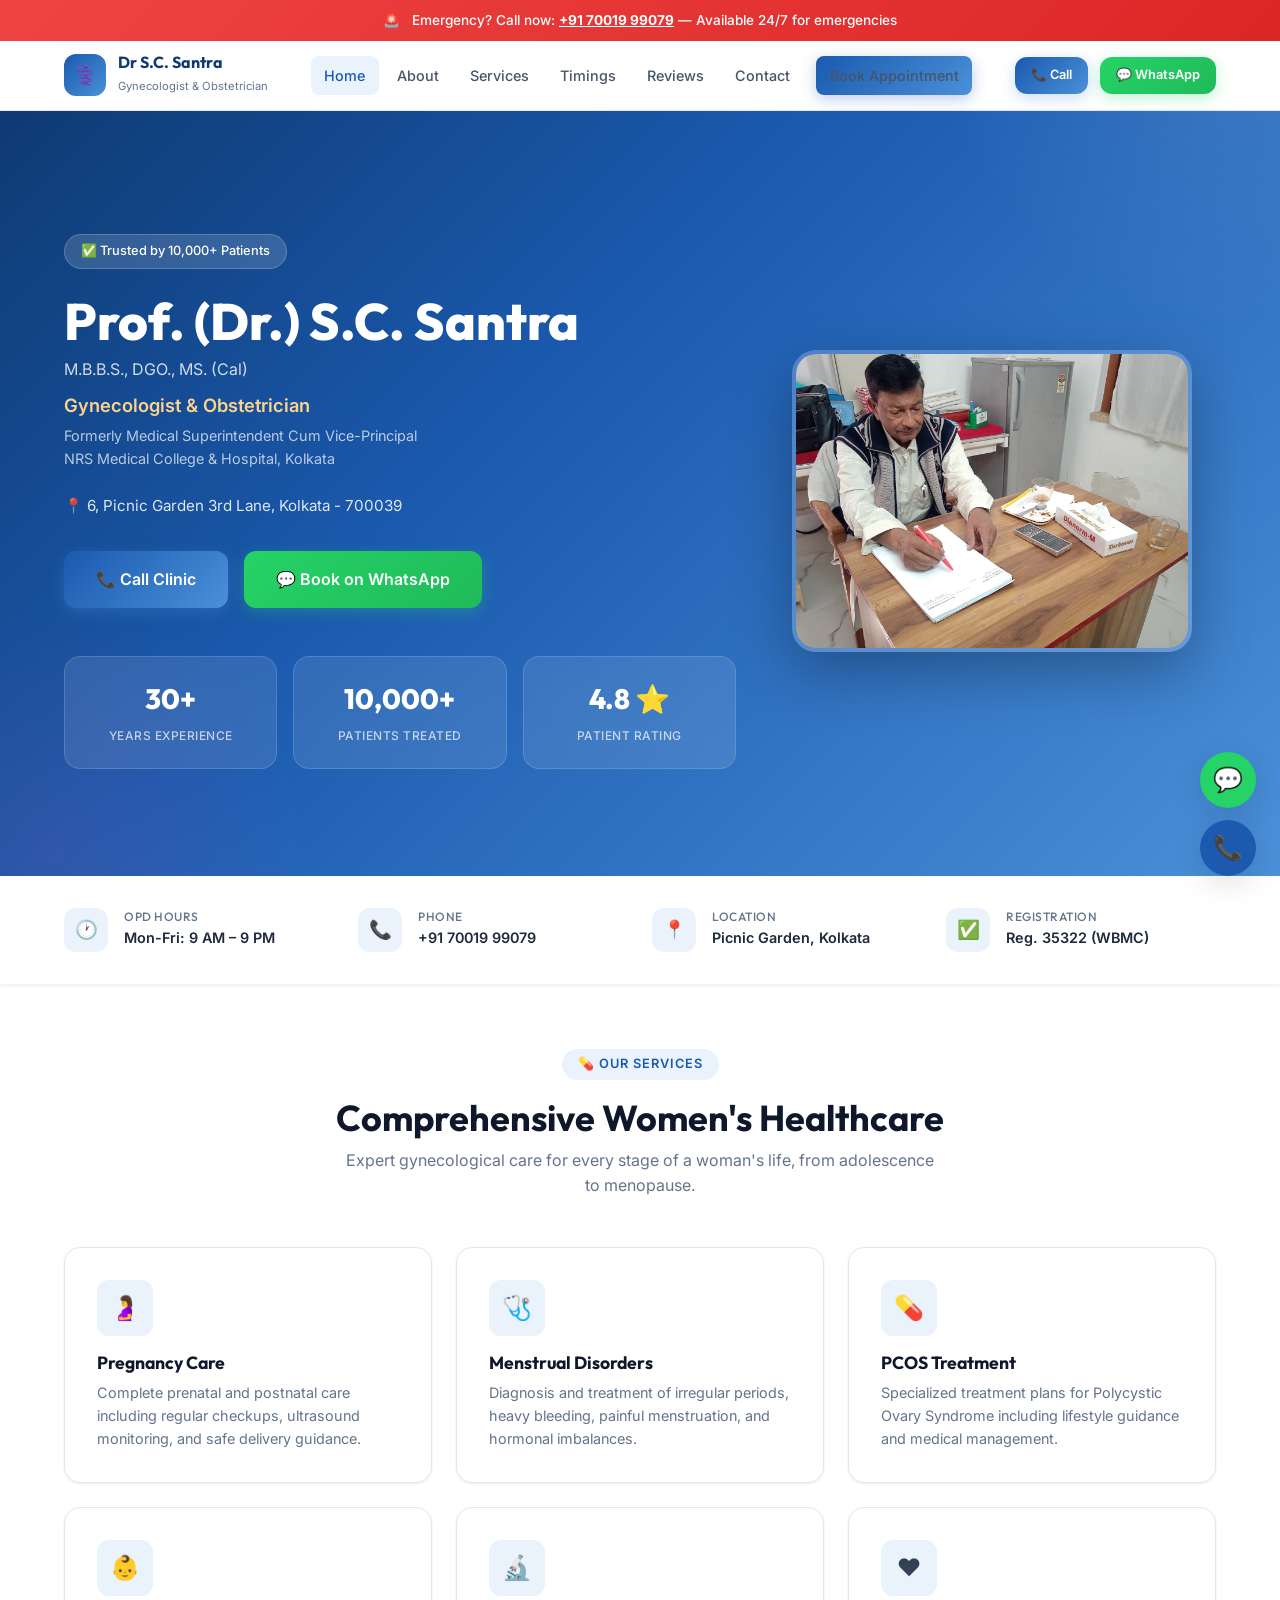
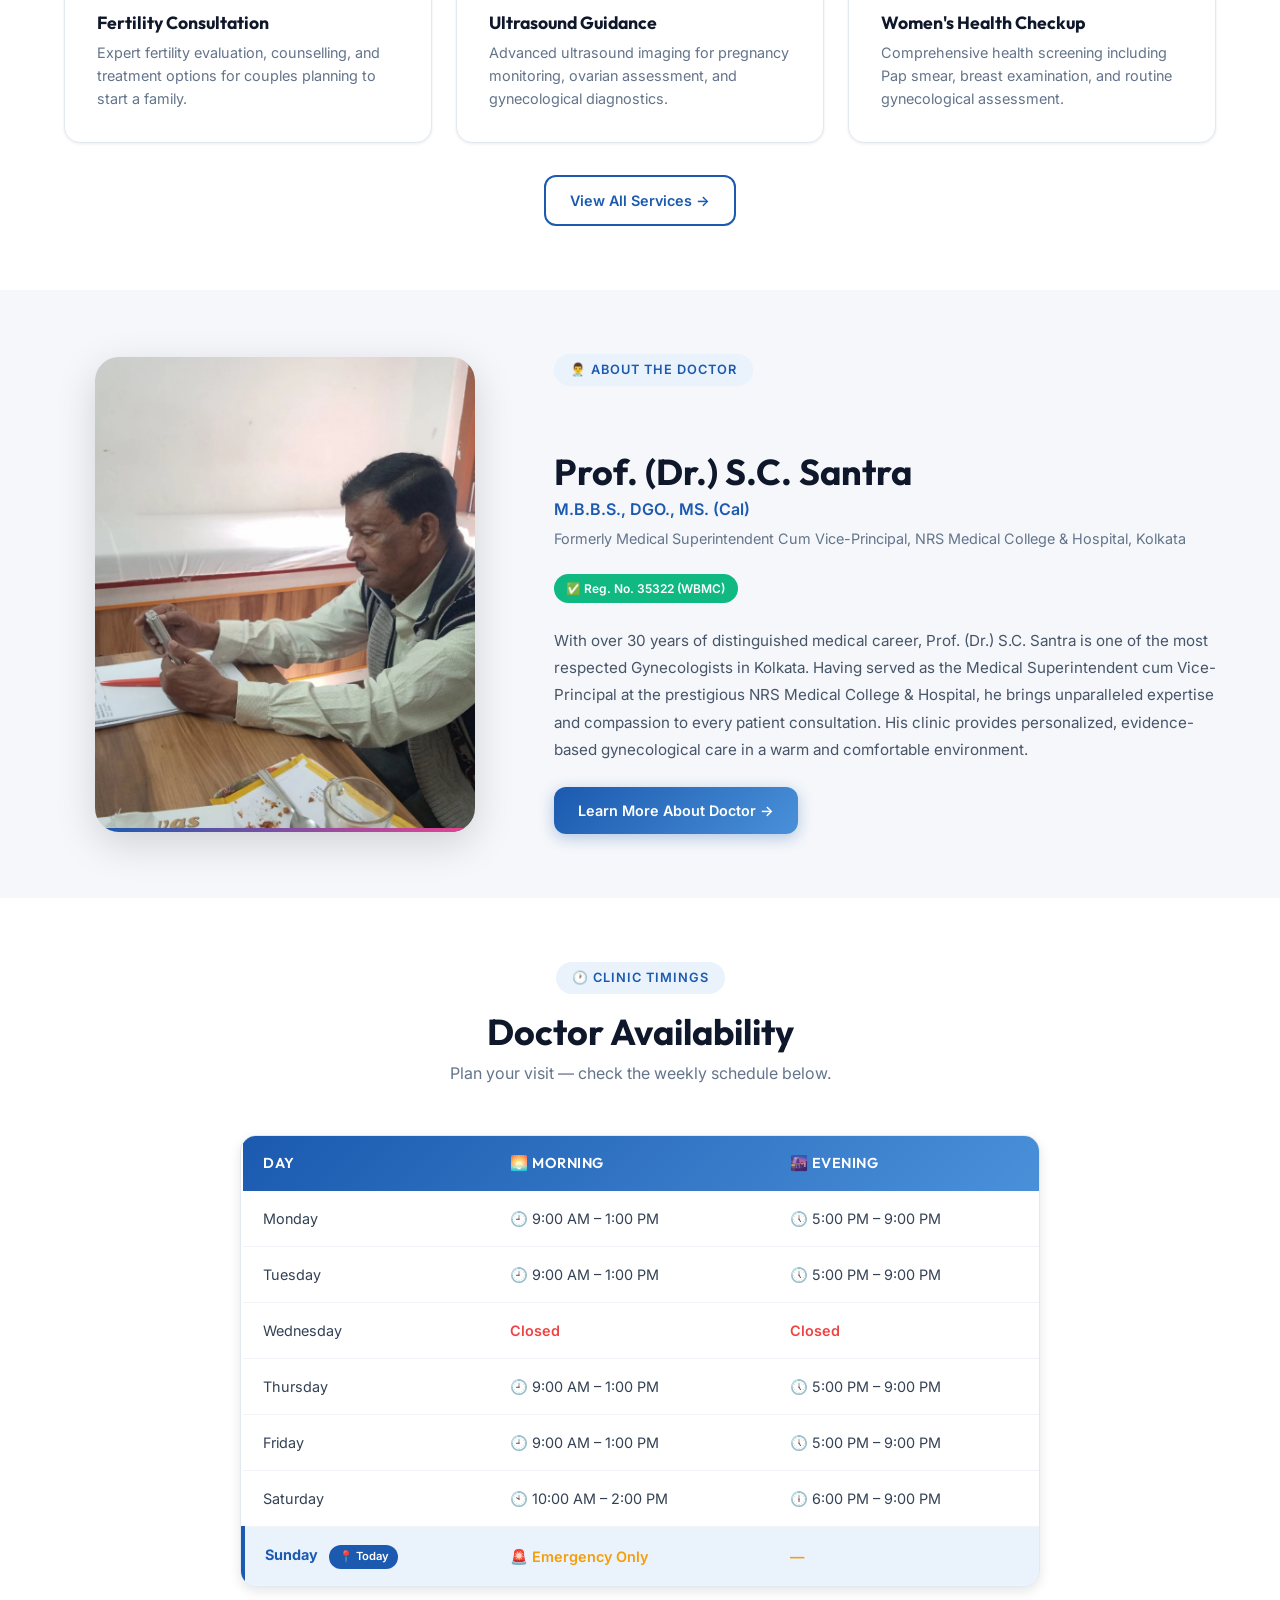
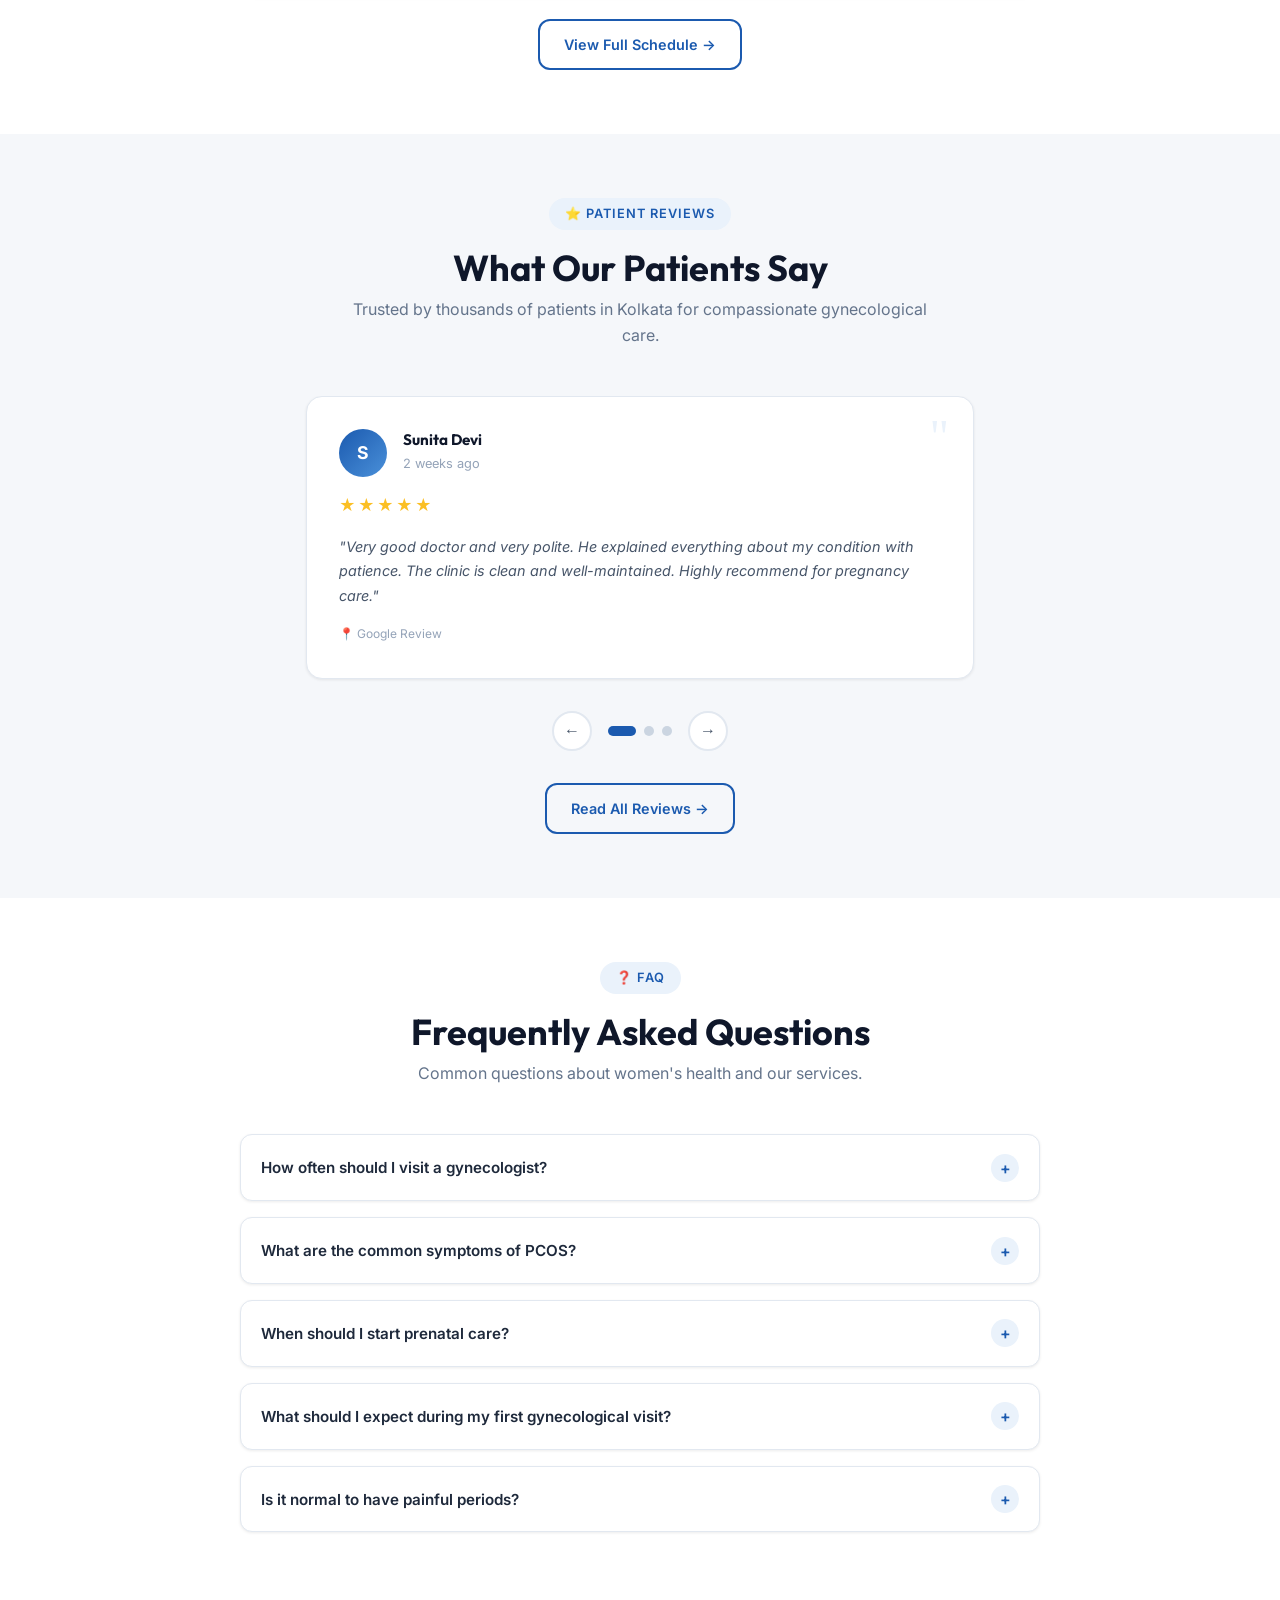
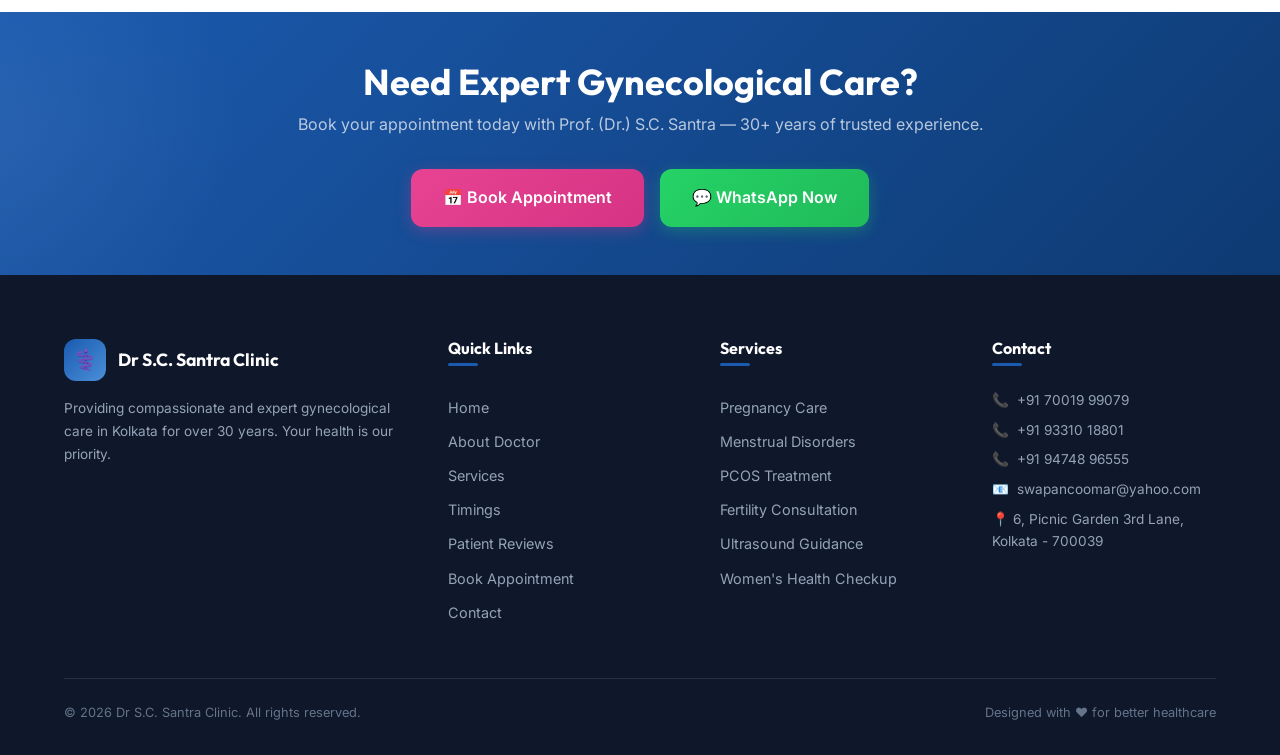
==== index.html @ 9cd1155f "first upload" ====
<!DOCTYPE html>
<html lang="en">
<head>
  <meta charset="UTF-8">
  <meta name="viewport" content="width=device-width, initial-scale=1.0">
  <title>Prof. (Dr.) S.C. Santra — Gynecologist in Kolkata | Best Lady Doctor Picnic Garden</title>
  <meta name="description" content="Prof. (Dr.) S.C. Santra — MBBS, DGO, MS (Cal). Experienced Gynecologist & Obstetrician in Picnic Garden, Kolkata. Formerly Medical Superintendent, NRS Medical College. Book appointment today.">
  <meta name="keywords" content="Gynecologist in Kolkata, Best lady doctor in Picnic Garden, Pregnancy doctor Kolkata, PCOS treatment Kolkata, Women health doctor Tiljala, Dr SC Santra, NRS Medical College doctor, Obstetrician Kolkata">
  <meta name="author" content="Dr S C Santra Clinic">
  <meta name="robots" content="index, follow">

  <!-- Open Graph -->
  <meta property="og:title" content="Prof. (Dr.) S.C. Santra — Gynecologist & Obstetrician in Kolkata">
  <meta property="og:description" content="Experienced Gynecologist in Picnic Garden, Kolkata. Formerly Medical Superintendent, NRS Medical College. Book your appointment today.">
  <meta property="og:type" content="website">
  <meta property="og:url" content="https://www.drscsantra.com">
  <meta property="og:image" content="images/doctor-1.jpg">
  <meta property="og:locale" content="en_IN">

  <!-- Favicon -->
  <link rel="icon" type="image/svg+xml" href="data:image/svg+xml,<svg xmlns='http://www.w3.org/2000/svg' viewBox='0 0 100 100'><text y='.9em' font-size='90'>⚕️</text></svg>">

  <!-- Stylesheets -->
  <link rel="stylesheet" href="css/style.css">

  <!-- Schema Markup: Local Business -->
  <script type="application/ld+json">
  {
    "@context": "https://schema.org",
    "@type": "Physician",
    "name": "Prof. (Dr.) S.C. Santra",
    "description": "Experienced Gynecologist & Obstetrician in Kolkata, formerly Medical Superintendent cum Vice Principal at NRS Medical College & Hospital.",
    "medicalSpecialty": "Gynecology",
    "telephone": ["+917001999079", "+919331018801", "+919474896555"],
    "email": "swapancoomar@yahoo.com",
    "address": {
      "@type": "PostalAddress",
      "streetAddress": "6, Picnic Garden 3rd Lane",
      "addressLocality": "Kolkata",
      "addressRegion": "West Bengal",
      "postalCode": "700039",
      "addressCountry": "IN"
    },
    "geo": {
      "@type": "GeoCoordinates",
      "latitude": "22.5354",
      "longitude": "88.3838"
    },
    "openingHoursSpecification": [
      {
        "@type": "OpeningHoursSpecification",
        "dayOfWeek": ["Monday","Tuesday","Thursday","Friday"],
        "opens": "09:00",
        "closes": "13:00"
      },
      {
        "@type": "OpeningHoursSpecification",
        "dayOfWeek": ["Monday","Tuesday","Thursday","Friday"],
        "opens": "17:00",
        "closes": "21:00"
      },
      {
        "@type": "OpeningHoursSpecification",
        "dayOfWeek": "Saturday",
        "opens": "10:00",
        "closes": "14:00"
      },
      {
        "@type": "OpeningHoursSpecification",
        "dayOfWeek": "Saturday",
        "opens": "18:00",
        "closes": "21:00"
      }
    ],
    "aggregateRating": {
      "@type": "AggregateRating",
      "ratingValue": "4.8",
      "reviewCount": "320"
    }
  }
  </script>
</head>
<body>

  <!-- Emergency Banner -->
  <div class="emergency-banner">
    <span>🚨</span> Emergency? Call now: <a href="tel:+917001999079">+91 70019 99079</a> — Available 24/7 for emergencies
  </div>

  <!-- Header -->
  <header class="header" id="header">
    <div class="container">
      <nav class="nav">
        <a href="index.html" class="nav-logo">
          <div class="nav-logo-icon">⚕️</div>
          <div class="nav-logo-text">
            <h4>Dr S.C. Santra</h4>
            <span>Gynecologist & Obstetrician</span>
          </div>
        </a>

        <div class="nav-links" id="navLinks">
          <a href="index.html" class="active">Home</a>
          <a href="about.html">About</a>
          <a href="services.html">Services</a>
          <a href="timings.html">Timings</a>
          <a href="reviews.html">Reviews</a>
          <a href="contact.html">Contact</a>
          <a href="book.html" class="btn btn-primary btn-sm" style="margin-left:0.5rem;">Book Appointment</a>
        </div>

        <div class="nav-cta">
          <a href="tel:+917001999079" class="btn btn-call btn-sm">📞 Call</a>
          <a href="https://wa.me/917001999079?text=Hello%20Doctor%2C%20I%20would%20like%20to%20book%20an%20appointment." class="btn btn-whatsapp btn-sm" target="_blank">💬 WhatsApp</a>
        </div>

        <button class="hamburger" id="hamburger" aria-label="Toggle menu">
          <span></span>
          <span></span>
          <span></span>
        </button>
      </nav>
    </div>
  </header>

  <!-- Hero Section -->
  <section class="hero" id="hero">
    <div class="container">
      <div class="hero-content">
        <div class="hero-text">
          <div class="hero-badge">✅ Trusted by 10,000+ Patients</div>
          <h1>Prof. (Dr.) S.C. Santra</h1>
          <p class="qualification">M.B.B.S., DGO., MS. (Cal)</p>
          <p class="specialization">Gynecologist & Obstetrician</p>
          <p class="designation">Formerly Medical Superintendent Cum Vice-Principal<br>NRS Medical College & Hospital, Kolkata</p>
          <p class="location">
            📍 6, Picnic Garden 3rd Lane, Kolkata - 700039
          </p>

          <div class="hero-buttons">
            <a href="tel:+917001999079" class="btn btn-call btn-lg">📞 Call Clinic</a>
            <a href="https://wa.me/917001999079?text=Hello%20Doctor%2C%20I%20would%20like%20to%20book%20an%20appointment." class="btn btn-whatsapp btn-lg" target="_blank">💬 Book on WhatsApp</a>
          </div>

          <div class="hero-stats">
            <div class="stat-card">
              <span class="stat-number">30+</span>
              <span class="stat-label">Years Experience</span>
            </div>
            <div class="stat-card">
              <span class="stat-number">10,000+</span>
              <span class="stat-label">Patients Treated</span>
            </div>
            <div class="stat-card">
              <span class="stat-number">4.8 ⭐</span>
              <span class="stat-label">Patient Rating</span>
            </div>
          </div>
        </div>

        <div class="hero-image">
          <img src="images/doctor-1.jpg" alt="Prof. (Dr.) S.C. Santra — Gynecologist in Kolkata" loading="eager">
        </div>
      </div>
    </div>
  </section>

  <!-- Quick Info Strip -->
  <section class="info-strip">
    <div class="container">
      <div class="info-strip-grid">
        <div class="info-strip-item">
          <div class="info-icon">🕐</div>
          <div>
            <h4>OPD Hours</h4>
            <p>Mon-Fri: 9 AM – 9 PM</p>
          </div>
        </div>
        <div class="info-strip-item">
          <div class="info-icon">📞</div>
          <div>
            <h4>Phone</h4>
            <p><a href="tel:+917001999079">+91 70019 99079</a></p>
          </div>
        </div>
        <div class="info-strip-item">
          <div class="info-icon">📍</div>
          <div>
            <h4>Location</h4>
            <p>Picnic Garden, Kolkata</p>
          </div>
        </div>
        <div class="info-strip-item">
          <div class="info-icon">✅</div>
          <div>
            <h4>Registration</h4>
            <p>Reg. 35322 (WBMC)</p>
          </div>
        </div>
      </div>
    </div>
  </section>

  <!-- Services Overview -->
  <section class="section" id="services">
    <div class="container">
      <div class="section-header fade-in">
        <div class="badge">💊 Our Services</div>
        <h2>Comprehensive Women's Healthcare</h2>
        <p>Expert gynecological care for every stage of a woman's life, from adolescence to menopause.</p>
      </div>

      <div class="services-grid">
        <div class="service-card fade-in">
          <div class="service-icon"><span>🤰</span></div>
          <h3>Pregnancy Care</h3>
          <p>Complete prenatal and postnatal care including regular checkups, ultrasound monitoring, and safe delivery guidance.</p>
        </div>
        <div class="service-card fade-in">
          <div class="service-icon"><span>🩺</span></div>
          <h3>Menstrual Disorders</h3>
          <p>Diagnosis and treatment of irregular periods, heavy bleeding, painful menstruation, and hormonal imbalances.</p>
        </div>
        <div class="service-card fade-in">
          <div class="service-icon"><span>💊</span></div>
          <h3>PCOS Treatment</h3>
          <p>Specialized treatment plans for Polycystic Ovary Syndrome including lifestyle guidance and medical management.</p>
        </div>
        <div class="service-card fade-in">
          <div class="service-icon"><span>👶</span></div>
          <h3>Fertility Consultation</h3>
          <p>Expert fertility evaluation, counselling, and treatment options for couples planning to start a family.</p>
        </div>
        <div class="service-card fade-in">
          <div class="service-icon"><span>🔬</span></div>
          <h3>Ultrasound Guidance</h3>
          <p>Advanced ultrasound imaging for pregnancy monitoring, ovarian assessment, and gynecological diagnostics.</p>
        </div>
        <div class="service-card fade-in">
          <div class="service-icon"><span>❤️</span></div>
          <h3>Women's Health Checkup</h3>
          <p>Comprehensive health screening including Pap smear, breast examination, and routine gynecological assessment.</p>
        </div>
      </div>

      <div class="text-center mt-2">
        <a href="services.html" class="btn btn-outline">View All Services →</a>
      </div>
    </div>
  </section>

  <!-- Doctor Profile Teaser -->
  <section class="section section-alt" id="about">
    <div class="container">
      <div class="doctor-profile">
        <div class="doctor-photo-wrapper fade-in">
          <div class="doctor-photo">
            <img src="images/doctor-2.jpg" alt="Prof. (Dr.) S.C. Santra at clinic" loading="lazy">
          </div>
        </div>
        <div class="doctor-info fade-in">
          <div class="section-header" style="text-align:left;">
            <div class="badge">👨‍⚕️ About the Doctor</div>
          </div>
          <h2>Prof. (Dr.) S.C. Santra</h2>
          <p class="doc-qualification">M.B.B.S., DGO., MS. (Cal)</p>
          <p class="doc-designation">Formerly Medical Superintendent Cum Vice-Principal, NRS Medical College & Hospital, Kolkata</p>
          <span class="doc-reg">✅ Reg. No. 35322 (WBMC)</span>
          <p class="bio">
            With over 30 years of distinguished medical career, Prof. (Dr.) S.C. Santra is one of the most respected Gynecologists in Kolkata.
            Having served as the Medical Superintendent cum Vice-Principal at the prestigious NRS Medical College & Hospital,
            he brings unparalleled expertise and compassion to every patient consultation. His clinic provides personalized,
            evidence-based gynecological care in a warm and comfortable environment.
          </p>
          <a href="about.html" class="btn btn-primary">Learn More About Doctor →</a>
        </div>
      </div>
    </div>
  </section>

  <!-- Timings Preview -->
  <section class="section" id="timings">
    <div class="container">
      <div class="section-header fade-in">
        <div class="badge">🕐 Clinic Timings</div>
        <h2>Doctor Availability</h2>
        <p>Plan your visit — check the weekly schedule below.</p>
      </div>

      <div class="timings-wrapper fade-in" style="max-width:800px;margin:0 auto;">
        <table class="timings-table" id="timingsTable">
          <thead>
            <tr>
              <th>Day</th>
              <th>🌅 Morning</th>
              <th>🌆 Evening</th>
            </tr>
          </thead>
          <tbody>
            <tr data-day="1">
              <td>Monday</td>
              <td><span class="time-slot">🕘 9:00 AM – 1:00 PM</span></td>
              <td><span class="time-slot">🕔 5:00 PM – 9:00 PM</span></td>
            </tr>
            <tr data-day="2">
              <td>Tuesday</td>
              <td><span class="time-slot">🕘 9:00 AM – 1:00 PM</span></td>
              <td><span class="time-slot">🕔 5:00 PM – 9:00 PM</span></td>
            </tr>
            <tr data-day="3">
              <td>Wednesday</td>
              <td><span class="closed">Closed</span></td>
              <td><span class="closed">Closed</span></td>
            </tr>
            <tr data-day="4">
              <td>Thursday</td>
              <td><span class="time-slot">🕘 9:00 AM – 1:00 PM</span></td>
              <td><span class="time-slot">🕔 5:00 PM – 9:00 PM</span></td>
            </tr>
            <tr data-day="5">
              <td>Friday</td>
              <td><span class="time-slot">🕘 9:00 AM – 1:00 PM</span></td>
              <td><span class="time-slot">🕔 5:00 PM – 9:00 PM</span></td>
            </tr>
            <tr data-day="6">
              <td>Saturday</td>
              <td><span class="time-slot">🕙 10:00 AM – 2:00 PM</span></td>
              <td><span class="time-slot">🕕 6:00 PM – 9:00 PM</span></td>
            </tr>
            <tr data-day="0">
              <td>Sunday</td>
              <td><span class="emergency">🚨 Emergency Only</span></td>
              <td><span class="emergency">—</span></td>
            </tr>
          </tbody>
        </table>
      </div>

      <div class="text-center mt-2">
        <a href="timings.html" class="btn btn-outline">View Full Schedule →</a>
      </div>
    </div>
  </section>

  <!-- Testimonials Slider -->
  <section class="section section-alt" id="reviews">
    <div class="container">
      <div class="section-header fade-in">
        <div class="badge">⭐ Patient Reviews</div>
        <h2>What Our Patients Say</h2>
        <p>Trusted by thousands of patients in Kolkata for compassionate gynecological care.</p>
      </div>

      <div class="testimonial-slider fade-in" style="max-width:700px;margin:0 auto;">
        <div class="testimonial-track" id="testimonialTrack">
          <div class="testimonial-slide">
            <div class="review-card">
              <div class="quote-icon">"</div>
              <div class="review-header">
                <div class="review-avatar">S</div>
                <div class="review-meta">
                  <h4>Sunita Devi</h4>
                  <span class="review-date">2 weeks ago</span>
                </div>
              </div>
              <div class="review-stars">★★★★★</div>
              <p class="review-text">"Very good doctor and very polite. He explained everything about my condition with patience. The clinic is clean and well-maintained. Highly recommend for pregnancy care."</p>
              <div class="google-badge">📍 Google Review</div>
            </div>
          </div>
          <div class="testimonial-slide">
            <div class="review-card">
              <div class="quote-icon">"</div>
              <div class="review-header">
                <div class="review-avatar">A</div>
                <div class="review-meta">
                  <h4>Ananya Roy</h4>
                  <span class="review-date">1 month ago</span>
                </div>
              </div>
              <div class="review-stars">★★★★★</div>
              <p class="review-text">"Dr. Santra is excellent! He treated my PCOS with great care and follow-up. The staff is courteous and the fees are very reasonable. Best gynecologist in the area."</p>
              <div class="google-badge">📍 Google Review</div>
            </div>
          </div>
          <div class="testimonial-slide">
            <div class="review-card">
              <div class="quote-icon">"</div>
              <div class="review-header">
                <div class="review-avatar">R</div>
                <div class="review-meta">
                  <h4>Rina Mondal</h4>
                  <span class="review-date">3 weeks ago</span>
                </div>
              </div>
              <div class="review-stars">★★★★★</div>
              <p class="review-text">"One of the best gynaecologists in Kolkata. He handled my entire pregnancy with utmost care. Very experienced and knowledgeable doctor. Truly grateful."</p>
              <div class="google-badge">📍 Google Review</div>
            </div>
          </div>
        </div>

        <div class="slider-controls">
          <button class="slider-btn" id="sliderPrev" aria-label="Previous review">←</button>
          <div class="slider-dots" id="sliderDots">
            <button class="slider-dot active" data-index="0" aria-label="Review 1"></button>
            <button class="slider-dot" data-index="1" aria-label="Review 2"></button>
            <button class="slider-dot" data-index="2" aria-label="Review 3"></button>
          </div>
          <button class="slider-btn" id="sliderNext" aria-label="Next review">→</button>
        </div>
      </div>

      <div class="text-center mt-2">
        <a href="reviews.html" class="btn btn-outline">Read All Reviews →</a>
      </div>
    </div>
  </section>

  <!-- FAQ Section -->
  <section class="section" id="faq">
    <div class="container">
      <div class="section-header fade-in">
        <div class="badge">❓ FAQ</div>
        <h2>Frequently Asked Questions</h2>
        <p>Common questions about women's health and our services.</p>
      </div>

      <div class="faq-list fade-in">
        <div class="faq-item">
          <button class="faq-question">
            <span>How often should I visit a gynecologist?</span>
            <span class="faq-icon">+</span>
          </button>
          <div class="faq-answer">
            <div class="faq-answer-inner">
              It is recommended to visit a gynecologist at least once a year for a routine checkup. If you are pregnant, experiencing irregular periods, or have any concerns about your reproductive health, you should schedule visits more frequently as advised by the doctor.
            </div>
          </div>
        </div>

        <div class="faq-item">
          <button class="faq-question">
            <span>What are the common symptoms of PCOS?</span>
            <span class="faq-icon">+</span>
          </button>
          <div class="faq-answer">
            <div class="faq-answer-inner">
              Common symptoms of PCOS include irregular or missed periods, excessive hair growth (hirsutism), acne, weight gain, thinning hair on the scalp, and difficulty getting pregnant. If you notice any of these symptoms, consult a gynecologist for proper diagnosis and treatment.
            </div>
          </div>
        </div>

        <div class="faq-item">
          <button class="faq-question">
            <span>When should I start prenatal care?</span>
            <span class="faq-icon">+</span>
          </button>
          <div class="faq-answer">
            <div class="faq-answer-inner">
              You should ideally start prenatal care as soon as you find out you're pregnant or when you're planning to conceive. Early prenatal care helps monitor the health of both mother and baby and can help identify and address any complications early on.
            </div>
          </div>
        </div>

        <div class="faq-item">
          <button class="faq-question">
            <span>What should I expect during my first gynecological visit?</span>
            <span class="faq-icon">+</span>
          </button>
          <div class="faq-answer">
            <div class="faq-answer-inner">
              During your first visit, the doctor will discuss your medical history, menstrual cycle, and any health concerns. A physical examination may be conducted based on your symptoms. The visit is confidential and comfortable — our goal is to ensure you feel at ease throughout the consultation.
            </div>
          </div>
        </div>

        <div class="faq-item">
          <button class="faq-question">
            <span>Is it normal to have painful periods?</span>
            <span class="faq-icon">+</span>
          </button>
          <div class="faq-answer">
            <div class="faq-answer-inner">
              Mild cramps during periods are common, but severe pain that interferes with daily activities is not normal. Conditions like endometriosis, fibroids, or PCOS can cause intense menstrual pain. If your periods are very painful, consult a gynecologist for evaluation and treatment options.
            </div>
          </div>
        </div>
      </div>
    </div>
  </section>

  <!-- CTA Banner -->
  <section class="cta-banner">
    <div class="container">
      <h2>Need Expert Gynecological Care?</h2>
      <p>Book your appointment today with Prof. (Dr.) S.C. Santra — 30+ years of trusted experience.</p>
      <div style="display:flex;gap:1rem;justify-content:center;flex-wrap:wrap;">
        <a href="book.html" class="btn btn-accent btn-lg">📅 Book Appointment</a>
        <a href="https://wa.me/917001999079?text=Hello%20Doctor%2C%20I%20would%20like%20to%20book%20an%20appointment." class="btn btn-whatsapp btn-lg" target="_blank">💬 WhatsApp Now</a>
      </div>
    </div>
  </section>

  <!-- Footer -->
  <footer class="footer">
    <div class="container">
      <div class="footer-grid">
        <div class="footer-brand">
          <div class="footer-logo">
            <div class="footer-logo-icon">⚕️</div>
            <h4>Dr S.C. Santra Clinic</h4>
          </div>
          <p>Providing compassionate and expert gynecological care in Kolkata for over 30 years. Your health is our priority.</p>
        </div>

        <div class="footer-section">
          <h4>Quick Links</h4>
          <div class="footer-links">
            <a href="index.html">Home</a>
            <a href="about.html">About Doctor</a>
            <a href="services.html">Services</a>
            <a href="timings.html">Timings</a>
            <a href="reviews.html">Patient Reviews</a>
            <a href="book.html">Book Appointment</a>
            <a href="contact.html">Contact</a>
          </div>
        </div>

        <div class="footer-section">
          <h4>Services</h4>
          <div class="footer-links">
            <a href="services.html">Pregnancy Care</a>
            <a href="services.html">Menstrual Disorders</a>
            <a href="services.html">PCOS Treatment</a>
            <a href="services.html">Fertility Consultation</a>
            <a href="services.html">Ultrasound Guidance</a>
            <a href="services.html">Women's Health Checkup</a>
          </div>
        </div>

        <div class="footer-section">
          <h4>Contact</h4>
          <div class="footer-contact">
            <p>📞 <a href="tel:+917001999079">+91 70019 99079</a></p>
            <p>📞 <a href="tel:+919331018801">+91 93310 18801</a></p>
            <p>📞 <a href="tel:+919474896555">+91 94748 96555</a></p>
            <p>📧 <a href="mailto:swapancoomar@yahoo.com">swapancoomar@yahoo.com</a></p>
            <p>📍 6, Picnic Garden 3rd Lane, Kolkata - 700039</p>
          </div>
        </div>
      </div>

      <div class="footer-bottom">
        <p>© 2026 Dr S.C. Santra Clinic. All rights reserved.</p>
        <p>Designed with ❤️ for better healthcare</p>
      </div>
    </div>
  </footer>

  <!-- Floating Buttons -->
  <div class="floating-buttons">
    <a href="https://wa.me/917001999079?text=Hello%20Doctor%2C%20I%20would%20like%20to%20book%20an%20appointment." class="float-btn whatsapp" target="_blank" aria-label="Book on WhatsApp">
      💬
      <span class="tooltip">Book on WhatsApp</span>
    </a>
    <a href="tel:+917001999079" class="float-btn call" aria-label="Call Clinic">
      📞
      <span class="tooltip">Call Now</span>
    </a>
  </div>

  <script src="js/main.js"></script>
</body>
</html>
---- css/style.css ----
/* ============================================
   DR S C SANTRA CLINIC — Design System
   ============================================ */

/* ---------- Google Fonts ---------- */
@import url('https://fonts.googleapis.com/css2?family=Outfit:wght@300;400;500;600;700;800&family=Inter:wght@300;400;500;600;700&display=swap');

/* ---------- CSS Variables ---------- */
:root {
  /* Colors */
  --primary:        #1B5AAF;
  --primary-light:  #4A90D9;
  --primary-dark:   #0E3A72;
  --primary-bg:     #EAF2FB;
  --accent:         #E84393;
  --accent-light:   #FDE8F3;
  --white:          #FFFFFF;
  --off-white:      #F5F7FA;
  --gray-50:        #F8FAFC;
  --gray-100:       #F1F5F9;
  --gray-200:       #E2E8F0;
  --gray-300:       #CBD5E1;
  --gray-400:       #94A3B8;
  --gray-500:       #64748B;
  --gray-600:       #475569;
  --gray-700:       #334155;
  --gray-800:       #1E293B;
  --gray-900:       #0F172A;
  --success:        #10B981;
  --warning:        #F59E0B;
  --danger:         #EF4444;
  --whatsapp:       #25D366;
  --call:           #4A90D9;

  /* Typography */
  --font-heading: 'Outfit', sans-serif;
  --font-body:    'Inter', sans-serif;

  /* Spacing */
  --space-xs:  0.25rem;
  --space-sm:  0.5rem;
  --space-md:  1rem;
  --space-lg:  1.5rem;
  --space-xl:  2rem;
  --space-2xl: 3rem;
  --space-3xl: 4rem;

  /* Border Radius */
  --radius-sm:   0.5rem;
  --radius-md:   0.75rem;
  --radius-lg:   1rem;
  --radius-xl:   1.5rem;
  --radius-full: 50%;

  /* Shadows */
  --shadow-sm:  0 1px 3px rgba(0,0,0,0.08);
  --shadow-md:  0 4px 12px rgba(0,0,0,0.1);
  --shadow-lg:  0 8px 30px rgba(0,0,0,0.12);
  --shadow-xl:  0 12px 40px rgba(0,0,0,0.15);

  /* Transitions */
  --transition: all 0.3s cubic-bezier(0.25, 0.46, 0.45, 0.94);
}

/* ---------- Reset & Base ---------- */
*, *::before, *::after {
  margin: 0;
  padding: 0;
  box-sizing: border-box;
}

html {
  scroll-behavior: smooth;
  scroll-padding-top: 80px;
}

body {
  font-family: var(--font-body);
  font-size: 16px;
  line-height: 1.6;
  color: var(--gray-700);
  background: var(--white);
  overflow-x: hidden;
}

a {
  text-decoration: none;
  color: inherit;
  transition: var(--transition);
}

ul, ol { list-style: none; }

img {
  max-width: 100%;
  height: auto;
  display: block;
}

h1, h2, h3, h4, h5, h6 {
  font-family: var(--font-heading);
  font-weight: 700;
  line-height: 1.2;
  color: var(--gray-900);
}

h1 { font-size: clamp(1.8rem, 5vw, 3rem); }
h2 { font-size: clamp(1.5rem, 4vw, 2.25rem); }
h3 { font-size: clamp(1.2rem, 3vw, 1.5rem); }
h4 { font-size: 1.125rem; }

p { margin-bottom: var(--space-md); }

.container {
  width: 100%;
  max-width: 1200px;
  margin: 0 auto;
  padding: 0 var(--space-lg);
}

/* ---------- Emergency Banner ---------- */
.emergency-banner {
  background: linear-gradient(135deg, var(--danger), #DC2626);
  color: var(--white);
  text-align: center;
  padding: 0.6rem var(--space-md);
  font-size: 0.85rem;
  font-weight: 500;
  position: relative;
  z-index: 1001;
  animation: pulse-bg 3s ease-in-out infinite;
}

.emergency-banner a {
  color: var(--white);
  font-weight: 700;
  text-decoration: underline;
}

.emergency-banner span {
  margin-right: 0.5rem;
}

@keyframes pulse-bg {
  0%, 100% { opacity: 1; }
  50% { opacity: 0.9; }
}

/* ---------- Header / Navbar ---------- */
.header {
  position: sticky;
  top: 0;
  z-index: 1000;
  background: rgba(255,255,255,0.95);
  backdrop-filter: blur(20px);
  -webkit-backdrop-filter: blur(20px);
  border-bottom: 1px solid var(--gray-200);
  transition: var(--transition);
}

.header.scrolled {
  box-shadow: var(--shadow-md);
}

.nav {
  display: flex;
  align-items: center;
  justify-content: space-between;
  padding: 0.75rem 0;
}

.nav-logo {
  display: flex;
  align-items: center;
  gap: 0.75rem;
}

.nav-logo-icon {
  width: 42px;
  height: 42px;
  background: linear-gradient(135deg, var(--primary), var(--primary-light));
  border-radius: var(--radius-md);
  display: flex;
  align-items: center;
  justify-content: center;
  color: var(--white);
  font-size: 1.25rem;
}

.nav-logo-text h4 {
  font-size: 1rem;
  font-weight: 700;
  color: var(--primary-dark);
  line-height: 1.2;
}

.nav-logo-text span {
  font-size: 0.7rem;
  color: var(--gray-500);
  font-weight: 400;
}

.nav-links {
  display: flex;
  align-items: center;
  gap: 0.25rem;
}

.nav-links a {
  padding: 0.5rem 0.85rem;
  font-size: 0.9rem;
  font-weight: 500;
  color: var(--gray-600);
  border-radius: var(--radius-sm);
  position: relative;
}

.nav-links a:hover,
.nav-links a.active {
  color: var(--primary);
  background: var(--primary-bg);
}

.nav-cta {
  display: flex;
  align-items: center;
  gap: 0.75rem;
}

.hamburger {
  display: none;
  flex-direction: column;
  gap: 5px;
  cursor: pointer;
  padding: 0.5rem;
  background: none;
  border: none;
  z-index: 1001;
}

.hamburger span {
  width: 24px;
  height: 2.5px;
  background: var(--gray-700);
  border-radius: 2px;
  transition: var(--transition);
}

.hamburger.active span:nth-child(1) {
  transform: rotate(45deg) translate(5px, 5px);
}
.hamburger.active span:nth-child(2) {
  opacity: 0;
}
.hamburger.active span:nth-child(3) {
  transform: rotate(-45deg) translate(5px, -5px);
}

/* ---------- Buttons ---------- */
.btn {
  display: inline-flex;
  align-items: center;
  gap: 0.5rem;
  padding: 0.75rem 1.5rem;
  font-family: var(--font-body);
  font-size: 0.9rem;
  font-weight: 600;
  border: none;
  border-radius: var(--radius-md);
  cursor: pointer;
  transition: var(--transition);
  white-space: nowrap;
}

.btn-primary {
  background: linear-gradient(135deg, var(--primary), var(--primary-light));
  color: var(--white);
  box-shadow: 0 4px 15px rgba(27,90,175,0.3);
}

.btn-primary:hover {
  transform: translateY(-2px);
  box-shadow: 0 6px 20px rgba(27,90,175,0.4);
}

.btn-whatsapp {
  background: linear-gradient(135deg, var(--whatsapp), #20BA5A);
  color: var(--white);
  box-shadow: 0 4px 15px rgba(37,211,102,0.3);
}

.btn-whatsapp:hover {
  transform: translateY(-2px);
  box-shadow: 0 6px 20px rgba(37,211,102,0.4);
}

.btn-call {
  background: linear-gradient(135deg, var(--primary), var(--primary-light));
  color: var(--white);
  box-shadow: 0 4px 15px rgba(74,144,217,0.3);
}

.btn-call:hover {
  transform: translateY(-2px);
  box-shadow: 0 6px 20px rgba(74,144,217,0.4);
}

.btn-outline {
  background: transparent;
  color: var(--primary);
  border: 2px solid var(--primary);
}

.btn-outline:hover {
  background: var(--primary);
  color: var(--white);
  transform: translateY(-2px);
}

.btn-accent {
  background: linear-gradient(135deg, var(--accent), #D63384);
  color: var(--white);
  box-shadow: 0 4px 15px rgba(232,67,147,0.3);
}

.btn-accent:hover {
  transform: translateY(-2px);
  box-shadow: 0 6px 20px rgba(232,67,147,0.4);
}

.btn-sm {
  padding: 0.5rem 1rem;
  font-size: 0.8rem;
}

.btn-lg {
  padding: 1rem 2rem;
  font-size: 1rem;
}

/* ---------- Hero Section ---------- */
.hero {
  position: relative;
  background: linear-gradient(135deg, #0E3A72 0%, #1B5AAF 40%, #4A90D9 100%);
  padding: 4rem 0 3rem;
  overflow: hidden;
  min-height: 85vh;
  display: flex;
  align-items: center;
}

.hero::before {
  content: '';
  position: absolute;
  top: -50%;
  right: -20%;
  width: 600px;
  height: 600px;
  background: radial-gradient(circle, rgba(255,255,255,0.08) 0%, transparent 70%);
  border-radius: 50%;
}

.hero::after {
  content: '';
  position: absolute;
  bottom: -30%;
  left: -15%;
  width: 500px;
  height: 500px;
  background: radial-gradient(circle, rgba(232,67,147,0.1) 0%, transparent 70%);
  border-radius: 50%;
}

.hero-content {
  position: relative;
  z-index: 2;
  display: grid;
  grid-template-columns: 1fr;
  gap: 2rem;
  align-items: center;
}

.hero-text {
  color: var(--white);
}

.hero-badge {
  display: inline-flex;
  align-items: center;
  gap: 0.5rem;
  background: rgba(255,255,255,0.15);
  backdrop-filter: blur(10px);
  border: 1px solid rgba(255,255,255,0.2);
  padding: 0.4rem 1rem;
  border-radius: var(--radius-xl);
  font-size: 0.8rem;
  font-weight: 500;
  color: var(--white);
  margin-bottom: var(--space-lg);
}

.hero-text h1 {
  color: var(--white);
  font-size: clamp(2rem, 5vw, 3.2rem);
  font-weight: 800;
  margin-bottom: 0.5rem;
  line-height: 1.1;
}

.hero-text .qualification {
  font-size: 1rem;
  color: rgba(255,255,255,0.8);
  font-weight: 400;
  margin-bottom: 0.5rem;
}

.hero-text .specialization {
  font-size: 1.15rem;
  color: #FBD38D;
  font-weight: 600;
  margin-bottom: 0.25rem;
}

.hero-text .designation {
  font-size: 0.9rem;
  color: rgba(255,255,255,0.7);
  margin-bottom: var(--space-lg);
}

.hero-text .location {
  display: flex;
  align-items: center;
  gap: 0.5rem;
  font-size: 0.95rem;
  color: rgba(255,255,255,0.85);
  margin-bottom: var(--space-xl);
}

.hero-buttons {
  display: flex;
  flex-wrap: wrap;
  gap: var(--space-md);
  margin-bottom: var(--space-2xl);
}

.hero-stats {
  display: grid;
  grid-template-columns: repeat(3, 1fr);
  gap: var(--space-md);
}

.stat-card {
  background: rgba(255,255,255,0.1);
  backdrop-filter: blur(10px);
  border: 1px solid rgba(255,255,255,0.15);
  padding: 1.25rem 1rem;
  border-radius: var(--radius-lg);
  text-align: center;
}

.stat-card .stat-number {
  font-family: var(--font-heading);
  font-size: 1.75rem;
  font-weight: 800;
  color: var(--white);
  display: block;
}

.stat-card .stat-label {
  font-size: 0.75rem;
  color: rgba(255,255,255,0.7);
  font-weight: 500;
  text-transform: uppercase;
  letter-spacing: 0.5px;
}

.hero-image {
  position: relative;
  display: flex;
  justify-content: center;
}

.hero-image img {
  width: 100%;
  max-width: 400px;
  border-radius: var(--radius-xl);
  box-shadow: 0 20px 60px rgba(0,0,0,0.3);
  border: 4px solid rgba(255,255,255,0.2);
}

/* ---------- Section Styles ---------- */
.section {
  padding: var(--space-3xl) 0;
}

.section-alt {
  background: var(--off-white);
}

.section-blue {
  background: var(--primary-bg);
}

.section-header {
  text-align: center;
  margin-bottom: var(--space-2xl);
}

.section-header .badge {
  display: inline-flex;
  align-items: center;
  gap: 0.4rem;
  background: var(--primary-bg);
  color: var(--primary);
  padding: 0.35rem 1rem;
  border-radius: var(--radius-xl);
  font-size: 0.8rem;
  font-weight: 600;
  text-transform: uppercase;
  letter-spacing: 1px;
  margin-bottom: var(--space-md);
}

.section-header h2 {
  margin-bottom: var(--space-sm);
}

.section-header p {
  color: var(--gray-500);
  max-width: 600px;
  margin: 0 auto;
  font-size: 1rem;
}

/* ---------- Services Grid ---------- */
.services-grid {
  display: grid;
  grid-template-columns: repeat(auto-fill, minmax(300px, 1fr));
  gap: var(--space-lg);
}

.service-card {
  background: var(--white);
  border-radius: var(--radius-lg);
  padding: var(--space-xl);
  box-shadow: var(--shadow-sm);
  border: 1px solid var(--gray-200);
  transition: var(--transition);
  position: relative;
  overflow: hidden;
}

.service-card::before {
  content: '';
  position: absolute;
  top: 0;
  left: 0;
  right: 0;
  height: 4px;
  background: linear-gradient(90deg, var(--primary), var(--primary-light));
  transform: scaleX(0);
  transition: var(--transition);
}

.service-card:hover {
  transform: translateY(-4px);
  box-shadow: var(--shadow-lg);
  border-color: var(--primary-light);
}

.service-card:hover::before {
  transform: scaleX(1);
}

.service-icon {
  width: 56px;
  height: 56px;
  background: var(--primary-bg);
  border-radius: var(--radius-md);
  display: flex;
  align-items: center;
  justify-content: center;
  font-size: 1.5rem;
  margin-bottom: var(--space-md);
  transition: var(--transition);
}

.service-card:hover .service-icon {
  background: linear-gradient(135deg, var(--primary), var(--primary-light));
  transform: scale(1.1);
}

.service-card:hover .service-icon span {
  filter: brightness(0) invert(1);
}

.service-card h3 {
  font-size: 1.1rem;
  margin-bottom: var(--space-sm);
}

.service-card p {
  font-size: 0.9rem;
  color: var(--gray-500);
  margin-bottom: 0;
  line-height: 1.6;
}

/* ---------- Doctor Profile Card ---------- */
.doctor-profile {
  display: grid;
  grid-template-columns: 1fr;
  gap: var(--space-2xl);
  align-items: center;
}

.doctor-photo-wrapper {
  position: relative;
  display: flex;
  justify-content: center;
}

.doctor-photo {
  width: 100%;
  max-width: 380px;
  border-radius: var(--radius-xl);
  overflow: hidden;
  box-shadow: var(--shadow-xl);
  position: relative;
}

.doctor-photo::after {
  content: '';
  position: absolute;
  bottom: 0;
  left: 0;
  right: 0;
  height: 4px;
  background: linear-gradient(90deg, var(--primary), var(--accent));
}

.doctor-photo img {
  width: 100%;
  height: auto;
  object-fit: cover;
  aspect-ratio: 4/5;
}

.doctor-info h2 {
  margin-bottom: 0.25rem;
}

.doctor-info .doc-qualification {
  color: var(--primary);
  font-weight: 600;
  font-size: 1rem;
  margin-bottom: var(--space-xs);
}

.doctor-info .doc-designation {
  color: var(--gray-500);
  font-size: 0.9rem;
  margin-bottom: var(--space-lg);
}

.doctor-info .doc-reg {
  display: inline-flex;
  align-items: center;
  gap: 0.4rem;
  background: var(--success);
  color: var(--white);
  padding: 0.3rem 0.8rem;
  border-radius: var(--radius-xl);
  font-size: 0.75rem;
  font-weight: 600;
  margin-bottom: var(--space-lg);
}

.doctor-info .bio {
  font-size: 0.95rem;
  color: var(--gray-600);
  line-height: 1.8;
  margin-bottom: var(--space-lg);
}

.doctor-details-list {
  display: flex;
  flex-direction: column;
  gap: var(--space-md);
  margin-bottom: var(--space-xl);
}

.detail-item {
  display: flex;
  align-items: flex-start;
  gap: var(--space-md);
}

.detail-item .detail-icon {
  width: 40px;
  height: 40px;
  background: var(--primary-bg);
  border-radius: var(--radius-sm);
  display: flex;
  align-items: center;
  justify-content: center;
  font-size: 1rem;
  flex-shrink: 0;
}

.detail-item .detail-text {
  font-size: 0.9rem;
}

.detail-item .detail-text strong {
  display: block;
  color: var(--gray-800);
  font-size: 0.8rem;
  text-transform: uppercase;
  letter-spacing: 0.5px;
  margin-bottom: 0.15rem;
}

/* ---------- Timings Table ---------- */
.timings-wrapper {
  background: var(--white);
  border-radius: var(--radius-lg);
  overflow: hidden;
  box-shadow: var(--shadow-md);
  border: 1px solid var(--gray-200);
}

.timings-table {
  width: 100%;
  border-collapse: collapse;
}

.timings-table thead {
  background: linear-gradient(135deg, var(--primary), var(--primary-light));
  color: var(--white);
}

.timings-table th {
  padding: 1rem 1.25rem;
  font-family: var(--font-heading);
  font-weight: 600;
  font-size: 0.9rem;
  text-align: left;
  text-transform: uppercase;
  letter-spacing: 0.5px;
}

.timings-table td {
  padding: 1rem 1.25rem;
  font-size: 0.9rem;
  border-bottom: 1px solid var(--gray-100);
}

.timings-table tbody tr {
  transition: var(--transition);
}

.timings-table tbody tr:hover {
  background: var(--gray-50);
}

.timings-table tbody tr.today {
  background: var(--primary-bg);
  border-left: 4px solid var(--primary);
}

.timings-table tbody tr.today td:first-child {
  font-weight: 700;
  color: var(--primary);
}

.timings-table .closed {
  color: var(--danger);
  font-weight: 600;
}

.timings-table .emergency {
  color: var(--warning);
  font-weight: 600;
}

.timings-table .time-slot {
  display: inline-flex;
  align-items: center;
  gap: 0.4rem;
}

.today-indicator {
  display: inline-flex;
  align-items: center;
  gap: 0.3rem;
  background: var(--primary);
  color: var(--white);
  padding: 0.2rem 0.6rem;
  border-radius: var(--radius-xl);
  font-size: 0.7rem;
  font-weight: 600;
  margin-left: 0.5rem;
}

/* ---------- Reviews ---------- */
.reviews-grid {
  display: grid;
  grid-template-columns: repeat(auto-fill, minmax(320px, 1fr));
  gap: var(--space-lg);
}

.review-card {
  background: var(--white);
  border-radius: var(--radius-lg);
  padding: var(--space-xl);
  box-shadow: var(--shadow-sm);
  border: 1px solid var(--gray-200);
  transition: var(--transition);
  position: relative;
}

.review-card:hover {
  transform: translateY(-3px);
  box-shadow: var(--shadow-lg);
}

.review-card .quote-icon {
  color: var(--primary-bg);
  font-size: 3rem;
  line-height: 1;
  position: absolute;
  top: 1rem;
  right: 1.5rem;
  font-family: Georgia, serif;
}

.review-header {
  display: flex;
  align-items: center;
  gap: var(--space-md);
  margin-bottom: var(--space-md);
}

.review-avatar {
  width: 48px;
  height: 48px;
  background: linear-gradient(135deg, var(--primary), var(--primary-light));
  border-radius: var(--radius-full);
  display: flex;
  align-items: center;
  justify-content: center;
  color: var(--white);
  font-weight: 700;
  font-size: 1.1rem;
  flex-shrink: 0;
}

.review-meta h4 {
  font-size: 0.95rem;
  margin-bottom: 0.1rem;
}

.review-meta .review-date {
  font-size: 0.8rem;
  color: var(--gray-400);
}

.review-stars {
  color: #FBBF24;
  font-size: 1rem;
  margin-bottom: var(--space-md);
  letter-spacing: 2px;
}

.review-text {
  font-size: 0.9rem;
  color: var(--gray-600);
  line-height: 1.7;
  font-style: italic;
  margin-bottom: 0;
}

.google-badge {
  display: inline-flex;
  align-items: center;
  gap: 0.4rem;
  margin-top: var(--space-md);
  font-size: 0.75rem;
  color: var(--gray-400);
}

/* ---------- Booking Form ---------- */
.booking-form-wrapper {
  max-width: 700px;
  margin: 0 auto;
}

.booking-form {
  background: var(--white);
  border-radius: var(--radius-lg);
  padding: var(--space-2xl);
  box-shadow: var(--shadow-lg);
  border: 1px solid var(--gray-200);
}

.form-group {
  margin-bottom: var(--space-lg);
}

.form-group label {
  display: block;
  font-size: 0.85rem;
  font-weight: 600;
  color: var(--gray-700);
  margin-bottom: var(--space-sm);
}

.form-group label .required {
  color: var(--danger);
}

.form-group input,
.form-group select,
.form-group textarea {
  width: 100%;
  padding: 0.85rem 1rem;
  font-family: var(--font-body);
  font-size: 0.9rem;
  border: 2px solid var(--gray-200);
  border-radius: var(--radius-md);
  transition: var(--transition);
  background: var(--white);
  color: var(--gray-800);
}

.form-group input:focus,
.form-group select:focus,
.form-group textarea:focus {
  outline: none;
  border-color: var(--primary);
  box-shadow: 0 0 0 4px rgba(27,90,175,0.1);
}

.form-group textarea {
  resize: vertical;
  min-height: 120px;
}

.form-row {
  display: grid;
  grid-template-columns: 1fr 1fr;
  gap: var(--space-md);
}

/* ---------- FAQ Accordion ---------- */
.faq-list {
  max-width: 800px;
  margin: 0 auto;
}

.faq-item {
  background: var(--white);
  border-radius: var(--radius-md);
  margin-bottom: var(--space-md);
  box-shadow: var(--shadow-sm);
  border: 1px solid var(--gray-200);
  overflow: hidden;
  transition: var(--transition);
}

.faq-item:hover {
  border-color: var(--primary-light);
}

.faq-question {
  width: 100%;
  display: flex;
  align-items: center;
  justify-content: space-between;
  padding: 1.15rem 1.25rem;
  background: none;
  border: none;
  cursor: pointer;
  font-family: var(--font-body);
  font-size: 0.95rem;
  font-weight: 600;
  color: var(--gray-800);
  text-align: left;
  gap: var(--space-md);
}

.faq-question .faq-icon {
  width: 28px;
  height: 28px;
  background: var(--primary-bg);
  border-radius: var(--radius-full);
  display: flex;
  align-items: center;
  justify-content: center;
  font-size: 1rem;
  color: var(--primary);
  transition: var(--transition);
  flex-shrink: 0;
}

.faq-item.active .faq-question .faq-icon {
  background: var(--primary);
  color: var(--white);
  transform: rotate(45deg);
}

.faq-answer {
  max-height: 0;
  overflow: hidden;
  transition: max-height 0.4s ease;
}

.faq-answer-inner {
  padding: 0 1.25rem 1.25rem;
  font-size: 0.9rem;
  color: var(--gray-600);
  line-height: 1.7;
}

.faq-item.active .faq-answer {
  max-height: 500px;
}

/* ---------- Contact & Map ---------- */
.contact-grid {
  display: grid;
  grid-template-columns: 1fr;
  gap: var(--space-2xl);
}

.contact-info-list {
  display: flex;
  flex-direction: column;
  gap: var(--space-lg);
}

.contact-item {
  display: flex;
  align-items: flex-start;
  gap: var(--space-md);
  padding: var(--space-lg);
  background: var(--white);
  border-radius: var(--radius-md);
  box-shadow: var(--shadow-sm);
  border: 1px solid var(--gray-200);
  transition: var(--transition);
}

.contact-item:hover {
  box-shadow: var(--shadow-md);
  border-color: var(--primary-light);
}

.contact-icon {
  width: 48px;
  height: 48px;
  background: var(--primary-bg);
  border-radius: var(--radius-md);
  display: flex;
  align-items: center;
  justify-content: center;
  font-size: 1.25rem;
  flex-shrink: 0;
}

.contact-item h4 {
  font-size: 0.85rem;
  text-transform: uppercase;
  letter-spacing: 0.5px;
  color: var(--gray-500);
  margin-bottom: 0.25rem;
}

.contact-item p {
  font-size: 0.95rem;
  color: var(--gray-800);
  font-weight: 500;
  margin-bottom: 0;
}

.contact-item a {
  color: var(--primary);
  font-weight: 600;
}

.contact-item a:hover {
  text-decoration: underline;
}

.map-wrapper {
  border-radius: var(--radius-lg);
  overflow: hidden;
  box-shadow: var(--shadow-lg);
  border: 3px solid var(--gray-200);
  height: 400px;
}

.map-wrapper iframe {
  width: 100%;
  height: 100%;
  border: none;
}

/* ---------- Footer ---------- */
.footer {
  background: var(--gray-900);
  color: var(--gray-300);
  padding: var(--space-3xl) 0 var(--space-xl);
}

.footer-grid {
  display: grid;
  grid-template-columns: 1fr;
  gap: var(--space-2xl);
  margin-bottom: var(--space-2xl);
}

.footer-brand .footer-logo {
  display: flex;
  align-items: center;
  gap: 0.75rem;
  margin-bottom: var(--space-md);
}

.footer-brand .footer-logo-icon {
  width: 42px;
  height: 42px;
  background: linear-gradient(135deg, var(--primary), var(--primary-light));
  border-radius: var(--radius-md);
  display: flex;
  align-items: center;
  justify-content: center;
  color: var(--white);
  font-size: 1.25rem;
}

.footer-brand .footer-logo h4 {
  color: var(--white);
  font-size: 1.1rem;
}

.footer-brand p {
  font-size: 0.85rem;
  line-height: 1.7;
  color: var(--gray-400);
}

.footer-section h4 {
  color: var(--white);
  font-size: 1rem;
  margin-bottom: var(--space-lg);
  position: relative;
  padding-bottom: var(--space-sm);
}

.footer-section h4::after {
  content: '';
  position: absolute;
  bottom: 0;
  left: 0;
  width: 30px;
  height: 3px;
  background: var(--primary);
  border-radius: 2px;
}

.footer-links a {
  display: block;
  padding: 0.35rem 0;
  font-size: 0.9rem;
  color: var(--gray-400);
}

.footer-links a:hover {
  color: var(--primary-light);
  padding-left: 0.5rem;
}

.footer-contact p {
  display: flex;
  align-items: center;
  gap: 0.5rem;
  font-size: 0.85rem;
  color: var(--gray-400);
  margin-bottom: var(--space-sm);
}

.footer-bottom {
  border-top: 1px solid rgba(255,255,255,0.1);
  padding-top: var(--space-lg);
  display: flex;
  flex-direction: column;
  align-items: center;
  gap: var(--space-md);
  text-align: center;
}

.footer-bottom p {
  font-size: 0.8rem;
  color: var(--gray-500);
  margin-bottom: 0;
}

/* ---------- Floating Buttons ---------- */
.floating-buttons {
  position: fixed;
  bottom: 1.5rem;
  right: 1.5rem;
  display: flex;
  flex-direction: column;
  gap: 0.75rem;
  z-index: 999;
}

.float-btn {
  width: 56px;
  height: 56px;
  border-radius: var(--radius-full);
  display: flex;
  align-items: center;
  justify-content: center;
  font-size: 1.5rem;
  color: var(--white);
  box-shadow: var(--shadow-lg);
  transition: var(--transition);
  cursor: pointer;
  border: none;
  position: relative;
}

.float-btn:hover {
  transform: scale(1.1);
}

.float-btn.whatsapp {
  background: var(--whatsapp);
  animation: float-pulse 2s ease-in-out infinite;
}

.float-btn.call {
  background: var(--primary);
}

.float-btn .tooltip {
  position: absolute;
  right: calc(100% + 10px);
  white-space: nowrap;
  background: var(--gray-900);
  color: var(--white);
  padding: 0.4rem 0.8rem;
  border-radius: var(--radius-sm);
  font-size: 0.75rem;
  font-family: var(--font-body);
  opacity: 0;
  pointer-events: none;
  transition: var(--transition);
}

.float-btn:hover .tooltip {
  opacity: 1;
}

@keyframes float-pulse {
  0%, 100% { box-shadow: 0 4px 20px rgba(37,211,102,0.4); }
  50%      { box-shadow: 0 4px 30px rgba(37,211,102,0.6); }
}

/* ---------- Page Header Banner ---------- */
.page-header {
  background: linear-gradient(135deg, var(--primary-dark) 0%, var(--primary) 100%);
  padding: 3rem 0 2.5rem;
  text-align: center;
  position: relative;
  overflow: hidden;
}

.page-header::before {
  content: '';
  position: absolute;
  top: -50%;
  right: -30%;
  width: 400px;
  height: 400px;
  background: radial-gradient(circle, rgba(255,255,255,0.05) 0%, transparent 70%);
  border-radius: 50%;
}

.page-header h1 {
  color: var(--white);
  font-size: clamp(1.6rem, 4vw, 2.5rem);
  margin-bottom: 0.5rem;
}

.page-header p {
  color: rgba(255,255,255,0.7);
  font-size: 1rem;
  margin-bottom: 0;
}

.breadcrumb {
  display: flex;
  align-items: center;
  justify-content: center;
  gap: 0.5rem;
  margin-top: var(--space-md);
  font-size: 0.85rem;
}

.breadcrumb a {
  color: rgba(255,255,255,0.6);
}

.breadcrumb a:hover {
  color: var(--white);
}

.breadcrumb .separator {
  color: rgba(255,255,255,0.4);
}

.breadcrumb .current {
  color: var(--white);
  font-weight: 500;
}

/* ---------- Testimonial Slider (Home) ---------- */
.testimonial-slider {
  position: relative;
  overflow: hidden;
}

.testimonial-track {
  display: flex;
  transition: transform 0.5s ease;
}

.testimonial-slide {
  min-width: 100%;
  padding: 0 var(--space-md);
}

.slider-controls {
  display: flex;
  align-items: center;
  justify-content: center;
  gap: var(--space-md);
  margin-top: var(--space-xl);
}

.slider-btn {
  width: 40px;
  height: 40px;
  border-radius: var(--radius-full);
  background: var(--white);
  border: 2px solid var(--gray-200);
  display: flex;
  align-items: center;
  justify-content: center;
  cursor: pointer;
  transition: var(--transition);
  font-size: 1rem;
  color: var(--gray-600);
}

.slider-btn:hover {
  background: var(--primary);
  color: var(--white);
  border-color: var(--primary);
}

.slider-dots {
  display: flex;
  gap: 0.5rem;
}

.slider-dot {
  width: 10px;
  height: 10px;
  border-radius: var(--radius-full);
  background: var(--gray-300);
  border: none;
  cursor: pointer;
  transition: var(--transition);
}

.slider-dot.active {
  background: var(--primary);
  width: 28px;
  border-radius: 5px;
}

/* ---------- Quick Info Strip ---------- */
.info-strip {
  background: var(--white);
  padding: var(--space-xl) 0;
  box-shadow: var(--shadow-sm);
  border-bottom: 1px solid var(--gray-100);
}

.info-strip-grid {
  display: grid;
  grid-template-columns: repeat(auto-fit, minmax(200px, 1fr));
  gap: var(--space-lg);
}

.info-strip-item {
  display: flex;
  align-items: center;
  gap: var(--space-md);
}

.info-strip-item .info-icon {
  width: 44px;
  height: 44px;
  background: var(--primary-bg);
  border-radius: var(--radius-md);
  display: flex;
  align-items: center;
  justify-content: center;
  font-size: 1.15rem;
  flex-shrink: 0;
}

.info-strip-item h4 {
  font-size: 0.75rem;
  text-transform: uppercase;
  letter-spacing: 0.5px;
  color: var(--gray-500);
  font-weight: 500;
  margin-bottom: 0.1rem;
}

.info-strip-item p {
  font-size: 0.9rem;
  font-weight: 600;
  color: var(--gray-800);
  margin-bottom: 0;
}

/* ---------- CTA Banner ---------- */
.cta-banner {
  background: linear-gradient(135deg, var(--primary) 0%, var(--primary-dark) 100%);
  padding: var(--space-2xl) 0;
  text-align: center;
  position: relative;
  overflow: hidden;
}

.cta-banner::before {
  content: '';
  position: absolute;
  top: -50%;
  left: -20%;
  width: 500px;
  height: 500px;
  background: radial-gradient(circle, rgba(255,255,255,0.06) 0%, transparent 70%);
  border-radius: 50%;
}

.cta-banner h2 {
  color: var(--white);
  margin-bottom: var(--space-sm);
  position: relative;
}

.cta-banner p {
  color: rgba(255,255,255,0.7);
  margin-bottom: var(--space-xl);
  position: relative;
}

.cta-banner .btn {
  position: relative;
}

/* ---------- Clinic Photo ---------- */
.clinic-photo {
  border-radius: var(--radius-lg);
  overflow: hidden;
  box-shadow: var(--shadow-lg);
}

.clinic-photo img {
  width: 100%;
  height: 300px;
  object-fit: cover;
}

/* ---------- Responsive Breakpoints ---------- */
@media (min-width: 768px) {
  .hero-content {
    grid-template-columns: 1.2fr 0.8fr;
  }

  .doctor-profile {
    grid-template-columns: 0.8fr 1.2fr;
  }

  .contact-grid {
    grid-template-columns: 1fr 1fr;
  }

  .footer-grid {
    grid-template-columns: 1.5fr 1fr 1fr;
  }

  .footer-bottom {
    flex-direction: row;
    justify-content: space-between;
  }
}

@media (min-width: 1024px) {
  .footer-grid {
    grid-template-columns: 1.5fr 1fr 1fr 1fr;
  }
}

@media (max-width: 767px) {
  .nav-links {
    position: fixed;
    top: 0;
    left: 0;
    right: 0;
    bottom: 0;
    background: rgba(255,255,255,0.98);
    backdrop-filter: blur(20px);
    flex-direction: column;
    justify-content: center;
    align-items: center;
    gap: 0.5rem;
    transform: translateX(100%);
    transition: transform 0.4s cubic-bezier(0.25, 0.46, 0.45, 0.94);
    z-index: 999;
  }

  .nav-links.active {
    transform: translateX(0);
  }

  .nav-links a {
    font-size: 1.2rem;
    padding: 0.75rem 2rem;
  }

  .hamburger {
    display: flex;
  }

  .nav-cta {
    display: none;
  }

  .hero {
    padding: 3rem 0 2rem;
    min-height: auto;
  }

  .hero-text h1 {
    font-size: 1.8rem;
  }

  .hero-stats {
    grid-template-columns: repeat(3, 1fr);
    gap: 0.5rem;
  }

  .stat-card {
    padding: 1rem 0.5rem;
  }

  .stat-card .stat-number {
    font-size: 1.3rem;
  }

  .hero-image {
    display: none;
  }

  .hero-buttons {
    flex-direction: column;
  }

  .hero-buttons .btn {
    justify-content: center;
  }

  .services-grid {
    grid-template-columns: 1fr;
  }

  .reviews-grid {
    grid-template-columns: 1fr;
  }

  .form-row {
    grid-template-columns: 1fr;
  }

  .section {
    padding: 2.5rem 0;
  }

  .timings-table th,
  .timings-table td {
    padding: 0.75rem 0.85rem;
    font-size: 0.8rem;
  }

  .floating-buttons {
    bottom: 1rem;
    right: 1rem;
  }

  .float-btn {
    width: 50px;
    height: 50px;
    font-size: 1.3rem;
  }
}

/* ---------- Animations ---------- */
.fade-in {
  opacity: 0;
  transform: translateY(20px);
  transition: opacity 0.6s ease, transform 0.6s ease;
}

.fade-in.visible {
  opacity: 1;
  transform: translateY(0);
}

/* ---------- Utility Classes ---------- */
.text-center { text-align: center; }
.text-primary { color: var(--primary); }
.mt-1 { margin-top: var(--space-md); }
.mt-2 { margin-top: var(--space-xl); }
.mb-1 { margin-top: var(--space-md); }
.mb-2 { margin-bottom: var(--space-xl); }
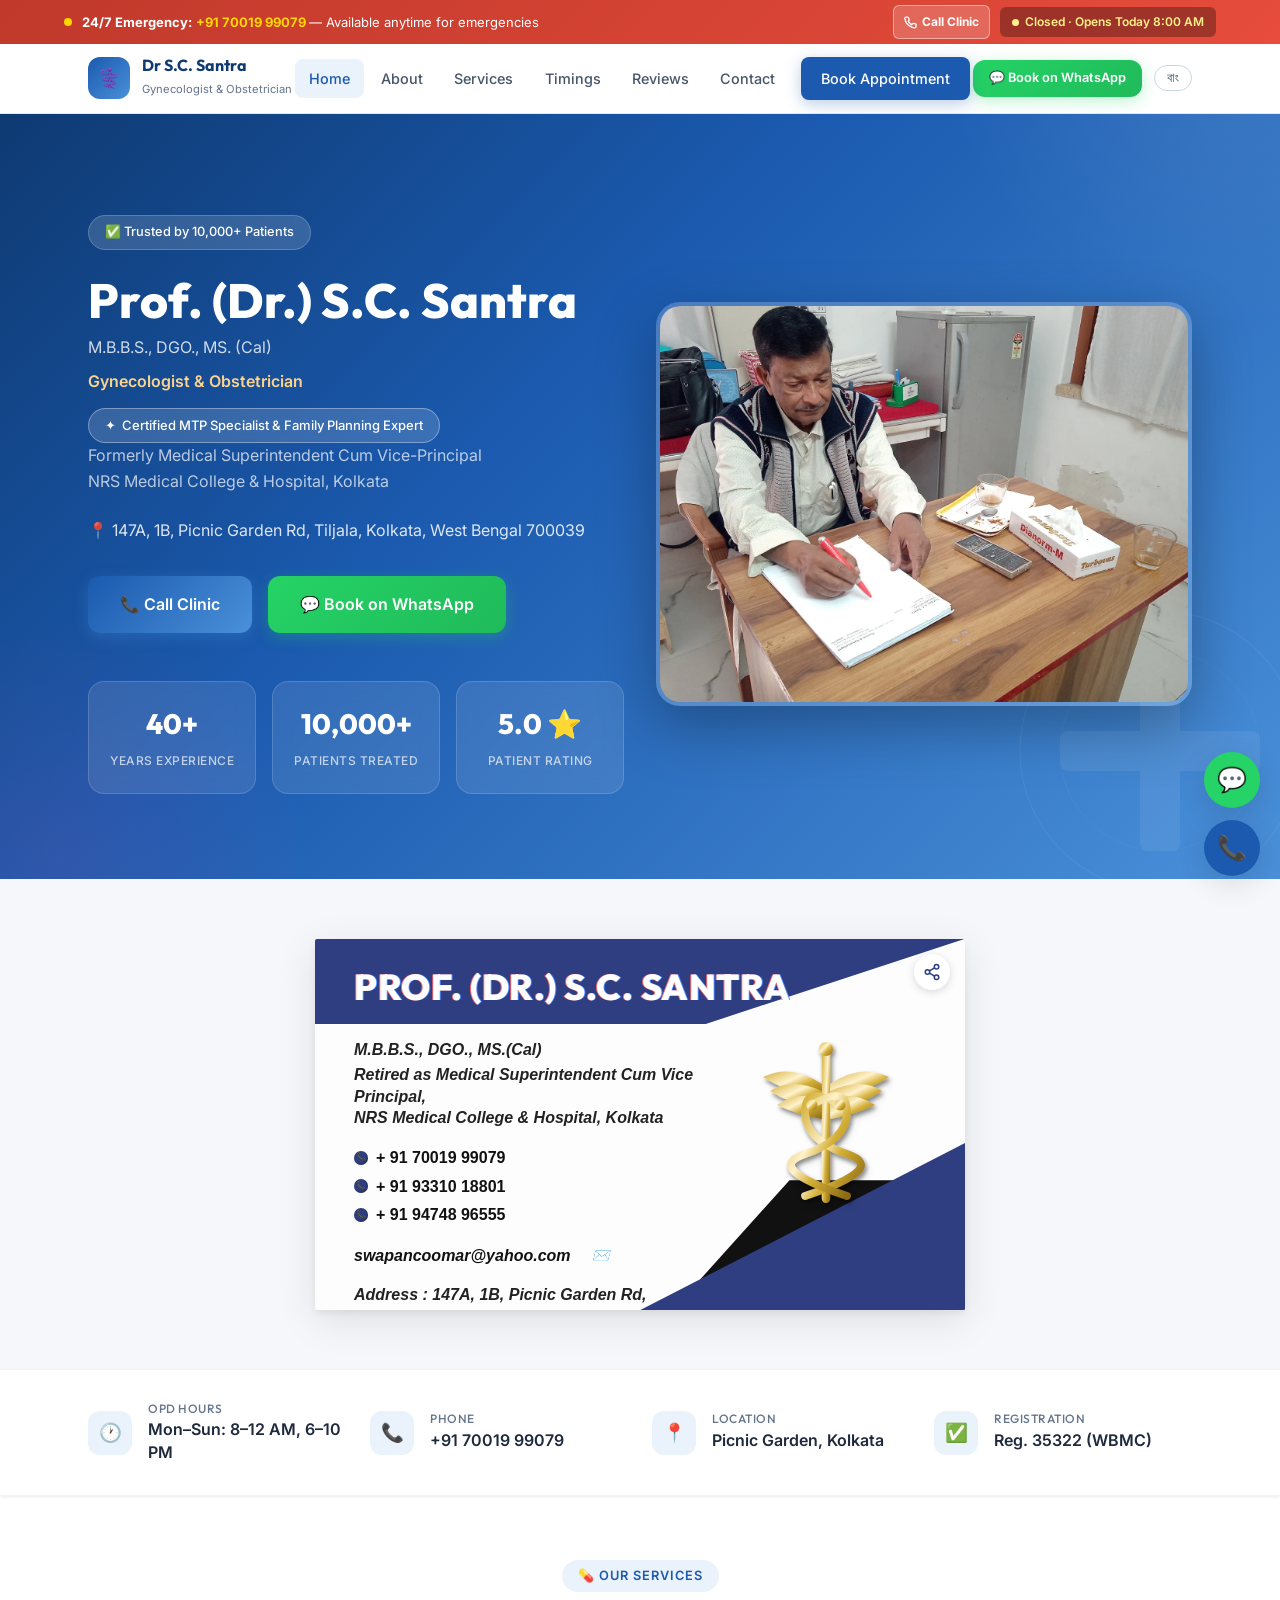
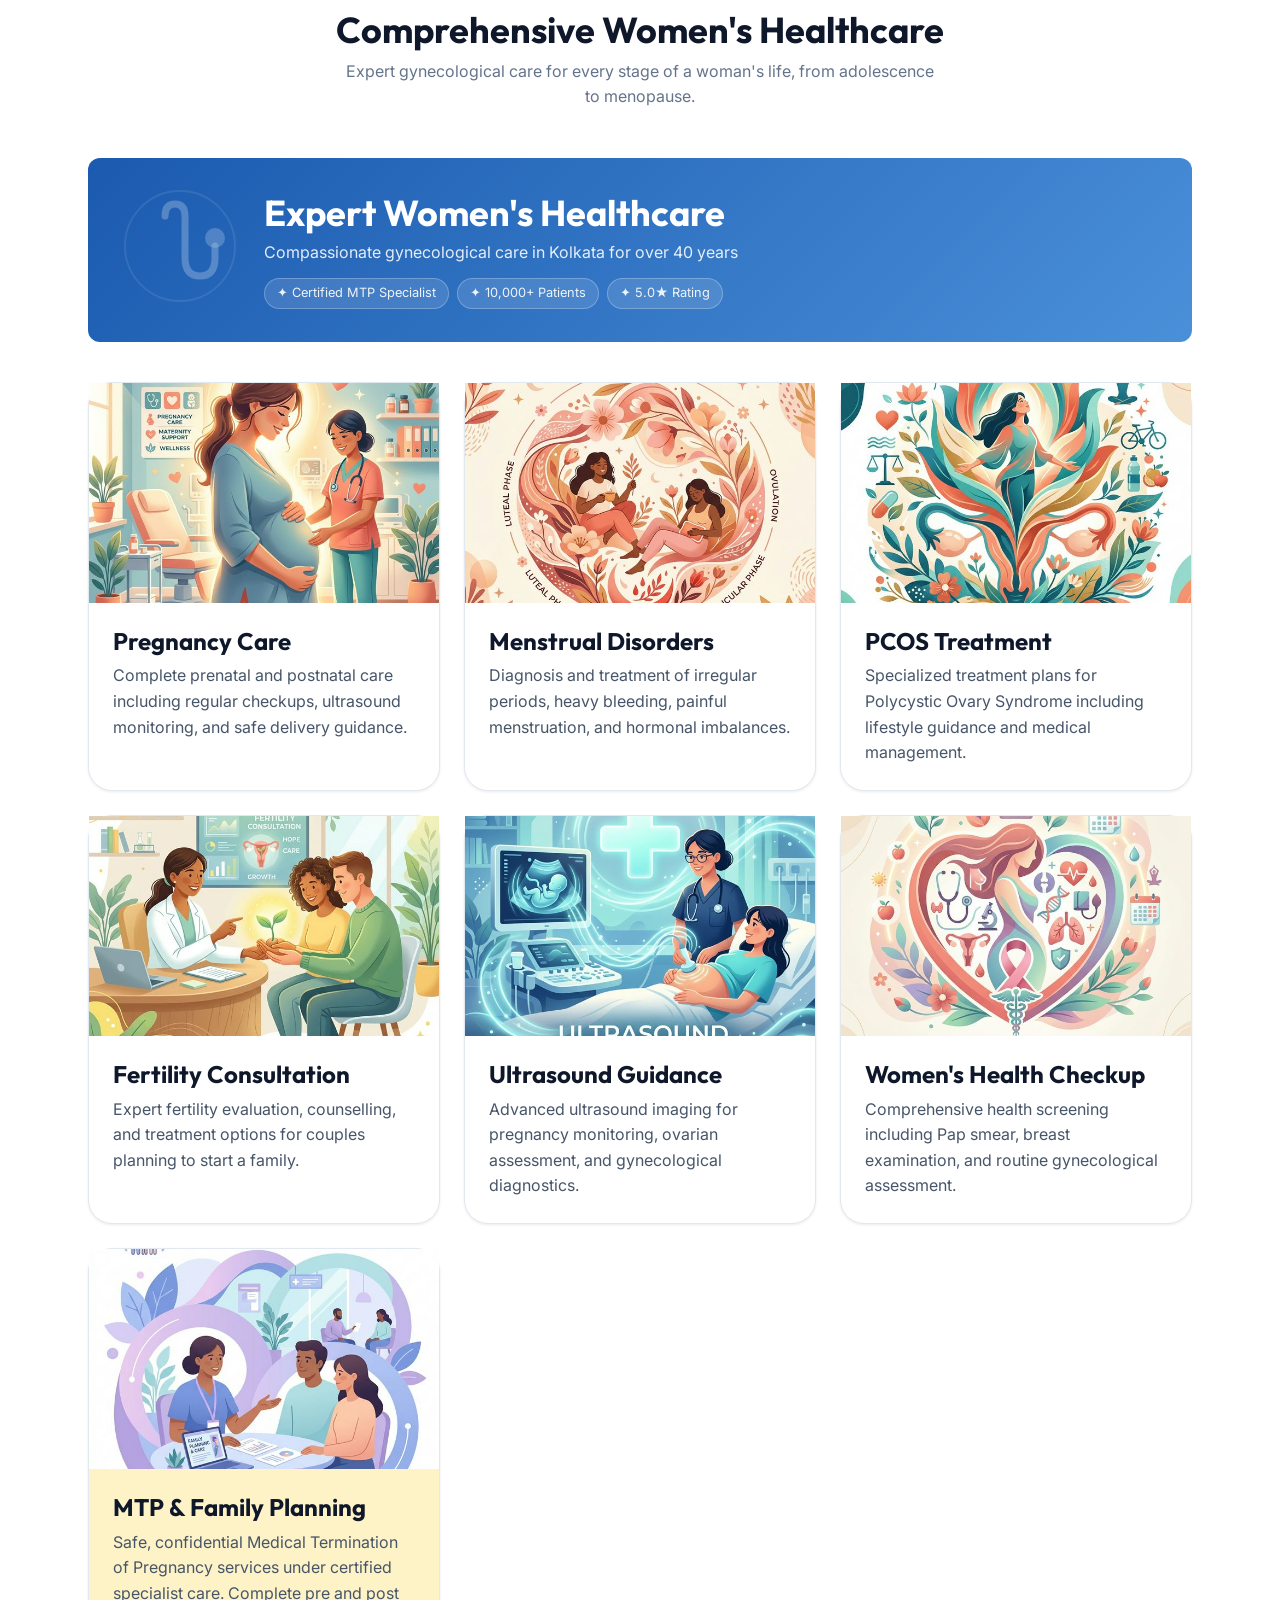
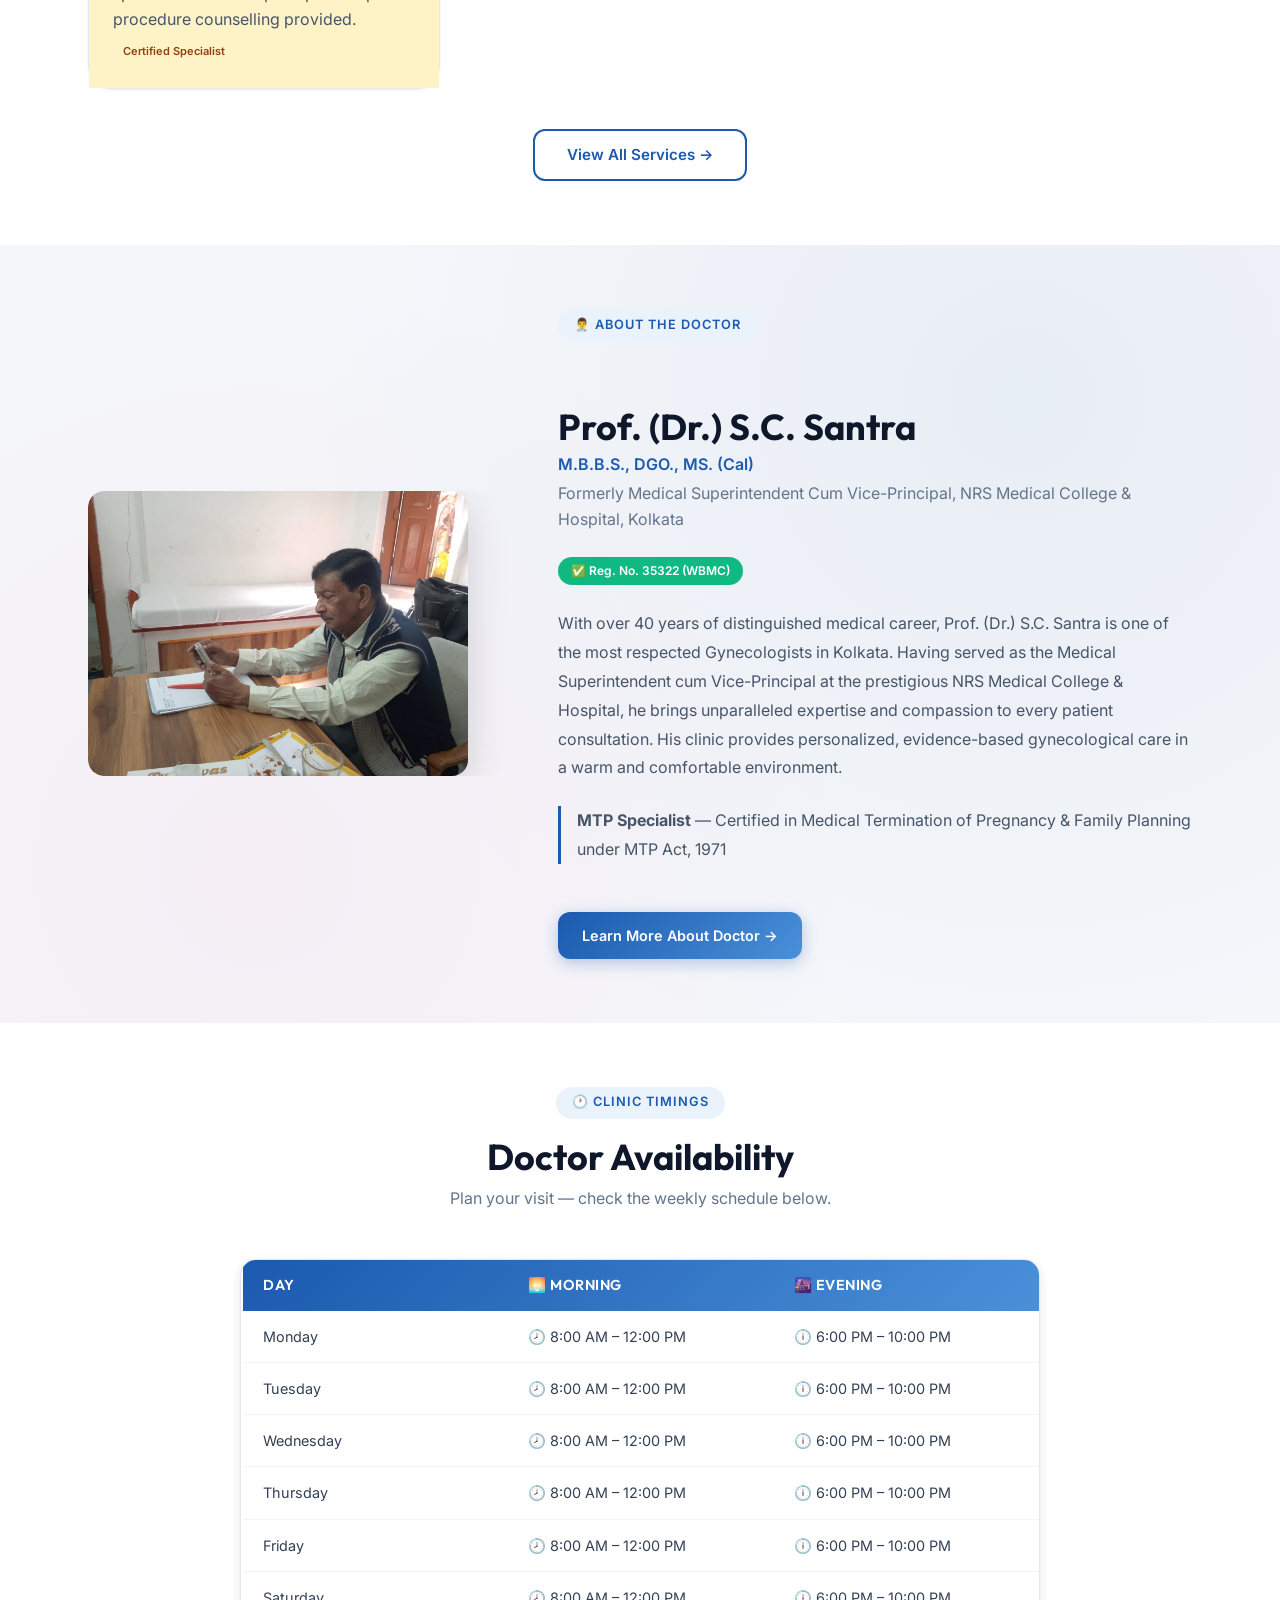
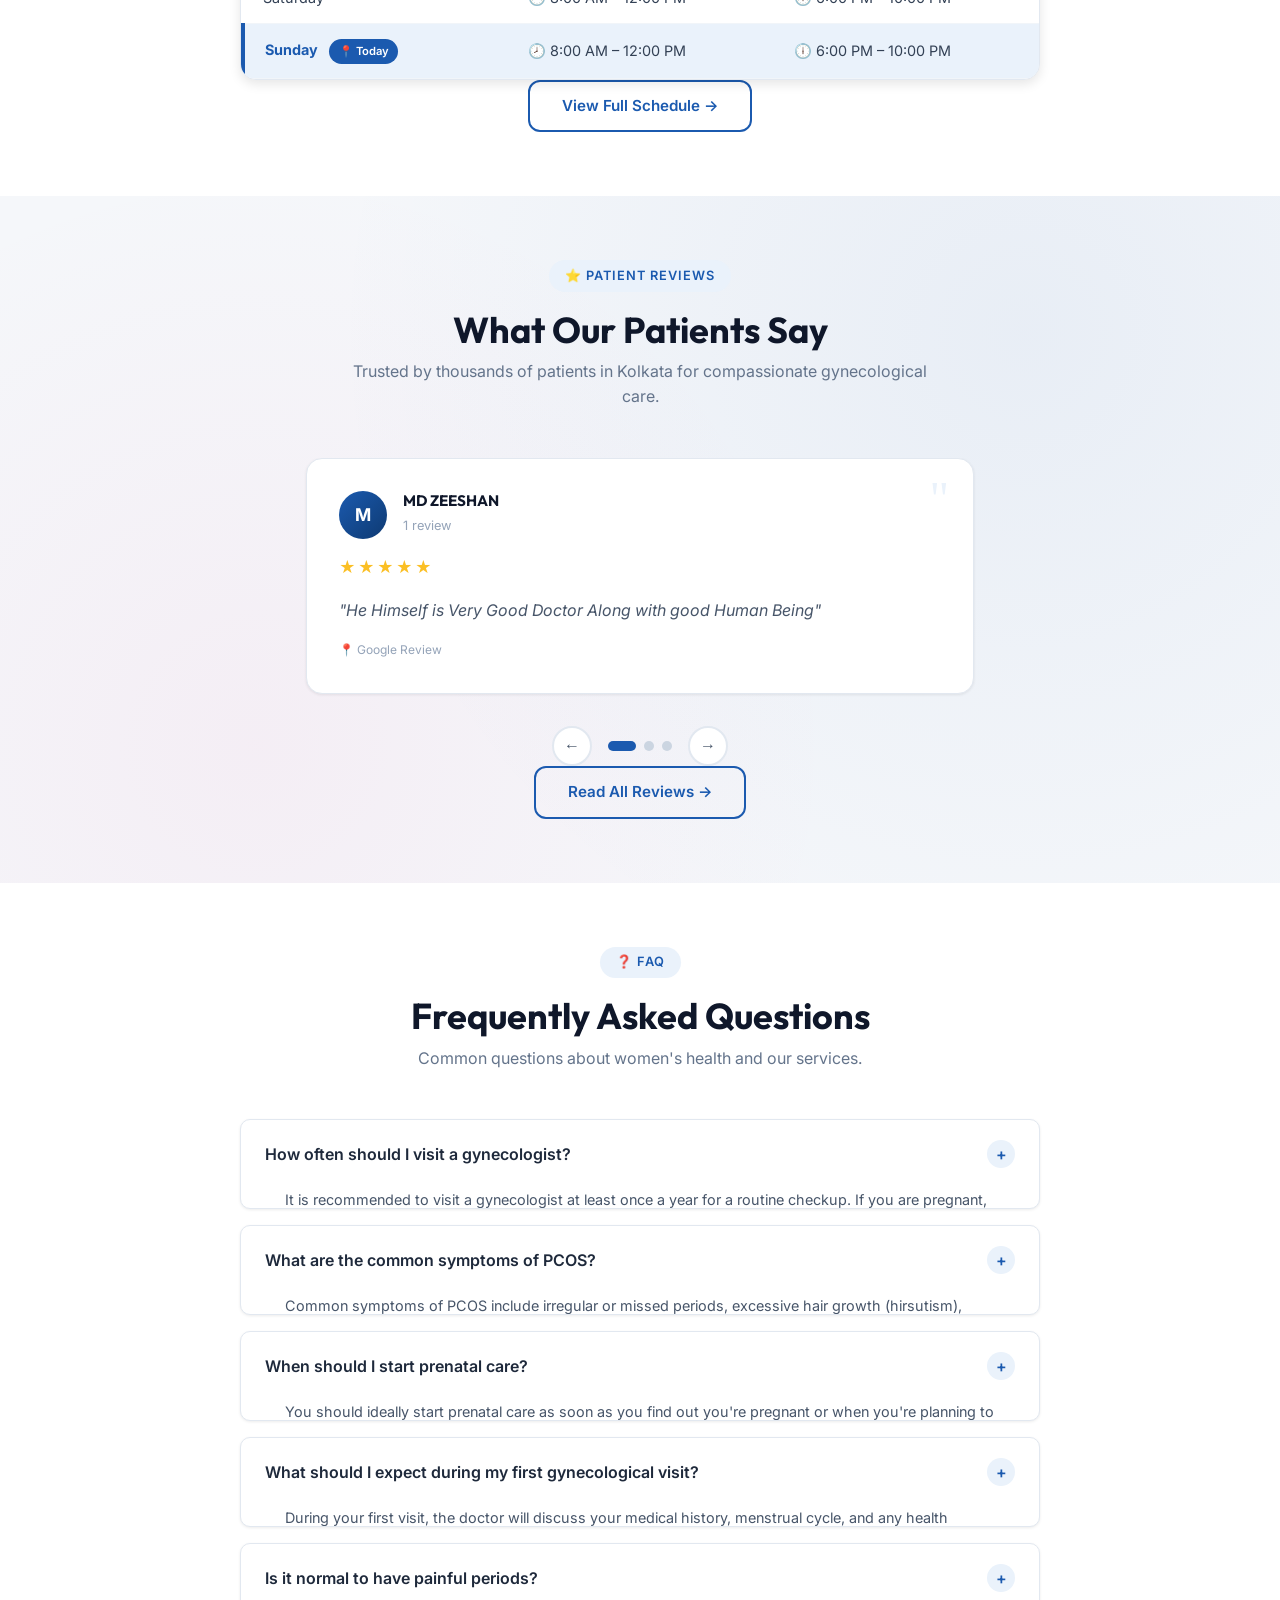
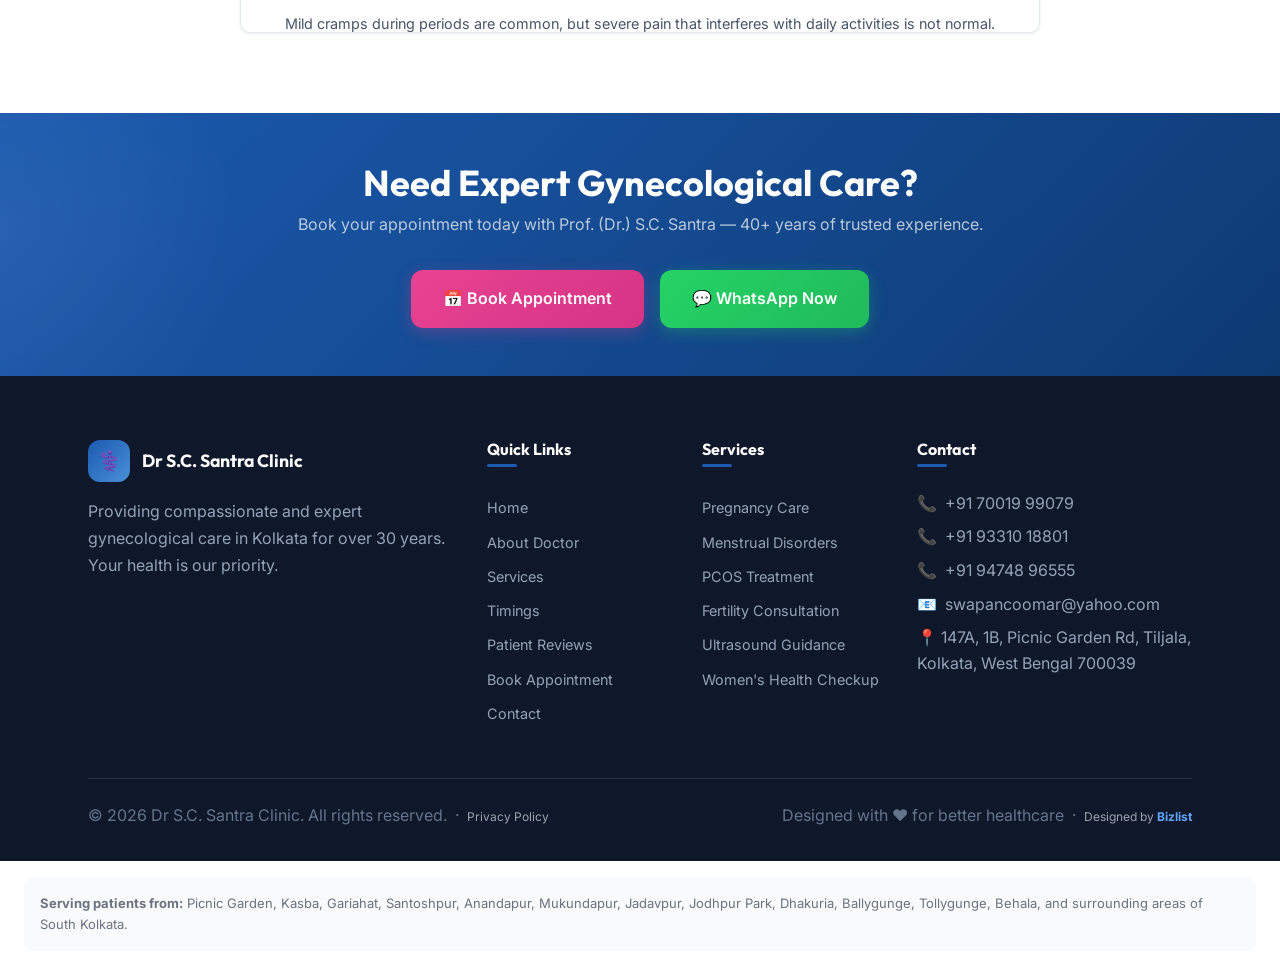
==== commit 75b3168f: "feat: clinic website updates — maps, schedule, agency credit, images" ====
--- a/index.html
+++ b/index.html
@@ -1,41 +1,54 @@
 <!DOCTYPE html>
 <html lang="en">
+
 <head>
   <meta charset="UTF-8">
   <meta name="viewport" content="width=device-width, initial-scale=1.0">
+  <meta name="view-transition" content="same-origin">
   <title>Prof. (Dr.) S.C. Santra — Gynecologist in Kolkata | Best Lady Doctor Picnic Garden</title>
-  <meta name="description" content="Prof. (Dr.) S.C. Santra — MBBS, DGO, MS (Cal). Experienced Gynecologist & Obstetrician in Picnic Garden, Kolkata. Formerly Medical Superintendent, NRS Medical College. Book appointment today.">
-  <meta name="keywords" content="Gynecologist in Kolkata, Best lady doctor in Picnic Garden, Pregnancy doctor Kolkata, PCOS treatment Kolkata, Women health doctor Tiljala, Dr SC Santra, NRS Medical College doctor, Obstetrician Kolkata">
+  <meta name="description"
+    content="Prof. (Dr.) S.C. Santra — MBBS, DGO, MS (Cal). Experienced Gynecologist & Obstetrician in Picnic Garden, Kolkata. Formerly Medical Superintendent, NRS Medical College. Book appointment today.">
+  <meta name="keywords"
+    content="Gynecologist in Kolkata, Best lady doctor in Picnic Garden, Pregnancy doctor Kolkata, PCOS treatment Kolkata, Women health doctor Tiljala, Dr SC Santra, NRS Medical College doctor, Obstetrician Kolkata">
   <meta name="author" content="Dr S C Santra Clinic">
   <meta name="robots" content="index, follow">
 
   <!-- Open Graph -->
   <meta property="og:title" content="Prof. (Dr.) S.C. Santra — Gynecologist & Obstetrician in Kolkata">
-  <meta property="og:description" content="Experienced Gynecologist in Picnic Garden, Kolkata. Formerly Medical Superintendent, NRS Medical College. Book your appointment today.">
+  <meta property="og:description"
+    content="Experienced Gynecologist in Picnic Garden, Kolkata. Formerly Medical Superintendent, NRS Medical College. Book your appointment today.">
   <meta property="og:type" content="website">
   <meta property="og:url" content="https://www.drscsantra.com">
   <meta property="og:image" content="images/doctor-1.jpg">
   <meta property="og:locale" content="en_IN">
 
   <!-- Favicon -->
-  <link rel="icon" type="image/svg+xml" href="data:image/svg+xml,<svg xmlns='http://www.w3.org/2000/svg' viewBox='0 0 100 100'><text y='.9em' font-size='90'>⚕️</text></svg>">
+  <link rel="icon" type="image/svg+xml"
+    href="data:image/svg+xml,<svg xmlns='http://www.w3.org/2000/svg' viewBox='0 0 100 100'><text y='.9em' font-size='90'>⚕️</text></svg>">
+
+  <!-- Preconnect for Google Fonts (Bug #6: reduce font load time) -->
+  <link rel="preconnect" href="https://fonts.googleapis.com">
+  <link rel="preconnect" href="https://fonts.gstatic.com" crossorigin>
 
   <!-- Stylesheets -->
   <link rel="stylesheet" href="css/style.css">
 
-  <!-- Schema Markup: Local Business -->
+  <!-- Schema Markup: MedicalClinic + LocalBusiness (Upgrade 7) -->
   <script type="application/ld+json">
   {
     "@context": "https://schema.org",
-    "@type": "Physician",
-    "name": "Prof. (Dr.) S.C. Santra",
-    "description": "Experienced Gynecologist & Obstetrician in Kolkata, formerly Medical Superintendent cum Vice Principal at NRS Medical College & Hospital.",
-    "medicalSpecialty": "Gynecology",
+    "@type": ["MedicalClinic", "LocalBusiness"],
+    "name": "Dr S.C. Santra Clinic",
+    "alternateName": "Prof. (Dr.) S.C. Santra Gynecologist",
+    "description": "Expert gynecological and obstetric care by Prof. (Dr.) S.C. Santra, former Medical Superintendent of NRS Medical College, Kolkata. 40+ years of womens healthcare experience.",
+    "url": "https://docdemo-chi.vercel.app",
     "telephone": ["+917001999079", "+919331018801", "+919474896555"],
     "email": "swapancoomar@yahoo.com",
+    "image": "https://docdemo-chi.vercel.app/images/doctor-1.jpg",
+    "logo": "https://docdemo-chi.vercel.app/images/doctor-1.jpg",
     "address": {
       "@type": "PostalAddress",
-      "streetAddress": "6, Picnic Garden 3rd Lane",
+      "streetAddress": "147A, 1B, Picnic Garden Rd, Tiljala",
       "addressLocality": "Kolkata",
       "addressRegion": "West Bengal",
       "postalCode": "700039",
@@ -43,59 +56,86 @@
     },
     "geo": {
       "@type": "GeoCoordinates",
-      "latitude": "22.5354",
-      "longitude": "88.3838"
+      "latitude": 22.5354,
+      "longitude": 88.3838
     },
     "openingHoursSpecification": [
-      {
-        "@type": "OpeningHoursSpecification",
-        "dayOfWeek": ["Monday","Tuesday","Thursday","Friday"],
-        "opens": "09:00",
-        "closes": "13:00"
-      },
-      {
-        "@type": "OpeningHoursSpecification",
-        "dayOfWeek": ["Monday","Tuesday","Thursday","Friday"],
-        "opens": "17:00",
-        "closes": "21:00"
-      },
-      {
-        "@type": "OpeningHoursSpecification",
-        "dayOfWeek": "Saturday",
-        "opens": "10:00",
-        "closes": "14:00"
-      },
-      {
-        "@type": "OpeningHoursSpecification",
-        "dayOfWeek": "Saturday",
-        "opens": "18:00",
-        "closes": "21:00"
-      }
+      { "@type": "OpeningHoursSpecification", "dayOfWeek": ["Monday","Tuesday","Thursday","Friday"], "opens": "09:00", "closes": "13:00" },
+      { "@type": "OpeningHoursSpecification", "dayOfWeek": ["Monday","Tuesday","Thursday","Friday"], "opens": "17:00", "closes": "21:00" },
+      { "@type": "OpeningHoursSpecification", "dayOfWeek": "Saturday", "opens": "10:00", "closes": "14:00" },
+      { "@type": "OpeningHoursSpecification", "dayOfWeek": "Saturday", "opens": "18:00", "closes": "21:00" }
     ],
-    "aggregateRating": {
-      "@type": "AggregateRating",
-      "ratingValue": "4.8",
-      "reviewCount": "320"
+    "aggregateRating": { "@type": "AggregateRating", "ratingValue": "5.0", "reviewCount": "3", "bestRating": "5" },
+    "medicalSpecialty": ["Obstetrics", "Gynecology"],
+    "availableService": [
+      { "@type": "MedicalTherapy", "name": "Pregnancy Care" },
+      { "@type": "MedicalTherapy", "name": "PCOS Treatment" },
+      { "@type": "MedicalTherapy", "name": "Fertility Consultation" },
+      { "@type": "MedicalTherapy", "name": "Menstrual Disorder Treatment" },
+      { "@type": "MedicalTherapy", "name": "Menopause Management" },
+      { "@type": "MedicalTherapy", "name": "Ultrasound Guidance" },
+      { "@type": "MedicalTherapy", "name": "Womens Health Checkup" },
+      { "@type": "MedicalTherapy", "name": "Family Planning" },
+      { "@type": "MedicalTherapy", "name": "Gynecological Surgery Consultation" }
+    ],
+    "hasMap": "https://www.google.com/maps/place/Cyber+Point/@22.5289484,88.3876756,21z/data=!4m6!3m5!1s0x3a0276b9f8d265f1:0x5fddfa31508e45bd!8m2!3d22.5290211!4d88.3877054",
+    "priceRange": "\u20b9\u20b9",
+    "currenciesAccepted": "INR",
+    "paymentAccepted": "Cash, UPI",
+    "areaServed": ["Kolkata","Picnic Garden","Kasba","Gariahat","Santoshpur","Anandapur"],
+    "founder": {
+      "@type": "Physician",
+      "name": "Prof. (Dr.) S.C. Santra",
+      "jobTitle": "Gynecologist & Obstetrician",
+      "medicalSpecialty": ["Obstetrics","Gynecology"],
+      "hasCredential": { "@type": "EducationalOccupationalCredential", "name": "M.B.B.S., DGO., MS. (Cal)" }
     }
   }
   </script>
 </head>
+
 <body>
 
-  <!-- Emergency Banner -->
+  <!-- Emergency Banner (Redesign) -->
   <div class="emergency-banner">
-    <span>🚨</span> Emergency? Call now: <a href="tel:+917001999079">+91 70019 99079</a> — Available 24/7 for emergencies
+    <div class="emergency-banner-inner">
+      <!-- LEFT: pulsing dot + emergency text -->
+      <div class="emergency-left">
+        <span class="pulse-dot"></span>
+        <span class="emergency-text">
+          <strong>24/7 Emergency:</strong>
+          <a href="tel:+917001999079" class="emergency-phone">
+            +91 70019 99079
+          </a>
+          — Available anytime for emergencies
+        </span>
+      </div>
+
+      <!-- RIGHT: Call button + Open/Closed status -->
+      <div class="emergency-right">
+        <a href="tel:+917001999079" class="banner-call-btn">
+          <svg width="13" height="13" viewBox="0 0 24 24" fill="none" stroke="currentColor" stroke-width="2.5"
+            stroke-linecap="round" stroke-linejoin="round">
+            <path
+              d="M22 16.92v3a2 2 0 0 1-2.18 2 19.79 19.79 0 0 1-8.63-3.07A19.5 19.5 0 0 1 4.69 13a19.79 19.79 0 0 1-3.07-8.67A2 2 0 0 1 3.6 2h3a2 2 0 0 1 2 1.72c.127.96.361 1.903.7 2.81a2 2 0 0 1-.45 2.11L7.91 9.91a16 16 0 0 0 6.18 6.18l1.97-1.97a2 2 0 0 1 2.11-.45c.907.339 1.85.573 2.81.7A2 2 0 0 1 22 16.92z" />
+          </svg>
+          Call Clinic
+        </a>
+        <!-- This div is populated by utils.js renderClinicStatus() -->
+        <div id="clinic-status"></div>
+      </div>
+    </div>
   </div>
 
   <!-- Header -->
   <header class="header" id="header">
     <div class="container">
       <nav class="nav">
-        <a href="index.html" class="nav-logo">
+        <a href="index.html" class="nav-logo" style="flex-shrink:0;min-width:200px;">
           <div class="nav-logo-icon">⚕️</div>
           <div class="nav-logo-text">
             <h4>Dr S.C. Santra</h4>
-            <span>Gynecologist & Obstetrician</span>
+            <span style="white-space:nowrap;font-size:0.7rem;">Gynecologist &amp; Obstetrician</span>
           </div>
         </a>
 
@@ -110,8 +150,10 @@
         </div>
 
         <div class="nav-cta">
-          <a href="tel:+917001999079" class="btn btn-call btn-sm">📞 Call</a>
-          <a href="https://wa.me/917001999079?text=Hello%20Doctor%2C%20I%20would%20like%20to%20book%20an%20appointment." class="btn btn-whatsapp btn-sm" target="_blank">💬 WhatsApp</a>
+          <a href="https://wa.me/917001999079?text=Hello%20Doctor%2C%20I%20would%20like%20to%20book%20an%20appointment."
+            class="btn btn-whatsapp btn-sm" target="_blank" data-i18n="bookWhatsApp">💬 WhatsApp</a>
+          <button id="lang-toggle" onclick="toggleLanguage()" title="Toggle Bengali/English"
+            style="padding:4px 12px;border:1px solid var(--gray-300);border-radius:999px;background:transparent;cursor:pointer;font-size:13px;font-weight:500;color:var(--gray-600);">বাং</button>
         </div>
 
         <button class="hamburger" id="hamburger" aria-label="Toggle menu">
@@ -125,6 +167,15 @@
 
   <!-- Hero Section -->
   <section class="hero" id="hero">
+    <div class="hero-decoration" aria-hidden="true">
+      <svg width="320" height="320" viewBox="0 0 320 320" style="opacity: 0.07;">
+        <!-- Medical cross pattern -->
+        <circle cx="160" cy="160" r="140" fill="none" stroke="white" stroke-width="1" />
+        <circle cx="160" cy="160" r="100" fill="none" stroke="white" stroke-width="0.5" />
+        <rect x="140" y="60" width="40" height="200" rx="8" fill="white" />
+        <rect x="60" y="140" width="200" height="40" rx="8" fill="white" />
+      </svg>
+    </div>
     <div class="container">
       <div class="hero-content">
         <div class="hero-text">
@@ -132,28 +183,34 @@
           <h1>Prof. (Dr.) S.C. Santra</h1>
           <p class="qualification">M.B.B.S., DGO., MS. (Cal)</p>
           <p class="specialization">Gynecologist & Obstetrician</p>
-          <p class="designation">Formerly Medical Superintendent Cum Vice-Principal<br>NRS Medical College & Hospital, Kolkata</p>
+          <div class="mtp-badge">
+            <span class="mtp-icon">✦</span>
+            Certified MTP Specialist &amp; Family Planning Expert
+          </div>
+          <p class="designation">Formerly Medical Superintendent Cum Vice-Principal<br>NRS Medical College & Hospital,
+            Kolkata</p>
           <p class="location">
-            📍 6, Picnic Garden 3rd Lane, Kolkata - 700039
+            📍 147A, 1B, Picnic Garden Rd, Tiljala, Kolkata, West Bengal 700039
           </p>
 
           <div class="hero-buttons">
             <a href="tel:+917001999079" class="btn btn-call btn-lg">📞 Call Clinic</a>
-            <a href="https://wa.me/917001999079?text=Hello%20Doctor%2C%20I%20would%20like%20to%20book%20an%20appointment." class="btn btn-whatsapp btn-lg" target="_blank">💬 Book on WhatsApp</a>
+            <a href="https://wa.me/917001999079?text=Hello%20Doctor%2C%20I%20would%20like%20to%20book%20an%20appointment."
+              class="btn btn-whatsapp btn-lg" target="_blank">💬 Book on WhatsApp</a>
           </div>
 
           <div class="hero-stats">
             <div class="stat-card">
-              <span class="stat-number">30+</span>
-              <span class="stat-label">Years Experience</span>
+              <span class="stat-number count-up" data-target="40" data-suffix="+">40+</span>
+              <span class="stat-label" data-i18n="yearsExp">Years Experience</span>
             </div>
             <div class="stat-card">
-              <span class="stat-number">10,000+</span>
-              <span class="stat-label">Patients Treated</span>
+              <span class="stat-number count-up" data-target="10000" data-suffix="+">10,000+</span>
+              <span class="stat-label" data-i18n="patientsTreated">Patients Treated</span>
             </div>
             <div class="stat-card">
-              <span class="stat-number">4.8 ⭐</span>
-              <span class="stat-label">Patient Rating</span>
+              <span class="stat-number count-up" data-target="5.0" data-suffix=" ⭐" data-decimals="1">5.0 ⭐</span>
+              <span class="stat-label" data-i18n="patientRating">Patient Rating</span>
             </div>
           </div>
         </div>
@@ -164,6 +221,89 @@
       </div>
     </div>
   </section>
+
+  <!-- ===== BUSINESS CARD SECTION ===== -->
+  <section class="visiting-card-wrapper">
+    <div class="visiting-card">
+      <button class="vc-share-btn" onclick="shareVisitingCard()" aria-label="Share Visiting Card"
+        title="Share Contact info">
+        <svg width="18" height="18" viewBox="0 0 24 24" fill="none" stroke="currentColor" stroke-width="2"
+          stroke-linecap="round" stroke-linejoin="round">
+          <circle cx="18" cy="5" r="3"></circle>
+          <circle cx="6" cy="12" r="3"></circle>
+          <circle cx="18" cy="19" r="3"></circle>
+          <line x1="8.59" y1="13.51" x2="15.42" y2="17.49"></line>
+          <line x1="15.41" y1="6.51" x2="8.59" y2="10.49"></line>
+        </svg>
+      </button>
+      <div class="vc-top-shape"></div>
+      <div class="vc-bottom-shape-black"></div>
+      <div class="vc-bottom-shape-blue"></div>
+
+      <div class="vc-content">
+        <div class="vc-header">
+          <h2 class="vc-name">PROF. (DR.) S.C. SANTRA</h2>
+        </div>
+
+        <div class="vc-body">
+          <div class="vc-left">
+            <div>
+              <p class="vc-qual">M.B.B.S., DGO., MS.(Cal)</p>
+              <p class="vc-title">Retired as Medical Superintendent Cum Vice Principal,<br>NRS Medical College &amp;
+                Hospital, Kolkata</p>
+            </div>
+
+            <div class="vc-contact">
+              <p><span class="vc-icon">📞</span> + 91 70019 99079</p>
+              <p><span class="vc-icon">📞</span> + 91 93310 18801</p>
+              <p><span class="vc-icon">📞</span> + 91 94748 96555</p>
+            </div>
+
+            <div class="vc-email">
+              <p>swapancoomar@yahoo.com &nbsp;&nbsp;<span style="font-size: 14px;">✉️</span></p>
+            </div>
+
+            <div class="vc-address">
+              <p><strong>Address :</strong> 147A, 1B, Picnic Garden Rd,<br>Tiljala, Kolkata 700039</p>
+            </div>
+          </div>
+
+          <div class="vc-right">
+            <svg class="vc-caduceus" viewBox="0 0 100 120" xmlns="http://www.w3.org/2000/svg">
+              <defs>
+                <linearGradient id="goldGrad" x1="0%" y1="0%" x2="100%" y2="100%">
+                  <stop offset="0%" stop-color="#D4AF37" />
+                  <stop offset="40%" stop-color="#FFF2CD" />
+                  <stop offset="60%" stop-color="#D4AF37" />
+                  <stop offset="100%" stop-color="#8B6914" />
+                </linearGradient>
+                <filter id="shadow">
+                  <feDropShadow dx="1" dy="2" stdDeviation="1.5" flood-color="#000" flood-opacity="0.3" />
+                </filter>
+              </defs>
+              <g filter="url(#shadow)">
+                <rect x="47" y="5" width="6" height="110" rx="3" fill="url(#goldGrad)" />
+                <circle cx="50" cy="5" r="5" fill="url(#goldGrad)" />
+                <path d="M47 30 Q25 15 5 25 Q20 35 47 40 Z" fill="url(#goldGrad)" />
+                <path d="M47 35 Q25 25 10 35 Q25 45 47 48 Z" fill="url(#goldGrad)" />
+                <path d="M47 40 Q30 35 15 45 Q30 52 47 55 Z" fill="url(#goldGrad)" />
+                <path d="M53 30 Q75 15 95 25 Q80 35 53 40 Z" fill="url(#goldGrad)" />
+                <path d="M53 35 Q75 25 90 35 Q75 45 53 48 Z" fill="url(#goldGrad)" />
+                <path d="M53 40 Q70 35 85 45 Q70 52 53 55 Z" fill="url(#goldGrad)" />
+                <path d="M60 45 Q35 30 35 50 T65 80 T35 110" fill="none" stroke="url(#goldGrad)" stroke-width="5.5"
+                  stroke-linecap="round" />
+                <path d="M40 45 Q65 30 65 50 T35 80 T65 110" fill="none" stroke="url(#goldGrad)" stroke-width="5.5"
+                  stroke-linecap="round" />
+                <circle cx="60" cy="45" r="4" fill="url(#goldGrad)" />
+                <circle cx="40" cy="45" r="4" fill="url(#goldGrad)" />
+              </g>
+            </svg>
+          </div>
+        </div>
+      </div>
+    </div>
+  </section>
+  <!-- ===== END BUSINESS CARD SECTION ===== -->
 
   <!-- Quick Info Strip -->
   <section class="info-strip">
@@ -173,7 +313,7 @@
           <div class="info-icon">🕐</div>
           <div>
             <h4>OPD Hours</h4>
-            <p>Mon-Fri: 9 AM – 9 PM</p>
+            <p style="font-size:14px; line-height:1.4;">Mon–Sun: 8–12 AM, 6–10 PM</p>
           </div>
         </div>
         <div class="info-strip-item">
@@ -210,41 +350,118 @@
         <p>Expert gynecological care for every stage of a woman's life, from adolescence to menopause.</p>
       </div>
 
+      <div class="services-hero-banner">
+        <div class="shb-stethoscope" aria-hidden="true">
+          <svg width="120" height="120" viewBox="0 0 120 120">
+            <circle cx="60" cy="60" r="55" fill="none" stroke="rgba(255,255,255,0.15)" stroke-width="2" />
+            <path d="M45 30 Q45 18 55 18 Q65 18 65 30 L65 72 
+                     Q65 90 80 90 Q95 90 95 72 L95 60" fill="none" stroke="rgba(255,255,255,0.4)" stroke-width="7"
+              stroke-linecap="round" />
+            <circle cx="95" cy="52" r="10" fill="rgba(255,255,255,0.35)" />
+          </svg>
+        </div>
+        <div class="shb-content">
+          <h2 class="shb-title">Expert Women's Healthcare</h2>
+          <p class="shb-subtitle">
+            Compassionate gynecological care in Kolkata for over 40 years
+          </p>
+          <div class="shb-pills">
+            <span class="shb-pill">✦ Certified MTP Specialist</span>
+            <span class="shb-pill">✦ 10,000+ Patients</span>
+            <span class="shb-pill">✦ 5.0★ Rating</span>
+          </div>
+        </div>
+      </div>
+
       <div class="services-grid">
+        <!-- Pregnancy Care -->
         <div class="service-card fade-in">
-          <div class="service-icon"><span>🤰</span></div>
-          <h3>Pregnancy Care</h3>
-          <p>Complete prenatal and postnatal care including regular checkups, ultrasound monitoring, and safe delivery guidance.</p>
-        </div>
+          <div class="service-image">
+            <img src="images/services/pregnancy_care.png" alt="Pregnancy Care">
+          </div>
+          <div class="service-content">
+            <h3>Pregnancy Care</h3>
+            <p>Complete prenatal and postnatal care including regular checkups, ultrasound monitoring, and safe delivery
+              guidance.</p>
+          </div>
+        </div>
+
+        <!-- Menstrual Disorders -->
         <div class="service-card fade-in">
-          <div class="service-icon"><span>🩺</span></div>
-          <h3>Menstrual Disorders</h3>
-          <p>Diagnosis and treatment of irregular periods, heavy bleeding, painful menstruation, and hormonal imbalances.</p>
-        </div>
+          <div class="service-image">
+            <img src="images/services/menstrual_disorders.png" alt="Menstrual Disorders">
+          </div>
+          <div class="service-content">
+            <h3>Menstrual Disorders</h3>
+            <p>Diagnosis and treatment of irregular periods, heavy bleeding, painful menstruation, and hormonal
+              imbalances.</p>
+          </div>
+        </div>
+        <!-- PCOS Treatment -->
         <div class="service-card fade-in">
-          <div class="service-icon"><span>💊</span></div>
-          <h3>PCOS Treatment</h3>
-          <p>Specialized treatment plans for Polycystic Ovary Syndrome including lifestyle guidance and medical management.</p>
-        </div>
+          <div class="service-image">
+            <img src="images/services/pcos_treatment.png" alt="PCOS Treatment">
+          </div>
+          <div class="service-content">
+            <h3>PCOS Treatment</h3>
+            <p>Specialized treatment plans for Polycystic Ovary Syndrome including lifestyle guidance and medical
+              management.</p>
+          </div>
+        </div>
+
+        <!-- Fertility Consultation -->
         <div class="service-card fade-in">
-          <div class="service-icon"><span>👶</span></div>
-          <h3>Fertility Consultation</h3>
-          <p>Expert fertility evaluation, counselling, and treatment options for couples planning to start a family.</p>
-        </div>
+          <div class="service-image">
+            <img src="images/services/fertility_consultation.png" alt="Fertility Consultation">
+          </div>
+          <div class="service-content">
+            <h3>Fertility Consultation</h3>
+            <p>Expert fertility evaluation, counselling, and treatment options for couples planning to start a family.
+            </p>
+          </div>
+        </div>
+        <!-- Ultrasound Guidance -->
         <div class="service-card fade-in">
-          <div class="service-icon"><span>🔬</span></div>
-          <h3>Ultrasound Guidance</h3>
-          <p>Advanced ultrasound imaging for pregnancy monitoring, ovarian assessment, and gynecological diagnostics.</p>
-        </div>
+          <div class="service-image">
+            <img src="images/services/ultrasound_guidance.png" alt="Ultrasound Guidance">
+          </div>
+          <div class="service-content">
+            <h3>Ultrasound Guidance</h3>
+            <p>Advanced ultrasound imaging for pregnancy monitoring, ovarian assessment, and gynecological diagnostics.
+            </p>
+          </div>
+        </div>
+
+        <!-- Women's Health Checkup -->
         <div class="service-card fade-in">
-          <div class="service-icon"><span>❤️</span></div>
-          <h3>Women's Health Checkup</h3>
-          <p>Comprehensive health screening including Pap smear, breast examination, and routine gynecological assessment.</p>
-        </div>
-      </div>
-
-      <div class="text-center mt-2">
-        <a href="services.html" class="btn btn-outline">View All Services →</a>
+          <div class="service-image">
+            <img src="images/services/womens_health.png" alt="Women's Health Checkup">
+          </div>
+          <div class="service-content">
+            <h3>Women's Health Checkup</h3>
+            <p>Comprehensive health screening including Pap smear, breast examination, and routine gynecological
+              assessment.</p>
+          </div>
+        </div>
+
+        <!-- MTP & Family Planning -->
+        <div class="service-card fade-in">
+          <div class="service-image">
+            <img src="images/services/mtp_family_planning.png" alt="MTP & Family Planning">
+          </div>
+          <div class="service-content" style="background-color: #fef3c7;">
+            <h3>MTP & Family Planning</h3>
+            <p>Safe, confidential Medical Termination of Pregnancy services under certified specialist care. Complete
+              pre and post procedure counselling provided.</p>
+            <span class="service-badge" style="margin-top:0.5rem; display:inline-block;">Certified Specialist</span>
+          </div>
+        </div>
+      </div>
+
+      <div style="text-align: center; margin-top: 40px;">
+        <a href="services.html" class="btn btn-outline">
+          View All Services →
+        </a>
       </div>
     </div>
   </section>
@@ -254,9 +471,17 @@
     <div class="container">
       <div class="doctor-profile">
         <div class="doctor-photo-wrapper fade-in">
-          <div class="doctor-photo">
-            <img src="images/doctor-2.jpg" alt="Prof. (Dr.) S.C. Santra at clinic" loading="lazy">
-          </div>
+          <img src="images/doctor-2.jpg" alt="Prof. (Dr.) S.C. Santra" class="doctor-photo" id="doctorPhoto">
+          <label class="photo-upload-overlay" for="photoUpload" title="Click to change photo">
+            <svg width="22" height="22" viewBox="0 0 24 24" fill="none" stroke="white" stroke-width="2"
+              stroke-linecap="round">
+              <path d="M21 15v4a2 2 0 0 1-2 2H5a2 2 0 0 1-2-2v-4" />
+              <polyline points="17 8 12 3 7 8" />
+              <line x1="12" y1="3" x2="12" y2="15" />
+            </svg>
+            <span>Change Photo</span>
+          </label>
+          <input type="file" id="photoUpload" accept="image/*" style="display:none" onchange="previewDoctorPhoto(this)">
         </div>
         <div class="doctor-info fade-in">
           <div class="section-header" style="text-align:left;">
@@ -264,15 +489,23 @@
           </div>
           <h2>Prof. (Dr.) S.C. Santra</h2>
           <p class="doc-qualification">M.B.B.S., DGO., MS. (Cal)</p>
-          <p class="doc-designation">Formerly Medical Superintendent Cum Vice-Principal, NRS Medical College & Hospital, Kolkata</p>
+          <p class="doc-designation">Formerly Medical Superintendent Cum Vice-Principal, NRS Medical College & Hospital,
+            Kolkata</p>
           <span class="doc-reg">✅ Reg. No. 35322 (WBMC)</span>
           <p class="bio">
-            With over 30 years of distinguished medical career, Prof. (Dr.) S.C. Santra is one of the most respected Gynecologists in Kolkata.
-            Having served as the Medical Superintendent cum Vice-Principal at the prestigious NRS Medical College & Hospital,
-            he brings unparalleled expertise and compassion to every patient consultation. His clinic provides personalized,
+            With over 40 years of distinguished medical career, Prof. (Dr.) S.C. Santra is one of the most respected
+            Gynecologists in Kolkata.
+            Having served as the Medical Superintendent cum Vice-Principal at the prestigious NRS Medical College &
+            Hospital,
+            he brings unparalleled expertise and compassion to every patient consultation. His clinic provides
+            personalized,
             evidence-based gynecological care in a warm and comfortable environment.
           </p>
-          <a href="about.html" class="btn btn-primary">Learn More About Doctor →</a>
+          <p class="bio" style="margin-top: 1rem; border-left: 3px solid var(--primary); padding-left: 1rem;">
+            <strong>MTP Specialist</strong> &mdash; Certified in Medical Termination of Pregnancy &amp; Family Planning
+            under MTP Act, 1971
+          </p>
+          <a href="about.html" class="btn btn-primary" style="margin-top: 1.5rem;">Learn More About Doctor →</a>
         </div>
       </div>
     </div>
@@ -296,41 +529,41 @@
               <th>🌆 Evening</th>
             </tr>
           </thead>
-          <tbody>
+          <tbody id="timings-body">
             <tr data-day="1">
               <td>Monday</td>
-              <td><span class="time-slot">🕘 9:00 AM – 1:00 PM</span></td>
-              <td><span class="time-slot">🕔 5:00 PM – 9:00 PM</span></td>
+              <td><span class="time-slot">🕗 8:00 AM – 12:00 PM</span></td>
+              <td><span class="time-slot">🕕 6:00 PM – 10:00 PM</span></td>
             </tr>
             <tr data-day="2">
               <td>Tuesday</td>
-              <td><span class="time-slot">🕘 9:00 AM – 1:00 PM</span></td>
-              <td><span class="time-slot">🕔 5:00 PM – 9:00 PM</span></td>
+              <td><span class="time-slot">🕗 8:00 AM – 12:00 PM</span></td>
+              <td><span class="time-slot">🕕 6:00 PM – 10:00 PM</span></td>
             </tr>
             <tr data-day="3">
               <td>Wednesday</td>
-              <td><span class="closed">Closed</span></td>
-              <td><span class="closed">Closed</span></td>
+              <td><span class="time-slot">🕗 8:00 AM – 12:00 PM</span></td>
+              <td><span class="time-slot">🕕 6:00 PM – 10:00 PM</span></td>
             </tr>
             <tr data-day="4">
               <td>Thursday</td>
-              <td><span class="time-slot">🕘 9:00 AM – 1:00 PM</span></td>
-              <td><span class="time-slot">🕔 5:00 PM – 9:00 PM</span></td>
+              <td><span class="time-slot">🕗 8:00 AM – 12:00 PM</span></td>
+              <td><span class="time-slot">🕕 6:00 PM – 10:00 PM</span></td>
             </tr>
             <tr data-day="5">
               <td>Friday</td>
-              <td><span class="time-slot">🕘 9:00 AM – 1:00 PM</span></td>
-              <td><span class="time-slot">🕔 5:00 PM – 9:00 PM</span></td>
+              <td><span class="time-slot">🕗 8:00 AM – 12:00 PM</span></td>
+              <td><span class="time-slot">🕕 6:00 PM – 10:00 PM</span></td>
             </tr>
             <tr data-day="6">
               <td>Saturday</td>
-              <td><span class="time-slot">🕙 10:00 AM – 2:00 PM</span></td>
-              <td><span class="time-slot">🕕 6:00 PM – 9:00 PM</span></td>
+              <td><span class="time-slot">🕗 8:00 AM – 12:00 PM</span></td>
+              <td><span class="time-slot">🕕 6:00 PM – 10:00 PM</span></td>
             </tr>
             <tr data-day="0">
               <td>Sunday</td>
-              <td><span class="emergency">🚨 Emergency Only</span></td>
-              <td><span class="emergency">—</span></td>
+              <td><span class="time-slot">🕗 8:00 AM – 12:00 PM</span></td>
+              <td><span class="time-slot">🕕 6:00 PM – 10:00 PM</span></td>
             </tr>
           </tbody>
         </table>
@@ -357,14 +590,15 @@
             <div class="review-card">
               <div class="quote-icon">"</div>
               <div class="review-header">
-                <div class="review-avatar">S</div>
+                <div class="review-avatar"
+                  style="background:linear-gradient(135deg,var(--primary),var(--primary-dark));">M</div>
                 <div class="review-meta">
-                  <h4>Sunita Devi</h4>
-                  <span class="review-date">2 weeks ago</span>
+                  <h4>MD ZEESHAN</h4>
+                  <span class="review-date">1 review</span>
                 </div>
               </div>
               <div class="review-stars">★★★★★</div>
-              <p class="review-text">"Very good doctor and very polite. He explained everything about my condition with patience. The clinic is clean and well-maintained. Highly recommend for pregnancy care."</p>
+              <p class="review-text">"He Himself is Very Good Doctor Along with good Human Being"</p>
               <div class="google-badge">📍 Google Review</div>
             </div>
           </div>
@@ -372,14 +606,14 @@
             <div class="review-card">
               <div class="quote-icon">"</div>
               <div class="review-header">
-                <div class="review-avatar">A</div>
+                <div class="review-avatar" style="background:linear-gradient(135deg,var(--accent),#D63384);">N</div>
                 <div class="review-meta">
-                  <h4>Ananya Roy</h4>
-                  <span class="review-date">1 month ago</span>
+                  <h4>Nivedita Santra</h4>
+                  <span class="review-date">5 years ago</span>
                 </div>
               </div>
               <div class="review-stars">★★★★★</div>
-              <p class="review-text">"Dr. Santra is excellent! He treated my PCOS with great care and follow-up. The staff is courteous and the fees are very reasonable. Best gynecologist in the area."</p>
+              <p class="review-text">"Bet very good docand person"</p>
               <div class="google-badge">📍 Google Review</div>
             </div>
           </div>
@@ -387,14 +621,14 @@
             <div class="review-card">
               <div class="quote-icon">"</div>
               <div class="review-header">
-                <div class="review-avatar">R</div>
+                <div class="review-avatar" style="background:linear-gradient(135deg,#8b5cf6,#6d28d9);">D</div>
                 <div class="review-meta">
-                  <h4>Rina Mondal</h4>
-                  <span class="review-date">3 weeks ago</span>
+                  <h4>Dr Amiya Kumar Maity</h4>
+                  <span class="review-date">4 years ago</span>
                 </div>
               </div>
               <div class="review-stars">★★★★★</div>
-              <p class="review-text">"One of the best gynaecologists in Kolkata. He handled my entire pregnancy with utmost care. Very experienced and knowledgeable doctor. Truly grateful."</p>
+              <p class="review-text" style="color:transparent;user-select:none;">.</p>
               <div class="google-badge">📍 Google Review</div>
             </div>
           </div>
@@ -434,7 +668,9 @@
           </button>
           <div class="faq-answer">
             <div class="faq-answer-inner">
-              It is recommended to visit a gynecologist at least once a year for a routine checkup. If you are pregnant, experiencing irregular periods, or have any concerns about your reproductive health, you should schedule visits more frequently as advised by the doctor.
+              It is recommended to visit a gynecologist at least once a year for a routine checkup. If you are pregnant,
+              experiencing irregular periods, or have any concerns about your reproductive health, you should schedule
+              visits more frequently as advised by the doctor.
             </div>
           </div>
         </div>
@@ -446,7 +682,9 @@
           </button>
           <div class="faq-answer">
             <div class="faq-answer-inner">
-              Common symptoms of PCOS include irregular or missed periods, excessive hair growth (hirsutism), acne, weight gain, thinning hair on the scalp, and difficulty getting pregnant. If you notice any of these symptoms, consult a gynecologist for proper diagnosis and treatment.
+              Common symptoms of PCOS include irregular or missed periods, excessive hair growth (hirsutism), acne,
+              weight gain, thinning hair on the scalp, and difficulty getting pregnant. If you notice any of these
+              symptoms, consult a gynecologist for proper diagnosis and treatment.
             </div>
           </div>
         </div>
@@ -458,7 +696,9 @@
           </button>
           <div class="faq-answer">
             <div class="faq-answer-inner">
-              You should ideally start prenatal care as soon as you find out you're pregnant or when you're planning to conceive. Early prenatal care helps monitor the health of both mother and baby and can help identify and address any complications early on.
+              You should ideally start prenatal care as soon as you find out you're pregnant or when you're planning to
+              conceive. Early prenatal care helps monitor the health of both mother and baby and can help identify and
+              address any complications early on.
             </div>
           </div>
         </div>
@@ -470,7 +710,9 @@
           </button>
           <div class="faq-answer">
             <div class="faq-answer-inner">
-              During your first visit, the doctor will discuss your medical history, menstrual cycle, and any health concerns. A physical examination may be conducted based on your symptoms. The visit is confidential and comfortable — our goal is to ensure you feel at ease throughout the consultation.
+              During your first visit, the doctor will discuss your medical history, menstrual cycle, and any health
+              concerns. A physical examination may be conducted based on your symptoms. The visit is confidential and
+              comfortable — our goal is to ensure you feel at ease throughout the consultation.
             </div>
           </div>
         </div>
@@ -482,7 +724,9 @@
           </button>
           <div class="faq-answer">
             <div class="faq-answer-inner">
-              Mild cramps during periods are common, but severe pain that interferes with daily activities is not normal. Conditions like endometriosis, fibroids, or PCOS can cause intense menstrual pain. If your periods are very painful, consult a gynecologist for evaluation and treatment options.
+              Mild cramps during periods are common, but severe pain that interferes with daily activities is not
+              normal. Conditions like endometriosis, fibroids, or PCOS can cause intense menstrual pain. If your periods
+              are very painful, consult a gynecologist for evaluation and treatment options.
             </div>
           </div>
         </div>
@@ -494,10 +738,11 @@
   <section class="cta-banner">
     <div class="container">
       <h2>Need Expert Gynecological Care?</h2>
-      <p>Book your appointment today with Prof. (Dr.) S.C. Santra — 30+ years of trusted experience.</p>
+      <p>Book your appointment today with Prof. (Dr.) S.C. Santra — 40+ years of trusted experience.</p>
       <div style="display:flex;gap:1rem;justify-content:center;flex-wrap:wrap;">
         <a href="book.html" class="btn btn-accent btn-lg">📅 Book Appointment</a>
-        <a href="https://wa.me/917001999079?text=Hello%20Doctor%2C%20I%20would%20like%20to%20book%20an%20appointment." class="btn btn-whatsapp btn-lg" target="_blank">💬 WhatsApp Now</a>
+        <a href="https://wa.me/917001999079?text=Hello%20Doctor%2C%20I%20would%20like%20to%20book%20an%20appointment."
+          class="btn btn-whatsapp btn-lg" target="_blank">💬 WhatsApp Now</a>
       </div>
     </div>
   </section>
@@ -511,7 +756,8 @@
             <div class="footer-logo-icon">⚕️</div>
             <h4>Dr S.C. Santra Clinic</h4>
           </div>
-          <p>Providing compassionate and expert gynecological care in Kolkata for over 30 years. Your health is our priority.</p>
+          <p>Providing compassionate and expert gynecological care in Kolkata for over 30 years. Your health is our
+            priority.</p>
         </div>
 
         <div class="footer-section">
@@ -546,21 +792,25 @@
             <p>📞 <a href="tel:+919331018801">+91 93310 18801</a></p>
             <p>📞 <a href="tel:+919474896555">+91 94748 96555</a></p>
             <p>📧 <a href="mailto:swapancoomar@yahoo.com">swapancoomar@yahoo.com</a></p>
-            <p>📍 6, Picnic Garden 3rd Lane, Kolkata - 700039</p>
+            <p>📍 147A, 1B, Picnic Garden Rd, Tiljala, Kolkata, West Bengal 700039</p>
           </div>
         </div>
       </div>
 
       <div class="footer-bottom">
-        <p>© 2026 Dr S.C. Santra Clinic. All rights reserved.</p>
-        <p>Designed with ❤️ for better healthcare</p>
-      </div>
-    </div>
+        <p>© 2026 Dr S.C. Santra Clinic. All rights reserved. &nbsp;·&nbsp; <a href="privacy.html"
+            style="color:#9ca3af;font-size:12px;">Privacy Policy</a></p>
+        <p>Designed with ❤️ for better healthcare &nbsp;·&nbsp; <a href="https://biz-list.vercel.app/" target="_blank"
+            rel="noopener" style="color:#9ca3af;font-size:12px;text-decoration:none;">Designed by <strong
+              style="color:#60a5fa;">Bizlist</strong></a></p>
+      </div>
+
   </footer>
 
   <!-- Floating Buttons -->
   <div class="floating-buttons">
-    <a href="https://wa.me/917001999079?text=Hello%20Doctor%2C%20I%20would%20like%20to%20book%20an%20appointment." class="float-btn whatsapp" target="_blank" aria-label="Book on WhatsApp">
+    <a href="https://wa.me/917001999079?text=Hello%20Doctor%2C%20I%20would%20like%20to%20book%20an%20appointment."
+      class="float-btn whatsapp" target="_blank" aria-label="Book on WhatsApp">
       💬
       <span class="tooltip">Book on WhatsApp</span>
     </a>
@@ -570,6 +820,56 @@
     </a>
   </div>
 
+  <!-- Local SEO Keywords (Upgrade 12) -->
+  <div style="padding:16px;background:#f9fafb;border-radius:8px;margin:1rem 1.5rem;font-size:13px;color:#6b7280;">
+    <strong>Serving patients from:</strong> Picnic Garden, Kasba, Gariahat, Santoshpur, Anandapur,
+    Mukundapur, Jadavpur, Jodhpur Park, Dhakuria, Ballygunge, Tollygunge, Behala, and surrounding
+    areas of South Kolkata.
+  </div>
+
+  <!-- Back to Top (Upgrade 10) -->
+  <button id="back-to-top" aria-label="Back to top" onclick="window.scrollTo({top:0,behavior:'smooth'})"
+    style="display:none;position:fixed;bottom:90px;right:20px;width:42px;height:42px;border-radius:50%;background:#1B5AAF;color:#fff;border:none;cursor:pointer;font-size:18px;box-shadow:0 4px 12px rgba(0,0,0,0.15);z-index:999;align-items:center;justify-content:center;">↑</button>
+  <script>
+    (function () {
+      const btt = document.getElementById('back-to-top');
+      window.addEventListener('scroll', () => { btt.style.display = window.scrollY > 300 ? 'flex' : 'none'; }, { passive: true });
+    })();
+  </script>
+
+  <!-- Animated Stats Counter (Upgrade 9) -->
+  <script>
+    (function () {
+      const counters = document.querySelectorAll('.count-up');
+      const observer = new IntersectionObserver((entries) => {
+        entries.forEach(entry => {
+          if (!entry.isIntersecting) return;
+          const el = entry.target;
+          const target = parseFloat(el.dataset.target);
+          const decimals = parseInt(el.dataset.decimals || '0');
+          const suffix = el.dataset.suffix || '';
+          const duration = 2000, steps = 60;
+          const increment = target / steps;
+          let current = 0, step = 0;
+          const timer = setInterval(() => {
+            step++;
+            current = Math.min(current + increment, target);
+            el.textContent = (decimals > 0 ? current.toFixed(decimals) : Math.floor(current).toLocaleString('en-IN')) + suffix;
+            if (step >= steps) {
+              clearInterval(timer);
+              el.textContent = (decimals > 0 ? target.toFixed(decimals) : target.toLocaleString('en-IN')) + suffix;
+            }
+          }, duration / steps);
+          observer.unobserve(el);
+        });
+      }, { threshold: 0.3 });
+      counters.forEach(c => observer.observe(c));
+    })();
+  </script>
+
+  <script src="js/utils.js"></script>
+  <script src="js/lang-bn.js"></script>
   <script src="js/main.js"></script>
 </body>
-</html>
+
+</html>
--- a/css/style.css
+++ b/css/style.css
@@ -3,67 +3,70 @@
    ============================================ */
 
 /* ---------- Google Fonts ---------- */
+/* Preconnect for speed; use <link preload> in HTML for full fix */
 @import url('https://fonts.googleapis.com/css2?family=Outfit:wght@300;400;500;600;700;800&family=Inter:wght@300;400;500;600;700&display=swap');
 
 /* ---------- CSS Variables ---------- */
 :root {
   /* Colors */
-  --primary:        #1B5AAF;
-  --primary-light:  #4A90D9;
-  --primary-dark:   #0E3A72;
-  --primary-bg:     #EAF2FB;
-  --accent:         #E84393;
-  --accent-light:   #FDE8F3;
-  --white:          #FFFFFF;
-  --off-white:      #F5F7FA;
-  --gray-50:        #F8FAFC;
-  --gray-100:       #F1F5F9;
-  --gray-200:       #E2E8F0;
-  --gray-300:       #CBD5E1;
-  --gray-400:       #94A3B8;
-  --gray-500:       #64748B;
-  --gray-600:       #475569;
-  --gray-700:       #334155;
-  --gray-800:       #1E293B;
-  --gray-900:       #0F172A;
-  --success:        #10B981;
-  --warning:        #F59E0B;
-  --danger:         #EF4444;
-  --whatsapp:       #25D366;
-  --call:           #4A90D9;
+  --primary: #1B5AAF;
+  --primary-light: #4A90D9;
+  --primary-dark: #0E3A72;
+  --primary-bg: #EAF2FB;
+  --accent: #E84393;
+  --accent-light: #FDE8F3;
+  --white: #FFFFFF;
+  --off-white: #F5F7FA;
+  --gray-50: #F8FAFC;
+  --gray-100: #F1F5F9;
+  --gray-200: #E2E8F0;
+  --gray-300: #CBD5E1;
+  --gray-400: #94A3B8;
+  --gray-500: #64748B;
+  --gray-600: #475569;
+  --gray-700: #334155;
+  --gray-800: #1E293B;
+  --gray-900: #0F172A;
+  --success: #10B981;
+  --warning: #F59E0B;
+  --danger: #EF4444;
+  --whatsapp: #25D366;
+  --call: #4A90D9;
 
   /* Typography */
   --font-heading: 'Outfit', sans-serif;
-  --font-body:    'Inter', sans-serif;
+  --font-body: 'Inter', sans-serif;
 
   /* Spacing */
-  --space-xs:  0.25rem;
-  --space-sm:  0.5rem;
-  --space-md:  1rem;
-  --space-lg:  1.5rem;
-  --space-xl:  2rem;
+  --space-xs: 0.25rem;
+  --space-sm: 0.5rem;
+  --space-md: 1rem;
+  --space-lg: 1.5rem;
+  --space-xl: 2rem;
   --space-2xl: 3rem;
   --space-3xl: 4rem;
 
   /* Border Radius */
-  --radius-sm:   0.5rem;
-  --radius-md:   0.75rem;
-  --radius-lg:   1rem;
-  --radius-xl:   1.5rem;
+  --radius-sm: 0.5rem;
+  --radius-md: 0.75rem;
+  --radius-lg: 1rem;
+  --radius-xl: 1.5rem;
   --radius-full: 50%;
 
   /* Shadows */
-  --shadow-sm:  0 1px 3px rgba(0,0,0,0.08);
-  --shadow-md:  0 4px 12px rgba(0,0,0,0.1);
-  --shadow-lg:  0 8px 30px rgba(0,0,0,0.12);
-  --shadow-xl:  0 12px 40px rgba(0,0,0,0.15);
+  --shadow-sm: 0 1px 3px rgba(0, 0, 0, 0.08);
+  --shadow-md: 0 4px 12px rgba(0, 0, 0, 0.1);
+  --shadow-lg: 0 8px 30px rgba(0, 0, 0, 0.12);
+  --shadow-xl: 0 12px 40px rgba(0, 0, 0, 0.15);
 
   /* Transitions */
   --transition: all 0.3s cubic-bezier(0.25, 0.46, 0.45, 0.94);
 }
 
 /* ---------- Reset & Base ---------- */
-*, *::before, *::after {
+*,
+*::before,
+*::after {
   margin: 0;
   padding: 0;
   box-sizing: border-box;
@@ -89,7 +92,25 @@
   transition: var(--transition);
 }
 
-ul, ol { list-style: none; }
+ul,
+ol {
+  list-style: none;
+}
+
+/* Restore list style inside content areas */
+.service-card ul,
+.service-card ol,
+.faq-answer-inner ul,
+.faq-answer-inner ol,
+.bio ul,
+.bio ol,
+div[style*="border-left"] ul {
+  list-style: disc;
+}
+
+div[style*="border-left"] ol {
+  list-style: decimal;
+}
 
 img {
   max-width: 100%;
@@ -97,19 +118,37 @@
   display: block;
 }
 
-h1, h2, h3, h4, h5, h6 {
+h1,
+h2,
+h3,
+h4,
+h5,
+h6 {
   font-family: var(--font-heading);
   font-weight: 700;
   line-height: 1.2;
   color: var(--gray-900);
 }
 
-h1 { font-size: clamp(1.8rem, 5vw, 3rem); }
-h2 { font-size: clamp(1.5rem, 4vw, 2.25rem); }
-h3 { font-size: clamp(1.2rem, 3vw, 1.5rem); }
-h4 { font-size: 1.125rem; }
-
-p { margin-bottom: var(--space-md); }
+h1 {
+  font-size: clamp(1.8rem, 5vw, 3rem);
+}
+
+h2 {
+  font-size: clamp(1.5rem, 4vw, 2.25rem);
+}
+
+h3 {
+  font-size: clamp(1.2rem, 3vw, 1.5rem);
+}
+
+h4 {
+  font-size: 1.125rem;
+}
+
+p {
+  margin-bottom: var(--space-md);
+}
 
 .container {
   width: 100%;
@@ -118,40 +157,147 @@
   padding: 0 var(--space-lg);
 }
 
-/* ---------- Emergency Banner ---------- */
+/* ---------- Emergency Banner (Redesign) ---------- */
 .emergency-banner {
-  background: linear-gradient(135deg, var(--danger), #DC2626);
-  color: var(--white);
-  text-align: center;
-  padding: 0.6rem var(--space-md);
-  font-size: 0.85rem;
-  font-weight: 500;
-  position: relative;
+  background: linear-gradient(135deg, #C0392B 0%, #E74C3C 100%);
+  padding: 0;
+  width: 100%;
   z-index: 1001;
-  animation: pulse-bg 3s ease-in-out infinite;
-}
-
-.emergency-banner a {
-  color: var(--white);
+}
+
+.emergency-banner-inner {
+  max-width: 1200px;
+  margin: 0 auto;
+  padding: 0 24px;
+  height: 44px;
+  display: flex;
+  align-items: center;
+  justify-content: space-between;
+  gap: 16px;
+}
+
+.emergency-left {
+  display: flex;
+  align-items: center;
+  gap: 10px;
+  flex: 1;
+  min-width: 0;
+  overflow: hidden;
+}
+
+.emergency-text {
+  font-size: 13px;
+  color: white;
+  white-space: nowrap;
+  overflow: hidden;
+  text-overflow: ellipsis;
+}
+
+.emergency-text strong {
   font-weight: 700;
+}
+
+.emergency-phone {
+  color: #FFD700;
+  font-weight: 700;
+  text-decoration: none;
+}
+
+.emergency-phone:hover {
   text-decoration: underline;
 }
 
-.emergency-banner span {
-  margin-right: 0.5rem;
-}
-
-@keyframes pulse-bg {
-  0%, 100% { opacity: 1; }
-  50% { opacity: 0.9; }
-}
-
-/* ---------- Header / Navbar ---------- */
+.emergency-right {
+  display: flex;
+  align-items: center;
+  gap: 10px;
+  flex-shrink: 0;
+}
+
+.banner-call-btn {
+  display: inline-flex;
+  align-items: center;
+  gap: 5px;
+  background: rgba(255, 255, 255, 0.18);
+  border: 1.5px solid rgba(255, 255, 255, 0.45);
+  border-radius: 6px;
+  padding: 6px 10px;
+  font-size: 12px;
+  font-weight: 700;
+  color: white;
+  text-decoration: none;
+  white-space: nowrap;
+  transition: background 0.2s;
+}
+
+.banner-call-btn:hover {
+  background: rgba(255, 255, 255, 0.28);
+}
+
+.pulse-dot {
+  width: 8px;
+  height: 8px;
+  border-radius: 50%;
+  background: #FFD700;
+  flex-shrink: 0;
+  animation: pulseDot 1.4s ease-in-out infinite;
+}
+
+@keyframes pulseDot {
+
+  0%,
+  100% {
+    opacity: 1;
+    transform: scale(1);
+  }
+
+  50% {
+    opacity: 0.5;
+    transform: scale(1.4);
+  }
+}
+
+.banner-status-badge {
+  display: inline-flex;
+  align-items: center;
+  gap: 6px;
+  border-radius: 6px;
+  padding: 5px 12px;
+  font-size: 12px;
+  font-weight: 600;
+  white-space: nowrap;
+}
+
+.banner-status-badge.open {
+  background: #166534;
+  color: #dcfce7;
+}
+
+.banner-status-badge.closed {
+  background: rgba(0, 0, 0, 0.3);
+  color: #fef08a;
+}
+
+.banner-status-badge .status-dot {
+  width: 7px;
+  height: 7px;
+  border-radius: 50%;
+  flex-shrink: 0;
+}
+
+.banner-status-badge.open .status-dot {
+  background: #4ade80;
+}
+
+.banner-status-badge.closed .status-dot {
+  background: #fef08a;
+}
+
 .header {
   position: sticky;
   top: 0;
   z-index: 1000;
-  background: rgba(255,255,255,0.95);
+  background: rgba(255, 255, 255, 0.95);
   backdrop-filter: blur(20px);
   -webkit-backdrop-filter: blur(20px);
   border-bottom: 1px solid var(--gray-200);
@@ -225,6 +371,24 @@
   display: flex;
   align-items: center;
   gap: 0.75rem;
+  overflow: visible;
+}
+
+.nav-cta .btn,
+.nav-cta>* {
+  flex-shrink: 0;
+  white-space: nowrap;
+}
+
+/* Bug #5: hide status badge on medium screens to prevent overflow */
+@media (max-width: 1024px) {
+  #clinic-status {
+    display: none !important;
+  }
+
+  #lang-toggle {
+    display: none !important;
+  }
 }
 
 .hamburger {
@@ -249,9 +413,11 @@
 .hamburger.active span:nth-child(1) {
   transform: rotate(45deg) translate(5px, 5px);
 }
+
 .hamburger.active span:nth-child(2) {
   opacity: 0;
 }
+
 .hamburger.active span:nth-child(3) {
   transform: rotate(-45deg) translate(5px, -5px);
 }
@@ -275,34 +441,36 @@
 .btn-primary {
   background: linear-gradient(135deg, var(--primary), var(--primary-light));
   color: var(--white);
-  box-shadow: 0 4px 15px rgba(27,90,175,0.3);
-}
+  box-shadow: 0 4px 15px rgba(27, 90, 175, 0.3);
+}
+
+/* Removed overridden #2563EB gradients from header CTA */
 
 .btn-primary:hover {
   transform: translateY(-2px);
-  box-shadow: 0 6px 20px rgba(27,90,175,0.4);
+  box-shadow: 0 6px 20px rgba(27, 90, 175, 0.4);
 }
 
 .btn-whatsapp {
   background: linear-gradient(135deg, var(--whatsapp), #20BA5A);
   color: var(--white);
-  box-shadow: 0 4px 15px rgba(37,211,102,0.3);
+  box-shadow: 0 4px 15px rgba(37, 211, 102, 0.3);
 }
 
 .btn-whatsapp:hover {
   transform: translateY(-2px);
-  box-shadow: 0 6px 20px rgba(37,211,102,0.4);
+  box-shadow: 0 6px 20px rgba(37, 211, 102, 0.4);
 }
 
 .btn-call {
   background: linear-gradient(135deg, var(--primary), var(--primary-light));
   color: var(--white);
-  box-shadow: 0 4px 15px rgba(74,144,217,0.3);
+  box-shadow: 0 4px 15px rgba(74, 144, 217, 0.3);
 }
 
 .btn-call:hover {
   transform: translateY(-2px);
-  box-shadow: 0 6px 20px rgba(74,144,217,0.4);
+  box-shadow: 0 6px 20px rgba(74, 144, 217, 0.4);
 }
 
 .btn-outline {
@@ -320,12 +488,12 @@
 .btn-accent {
   background: linear-gradient(135deg, var(--accent), #D63384);
   color: var(--white);
-  box-shadow: 0 4px 15px rgba(232,67,147,0.3);
+  box-shadow: 0 4px 15px rgba(232, 67, 147, 0.3);
 }
 
 .btn-accent:hover {
   transform: translateY(-2px);
-  box-shadow: 0 6px 20px rgba(232,67,147,0.4);
+  box-shadow: 0 6px 20px rgba(232, 67, 147, 0.4);
 }
 
 .btn-sm {
@@ -356,7 +524,7 @@
   right: -20%;
   width: 600px;
   height: 600px;
-  background: radial-gradient(circle, rgba(255,255,255,0.08) 0%, transparent 70%);
+  background: radial-gradient(circle, rgba(255, 255, 255, 0.08) 0%, transparent 70%);
   border-radius: 50%;
 }
 
@@ -367,7 +535,7 @@
   left: -15%;
   width: 500px;
   height: 500px;
-  background: radial-gradient(circle, rgba(232,67,147,0.1) 0%, transparent 70%);
+  background: radial-gradient(circle, rgba(232, 67, 147, 0.1) 0%, transparent 70%);
   border-radius: 50%;
 }
 
@@ -388,9 +556,9 @@
   display: inline-flex;
   align-items: center;
   gap: 0.5rem;
-  background: rgba(255,255,255,0.15);
+  background: rgba(255, 255, 255, 0.15);
   backdrop-filter: blur(10px);
-  border: 1px solid rgba(255,255,255,0.2);
+  border: 1px solid rgba(255, 255, 255, 0.2);
   padding: 0.4rem 1rem;
   border-radius: var(--radius-xl);
   font-size: 0.8rem;
@@ -409,7 +577,7 @@
 
 .hero-text .qualification {
   font-size: 1rem;
-  color: rgba(255,255,255,0.8);
+  color: rgba(255, 255, 255, 0.8);
   font-weight: 400;
   margin-bottom: 0.5rem;
 }
@@ -423,7 +591,7 @@
 
 .hero-text .designation {
   font-size: 0.9rem;
-  color: rgba(255,255,255,0.7);
+  color: rgba(255, 255, 255, 0.7);
   margin-bottom: var(--space-lg);
 }
 
@@ -432,7 +600,7 @@
   align-items: center;
   gap: 0.5rem;
   font-size: 0.95rem;
-  color: rgba(255,255,255,0.85);
+  color: rgba(255, 255, 255, 0.85);
   margin-bottom: var(--space-xl);
 }
 
@@ -450,9 +618,9 @@
 }
 
 .stat-card {
-  background: rgba(255,255,255,0.1);
+  background: rgba(255, 255, 255, 0.1);
   backdrop-filter: blur(10px);
-  border: 1px solid rgba(255,255,255,0.15);
+  border: 1px solid rgba(255, 255, 255, 0.15);
   padding: 1.25rem 1rem;
   border-radius: var(--radius-lg);
   text-align: center;
@@ -468,7 +636,7 @@
 
 .stat-card .stat-label {
   font-size: 0.75rem;
-  color: rgba(255,255,255,0.7);
+  color: rgba(255, 255, 255, 0.7);
   font-weight: 500;
   text-transform: uppercase;
   letter-spacing: 0.5px;
@@ -482,10 +650,11 @@
 
 .hero-image img {
   width: 100%;
-  max-width: 400px;
+  max-width: 550px;
   border-radius: var(--radius-xl);
-  box-shadow: 0 20px 60px rgba(0,0,0,0.3);
-  border: 4px solid rgba(255,255,255,0.2);
+  box-shadow: 0 20px 60px rgba(0, 0, 0, 0.3);
+  border: 4px solid rgba(255, 255, 255, 0.2);
+  object-fit: cover;
 }
 
 /* ---------- Section Styles ---------- */
@@ -535,19 +704,25 @@
 /* ---------- Services Grid ---------- */
 .services-grid {
   display: grid;
-  grid-template-columns: repeat(auto-fill, minmax(300px, 1fr));
-  gap: var(--space-lg);
+  grid-template-columns: repeat(auto-fill, minmax(350px, 1fr));
+  gap: var(--space-xl);
 }
 
 .service-card {
   background: var(--white);
-  border-radius: var(--radius-lg);
+  border-radius: var(--radius-xl);
   padding: var(--space-xl);
   box-shadow: var(--shadow-sm);
   border: 1px solid var(--gray-200);
   transition: var(--transition);
   position: relative;
   overflow: hidden;
+  display: flex;
+  flex-direction: column;
+}
+
+.service-card:has(.service-image) {
+  padding: 0;
 }
 
 .service-card::before {
@@ -560,11 +735,12 @@
   background: linear-gradient(90deg, var(--primary), var(--primary-light));
   transform: scaleX(0);
   transition: var(--transition);
+  z-index: 2;
 }
 
 .service-card:hover {
-  transform: translateY(-4px);
-  box-shadow: var(--shadow-lg);
+  transform: translateY(-6px);
+  box-shadow: var(--shadow-xl);
   border-color: var(--primary-light);
 }
 
@@ -572,36 +748,40 @@
   transform: scaleX(1);
 }
 
-.service-icon {
-  width: 56px;
-  height: 56px;
-  background: var(--primary-bg);
-  border-radius: var(--radius-md);
-  display: flex;
-  align-items: center;
-  justify-content: center;
-  font-size: 1.5rem;
-  margin-bottom: var(--space-md);
-  transition: var(--transition);
-}
-
-.service-card:hover .service-icon {
-  background: linear-gradient(135deg, var(--primary), var(--primary-light));
-  transform: scale(1.1);
-}
-
-.service-card:hover .service-icon span {
-  filter: brightness(0) invert(1);
+.service-image {
+  width: 100%;
+  height: 220px;
+  overflow: hidden;
+  position: relative;
+}
+
+.service-image img {
+  width: 100%;
+  height: 100%;
+  object-fit: cover;
+  transition: transform 0.5s ease;
+}
+
+.service-card:hover .service-image img {
+  transform: scale(1.05);
+}
+
+.service-content {
+  padding: var(--space-lg);
+  flex-grow: 1;
+  display: flex;
+  flex-direction: column;
 }
 
 .service-card h3 {
-  font-size: 1.1rem;
+  font-size: 1.25rem;
   margin-bottom: var(--space-sm);
+  color: var(--gray-900);
 }
 
 .service-card p {
-  font-size: 0.9rem;
-  color: var(--gray-500);
+  font-size: 0.95rem;
+  color: var(--gray-600);
   margin-bottom: 0;
   line-height: 1.6;
 }
@@ -939,7 +1119,7 @@
 .form-group textarea:focus {
   outline: none;
   border-color: var(--primary);
-  box-shadow: 0 0 0 4px rgba(27,90,175,0.1);
+  box-shadow: 0 0 0 4px rgba(27, 90, 175, 0.1);
 }
 
 .form-group textarea {
@@ -1192,7 +1372,7 @@
 }
 
 .footer-bottom {
-  border-top: 1px solid rgba(255,255,255,0.1);
+  border-top: 1px solid rgba(255, 255, 255, 0.1);
   padding-top: var(--space-lg);
   display: flex;
   flex-direction: column;
@@ -1267,8 +1447,15 @@
 }
 
 @keyframes float-pulse {
-  0%, 100% { box-shadow: 0 4px 20px rgba(37,211,102,0.4); }
-  50%      { box-shadow: 0 4px 30px rgba(37,211,102,0.6); }
+
+  0%,
+  100% {
+    box-shadow: 0 4px 20px rgba(37, 211, 102, 0.4);
+  }
+
+  50% {
+    box-shadow: 0 4px 30px rgba(37, 211, 102, 0.6);
+  }
 }
 
 /* ---------- Page Header Banner ---------- */
@@ -1287,7 +1474,7 @@
   right: -30%;
   width: 400px;
   height: 400px;
-  background: radial-gradient(circle, rgba(255,255,255,0.05) 0%, transparent 70%);
+  background: radial-gradient(circle, rgba(255, 255, 255, 0.05) 0%, transparent 70%);
   border-radius: 50%;
 }
 
@@ -1298,7 +1485,7 @@
 }
 
 .page-header p {
-  color: rgba(255,255,255,0.7);
+  color: rgba(255, 255, 255, 0.7);
   font-size: 1rem;
   margin-bottom: 0;
 }
@@ -1313,7 +1500,7 @@
 }
 
 .breadcrumb a {
-  color: rgba(255,255,255,0.6);
+  color: rgba(255, 255, 255, 0.6);
 }
 
 .breadcrumb a:hover {
@@ -1321,7 +1508,7 @@
 }
 
 .breadcrumb .separator {
-  color: rgba(255,255,255,0.4);
+  color: rgba(255, 255, 255, 0.4);
 }
 
 .breadcrumb .current {
@@ -1459,7 +1646,7 @@
   left: -20%;
   width: 500px;
   height: 500px;
-  background: radial-gradient(circle, rgba(255,255,255,0.06) 0%, transparent 70%);
+  background: radial-gradient(circle, rgba(255, 255, 255, 0.06) 0%, transparent 70%);
   border-radius: 50%;
 }
 
@@ -1470,7 +1657,7 @@
 }
 
 .cta-banner p {
-  color: rgba(255,255,255,0.7);
+  color: rgba(255, 255, 255, 0.7);
   margin-bottom: var(--space-xl);
   position: relative;
 }
@@ -1495,7 +1682,7 @@
 /* ---------- Responsive Breakpoints ---------- */
 @media (min-width: 768px) {
   .hero-content {
-    grid-template-columns: 1.2fr 0.8fr;
+    grid-template-columns: 1fr 1fr;
   }
 
   .doctor-profile {
@@ -1527,14 +1714,21 @@
     position: fixed;
     top: 0;
     left: 0;
-    right: 0;
-    bottom: 0;
-    background: rgba(255,255,255,0.98);
-    backdrop-filter: blur(20px);
+    width: 100vw;
+    height: 100vh;
+    height: 100dvh;
+    background: rgba(255, 255, 255, 0.85);
+    /* Proper glass effect */
+    backdrop-filter: blur(16px);
+    -webkit-backdrop-filter: blur(16px);
+    display: flex;
     flex-direction: column;
-    justify-content: center;
+    justify-content: flex-start;
     align-items: center;
-    gap: 0.5rem;
+    padding-top: 6rem;
+    padding-bottom: 2rem;
+    gap: 1.5rem;
+    overflow-y: auto;
     transform: translateX(100%);
     transition: transform 0.4s cubic-bezier(0.25, 0.46, 0.45, 0.94);
     z-index: 999;
@@ -1580,7 +1774,8 @@
   }
 
   .hero-image {
-    display: none;
+    display: flex;
+    margin-top: 1.5rem;
   }
 
   .hero-buttons {
@@ -1638,9 +1833,1235 @@
 }
 
 /* ---------- Utility Classes ---------- */
-.text-center { text-align: center; }
-.text-primary { color: var(--primary); }
-.mt-1 { margin-top: var(--space-md); }
-.mt-2 { margin-top: var(--space-xl); }
-.mb-1 { margin-top: var(--space-md); }
-.mb-2 { margin-bottom: var(--space-xl); }
+.text-center {
+  text-align: center;
+}
+
+/* ---------- UI Fixes & Modifications ---------- */
+.nav-links a.btn-primary {
+  background: var(--primary) !important;
+  color: var(--white) !important;
+  padding: 0.6rem 1.25rem !important;
+  box-shadow: 0 4px 15px rgba(27, 90, 175, 0.3) !important;
+}
+
+.nav-links a.btn-primary:hover {
+  background: var(--primary-light) !important;
+  color: var(--white) !important;
+  transform: translateY(-2px) !important;
+  box-shadow: 0 6px 20px rgba(74, 144, 217, 0.4) !important;
+}
+
+.mb-1 {
+  margin-bottom: var(--space-md);
+}
+
+.mb-2 {
+  margin-bottom: var(--space-xl);
+}
+
+/* Bug #5 fix: fadeIn keyframes for form error messages */
+@keyframes fadeIn {
+  from {
+    opacity: 0;
+    transform: translateY(-4px);
+  }
+
+  to {
+    opacity: 1;
+    transform: translateY(0);
+  }
+}
+
+/* Bug #9 fix: Focus outline for back-to-top button */
+#back-to-top:focus-visible {
+  outline: 2px solid var(--white);
+  outline-offset: 2px;
+}
+
+/* ---------- Change 1: MTP Badges ---------- */
+.mtp-badge {
+  display: inline-flex;
+  align-items: center;
+  gap: 6px;
+  background: rgba(255, 255, 255, 0.15);
+  border: 1px solid rgba(255, 255, 255, 0.35);
+  border-radius: 50px;
+  padding: 6px 16px;
+  font-size: 13px;
+  font-weight: 500;
+  color: #ffffff;
+  margin-top: 10px;
+  backdrop-filter: blur(4px);
+}
+
+.service-badge {
+  display: inline-block;
+  background: #fef3c7;
+  color: #92400e;
+  font-size: 11px;
+  font-weight: 600;
+  padding: 3px 10px;
+  border-radius: 50px;
+  margin-top: 8px;
+}
+
+/* ---------- Change 2: Doctor Photo Upload ---------- */
+.doctor-photo-wrapper {
+  position: relative;
+  display: inline-block;
+  border-radius: var(--radius-lg);
+  overflow: hidden;
+}
+
+.doctor-photo {
+  width: 100%;
+  height: 100%;
+  object-fit: cover;
+  display: block;
+  border-radius: var(--radius-lg);
+}
+
+.photo-upload-overlay {
+  position: absolute;
+  inset: 0;
+  background: rgba(0, 0, 0, 0.55);
+  display: flex;
+  flex-direction: column;
+  align-items: center;
+  justify-content: center;
+  gap: 8px;
+  color: white;
+  font-size: 13px;
+  font-weight: 500;
+  cursor: pointer;
+  opacity: 0;
+  transition: opacity 0.2s ease;
+  border-radius: var(--radius-lg);
+}
+
+.doctor-photo-wrapper:hover .photo-upload-overlay {
+  opacity: 1;
+}
+
+/* ---------- Change 3: SVG Placeholders ---------- */
+.hero-decoration {
+  position: absolute;
+  right: -40px;
+  bottom: -40px;
+  pointer-events: none;
+}
+
+.section-alt {
+  background-color: var(--off-white);
+  background-image:
+    radial-gradient(circle at 80% 20%, rgba(27, 90, 175, 0.06) 0%, transparent 60%),
+    radial-gradient(circle at 20% 80%, rgba(232, 67, 147, 0.05) 0%, transparent 50%);
+}
+
+/* ---------- Change 4: Timing Notes ---------- */
+.timing-note.emergency-note {
+  display: flex;
+  align-items: flex-start;
+  gap: 12px;
+  background: #FEF3C7;
+  border: 1px solid #FCD34D;
+  border-radius: 10px;
+  padding: 16px 20px;
+  margin-top: 24px;
+  color: #92400E;
+}
+
+.badge-open {
+  background: #dcfce7;
+  color: #166534;
+  padding: 4px 10px;
+  border-radius: 50px;
+  font-size: 12px;
+  font-weight: 600;
+  display: inline-block;
+}
+
+/* -------- Doctor Profile Card Section -------- */
+.doctor-card-section {
+  padding: var(--space-2xl) 0;
+  background: linear-gradient(to bottom,
+      var(--primary-bg) 0%,
+      #ffffff 100%);
+}
+
+.doctor-profile-card {
+  background: #ffffff;
+  border-radius: 20px;
+  box-shadow: var(--shadow-xl);
+  display: grid;
+  grid-template-columns: 300px 1fr;
+  overflow: hidden;
+  max-width: 900px;
+  margin: 0 auto;
+  border: 1px solid rgba(27, 90, 175, 0.1);
+}
+
+/* Photo column */
+.dpc-photo-col {
+  background: linear-gradient(160deg,
+      var(--primary-dark) 0%,
+      var(--primary) 100%);
+  display: flex;
+  align-items: center;
+  justify-content: center;
+  padding: 32px 24px;
+  position: relative;
+}
+
+.dpc-photo-wrapper {
+  position: relative;
+  width: 200px;
+  height: 240px;
+  border-radius: 16px;
+  overflow: hidden;
+  box-shadow: 0 8px 32px rgba(0, 0, 0, 0.3);
+}
+
+.dpc-photo {
+  width: 100%;
+  height: 100%;
+  object-fit: cover;
+  object-position: top center;
+  display: block;
+}
+
+.dpc-photo-fallback {
+  width: 100%;
+  height: 100%;
+  background: rgba(255, 255, 255, 0.15);
+  align-items: center;
+  justify-content: center;
+  border-radius: 16px;
+}
+
+.dpc-mtp-badge {
+  position: absolute;
+  bottom: 10px;
+  left: 50%;
+  transform: translateX(-50%);
+  background: var(--accent);
+  color: white;
+  font-size: 11px;
+  font-weight: 700;
+  padding: 4px 14px;
+  border-radius: 50px;
+  white-space: nowrap;
+  letter-spacing: 0.03em;
+}
+
+/* Info column */
+.dpc-info-col {
+  padding: 36px 36px 32px;
+  display: flex;
+  flex-direction: column;
+  gap: 20px;
+}
+
+.dpc-verified {
+  display: inline-flex;
+  align-items: center;
+  gap: 6px;
+  font-size: 12px;
+  font-weight: 600;
+  color: var(--success);
+  background: rgba(16, 185, 129, 0.08);
+  padding: 4px 12px;
+  border-radius: 50px;
+  width: fit-content;
+}
+
+.dpc-name {
+  font-family: 'Outfit', sans-serif;
+  font-size: clamp(1.3rem, 3vw, 1.75rem);
+  font-weight: 800;
+  color: var(--gray-900);
+  margin: 8px 0 4px;
+  line-height: 1.1;
+}
+
+.dpc-qual {
+  font-size: 0.9rem;
+  color: var(--gray-500);
+  margin: 0;
+}
+
+.dpc-spec {
+  font-size: 1rem;
+  font-weight: 600;
+  color: var(--primary);
+  margin: 4px 0 0;
+}
+
+.dpc-specializations {
+  display: flex;
+  flex-direction: column;
+  gap: 8px;
+}
+
+.dpc-spec-item {
+  display: flex;
+  align-items: center;
+  gap: 10px;
+  font-size: 0.875rem;
+  color: var(--gray-600);
+  line-height: 1.4;
+}
+
+.dpc-spec-dot {
+  width: 7px;
+  height: 7px;
+  border-radius: 50%;
+  background: var(--primary);
+  flex-shrink: 0;
+}
+
+.dpc-stats {
+  display: flex;
+  gap: 0;
+  border: 1px solid var(--gray-100);
+  border-radius: 12px;
+  overflow: hidden;
+}
+
+.dpc-stat {
+  flex: 1;
+  display: flex;
+  flex-direction: column;
+  align-items: center;
+  padding: 12px 8px;
+  background: var(--primary-bg);
+  border-right: 1px solid var(--gray-100);
+}
+
+.dpc-stat:last-child {
+  border-right: none;
+}
+
+.dpc-stat-num {
+  font-family: 'Outfit', sans-serif;
+  font-size: 1.4rem;
+  font-weight: 800;
+  color: var(--primary);
+  line-height: 1;
+}
+
+.dpc-stat-label {
+  font-size: 0.7rem;
+  color: var(--gray-500);
+  margin-top: 4px;
+  text-transform: uppercase;
+  letter-spacing: 0.05em;
+}
+
+.dpc-actions {
+  display: flex;
+  gap: 12px;
+  flex-wrap: wrap;
+}
+
+.dpc-btn {
+  flex: 1;
+  min-width: 140px;
+  justify-content: center;
+  display: inline-flex;
+  align-items: center;
+  gap: 8px;
+}
+
+/* ---- RESPONSIVE: Doctor Card ---- */
+@media (max-width: 768px) {
+  .doctor-profile-card {
+    grid-template-columns: 1fr;
+  }
+
+  .dpc-photo-col {
+    padding: 28px 24px 20px;
+  }
+
+  .dpc-photo-wrapper {
+    width: 150px;
+    height: 180px;
+  }
+
+  .dpc-info-col {
+    padding: 24px 20px 24px;
+    gap: 16px;
+  }
+
+  .dpc-actions {
+    flex-direction: column;
+  }
+
+  .dpc-btn {
+    width: 100%;
+    min-width: unset;
+    flex: unset;
+  }
+}
+
+@media (max-width: 480px) {
+  .dpc-name {
+    font-size: 1.25rem;
+  }
+
+  .dpc-stats {
+    gap: 0;
+  }
+
+  .dpc-stat-num {
+    font-size: 1.2rem;
+  }
+}
+
+/* ============================================
+   RESPONSIVE FIXES — Dr S.C. Santra Clinic
+   ============================================ */
+
+/* ---------- BASE: prevent horizontal scroll ---------- */
+html,
+body {
+  overflow-x: hidden;
+  max-width: 100vw;
+}
+
+*,
+*::before,
+*::after {
+  box-sizing: border-box;
+}
+
+img,
+video,
+svg {
+  max-width: 100%;
+  height: auto;
+}
+
+/* ---------- CONTAINER ---------- */
+.container {
+  width: 100%;
+  max-width: 1200px;
+  margin: 0 auto;
+  padding: 0 clamp(16px, 4vw, 48px);
+}
+
+/* ---------- EMERGENCY BANNER ---------- */
+@media (max-width: 640px) {
+  .emergency-text {
+    display: none;
+  }
+
+  .emergency-banner-inner {
+    justify-content: space-between;
+    padding: 0 16px;
+  }
+}
+
+@media (max-width: 380px) {
+  .banner-call-btn span {
+    display: none;
+  }
+
+  .banner-call-btn {
+    padding: 6px 10px;
+  }
+}
+
+/* ---------- NAVBAR ---------- */
+@media (max-width: 1024px) {
+  .nav-links {
+    display: none;
+  }
+}
+
+@media (max-width: 768px) {
+  .navbar {
+    padding: 0 16px;
+  }
+
+  .logo-name {
+    font-size: 13px;
+  }
+
+  .logo-sub {
+    display: none;
+  }
+
+  .nav-cta .btn-primary {
+    display: none;
+  }
+}
+
+@media (max-width: 480px) {
+
+  .header .container,
+  .navbar {
+    padding: 0 12px;
+  }
+}
+
+/* ---------- HERO SECTION ---------- */
+.hero-section {
+  padding: clamp(60px, 10vw, 120px) 0;
+}
+
+@media (max-width: 767px) {
+  .hero-content {
+    grid-template-columns: 1fr;
+    text-align: center;
+  }
+
+  .hero-image {
+    display: none;
+  }
+
+  .hero-actions {
+    justify-content: center;
+    flex-wrap: wrap;
+    gap: 12px;
+  }
+
+  .hero-actions .btn {
+    width: 100%;
+    max-width: 300px;
+    justify-content: center;
+  }
+
+  .mtp-badge {
+    margin: 10px auto 0;
+  }
+}
+
+/* Hero stat cards */
+.hero-stats {
+  display: grid;
+  grid-template-columns: repeat(3, 1fr);
+  gap: 16px;
+  margin-top: 32px;
+}
+
+@media (max-width: 480px) {
+  .hero-stats {
+    grid-template-columns: 1fr;
+    gap: 10px;
+  }
+
+  .stat-card {
+    display: flex;
+    align-items: center;
+    gap: 16px;
+    text-align: left;
+    padding: 14px 18px;
+  }
+
+  .stat-card .stat-num {
+    font-size: 1.5rem;
+    white-space: nowrap;
+  }
+}
+
+/* ---------- QUICK INFO STRIP ---------- */
+.quick-info {
+  display: grid;
+  grid-template-columns: repeat(4, 1fr);
+  gap: 16px;
+}
+
+@media (max-width: 900px) {
+  .quick-info {
+    grid-template-columns: repeat(2, 1fr);
+  }
+}
+
+@media (max-width: 480px) {
+  .quick-info {
+    grid-template-columns: 1fr;
+  }
+}
+
+/* ---------- SERVICES GRID ---------- */
+.services-grid {
+  display: grid;
+  grid-template-columns: repeat(3, 1fr);
+  gap: 24px;
+}
+
+@media (max-width: 900px) {
+  .services-grid {
+    grid-template-columns: repeat(2, 1fr);
+  }
+}
+
+@media (max-width: 540px) {
+  .services-grid {
+    grid-template-columns: 1fr;
+    gap: 16px;
+  }
+}
+
+/* Service cards: enforce consistent height + no clipping */
+.service-card {
+  display: flex !important;
+  flex-direction: column !important;
+  height: auto !important;
+  overflow: visible !important;
+  min-height: 220px !important;
+}
+
+.service-card h3 {
+  font-size: clamp(0.95rem, 2vw, 1.1rem);
+}
+
+.service-card p {
+  font-size: clamp(0.8rem, 1.8vw, 0.9rem);
+  flex: 1;
+}
+
+/* ---------- DOCTOR PROFILE TEASER (existing section) ---------- */
+.doctor-section .container,
+.about-preview .container {
+  display: grid;
+  grid-template-columns: 1fr 1fr;
+  gap: 48px;
+  align-items: center;
+}
+
+@media (max-width: 768px) {
+
+  .doctor-section .container,
+  .about-preview .container {
+    grid-template-columns: 1fr;
+    text-align: center;
+  }
+
+  .doctor-section img,
+  .about-preview img {
+    max-width: 280px;
+    margin: 0 auto;
+    display: block;
+  }
+}
+
+/* ---------- TIMINGS TABLE ---------- */
+.timings-table {
+  width: 100%;
+  border-collapse: collapse;
+  table-layout: fixed;
+}
+
+.timings-table th,
+.timings-table td {
+  padding: clamp(8px, 2vw, 14px) clamp(10px, 2vw, 20px);
+  font-size: clamp(0.75rem, 1.8vw, 0.9rem);
+  white-space: nowrap;
+}
+
+@media (max-width: 600px) {
+  .timings-preview-wrapper {
+    overflow-x: auto;
+    -webkit-overflow-scrolling: touch;
+    border-radius: 12px;
+  }
+
+  .timings-table {
+    min-width: 480px;
+  }
+}
+
+/* ---------- TESTIMONIAL SLIDER ---------- */
+@media (max-width: 600px) {
+  .review-card {
+    padding: 20px 16px;
+  }
+
+  .review-text {
+    font-size: 0.875rem;
+  }
+}
+
+/* ---------- FAQ ---------- */
+.faq-item {
+  border-radius: 10px;
+}
+
+.faq-question {
+  font-size: clamp(0.875rem, 2vw, 1rem);
+  padding: clamp(14px, 3vw, 20px) clamp(16px, 3vw, 24px);
+}
+
+.faq-answer {
+  font-size: clamp(0.8rem, 1.8vw, 0.9rem);
+  padding: 0 clamp(16px, 3vw, 24px) clamp(14px, 3vw, 20px);
+}
+
+/* ---------- CTA BANNER ---------- */
+.cta-section .cta-buttons {
+  display: flex;
+  gap: 16px;
+  justify-content: center;
+  flex-wrap: wrap;
+}
+
+@media (max-width: 480px) {
+  .cta-section .cta-buttons .btn {
+    width: 100%;
+    max-width: 320px;
+    justify-content: center;
+  }
+}
+
+/* ---------- FOOTER ---------- */
+.footer-grid {
+  display: grid;
+  grid-template-columns: 2fr 1fr 1fr 1.5fr;
+  gap: 32px;
+}
+
+@media (max-width: 1024px) {
+  .footer-grid {
+    grid-template-columns: 1fr 1fr;
+    gap: 24px;
+  }
+}
+
+@media (max-width: 600px) {
+  .footer-grid {
+    grid-template-columns: 1fr;
+    gap: 20px;
+  }
+
+  .footer-brand {
+    text-align: center;
+  }
+
+  .footer-social {
+    justify-content: center;
+  }
+}
+
+/* ---------- FLOATING ACTION BUTTONS ---------- */
+.floating-buttons {
+  position: fixed;
+  bottom: 24px;
+  right: 20px;
+  display: flex;
+  flex-direction: column;
+  gap: 12px;
+  z-index: 9999;
+}
+
+@media (max-width: 480px) {
+  .floating-buttons {
+    bottom: 16px;
+    right: 14px;
+    gap: 10px;
+  }
+
+  .floating-btn {
+    width: 48px;
+    height: 48px;
+  }
+}
+
+/* ---------- BACK TO TOP ---------- */
+#back-to-top {
+  position: fixed;
+  bottom: 24px;
+  left: 24px;
+  z-index: 9998;
+}
+
+@media (max-width: 480px) {
+  #back-to-top {
+    bottom: 16px;
+    left: 14px;
+  }
+}
+
+/* ---------- LOCAL SEO BAR ---------- */
+.seo-bar {
+  font-size: clamp(0.7rem, 1.5vw, 0.8rem);
+  padding: 10px clamp(16px, 4vw, 48px);
+  overflow-x: hidden;
+  white-space: normal;
+  line-height: 1.6;
+}
+
+/* ---------- SECTION HEADINGS ---------- */
+.section-title {
+  font-size: clamp(1.4rem, 4vw, 2.25rem);
+}
+
+.section-subtitle {
+  font-size: clamp(0.875rem, 2vw, 1rem);
+}
+
+/* ---------- BUTTONS GLOBAL SAFETY ---------- */
+.btn {
+  white-space: nowrap;
+  flex-shrink: 0;
+}
+
+@media (max-width: 360px) {
+  .btn {
+    font-size: 0.8rem;
+    padding: 10px 18px;
+  }
+}
+
+/* ---------- BOOKING FORM RESPONSIVENESS ---------- */
+.booking-form {
+  display: grid;
+  grid-template-columns: 1fr 1fr;
+  gap: 20px;
+}
+
+/* Full-width fields */
+.booking-form .form-group:has(textarea),
+.booking-form .form-group:has(select[name="reason"]),
+.booking-form .form-group.full-width {
+  grid-column: 1 / -1;
+}
+
+@media (max-width: 640px) {
+  .booking-form {
+    grid-template-columns: 1fr;
+  }
+
+  .booking-form .form-group {
+    grid-column: 1;
+  }
+}
+
+.form-control {
+  width: 100%;
+  font-size: clamp(0.875rem, 2vw, 1rem);
+  padding: 12px 16px;
+}
+
+/* ---------- TYPOGRAPHY FLUID SCALING OVERRIDES ---------- */
+h1 {
+  font-size: clamp(1.8rem, 5vw, 3rem) !important;
+}
+
+h2 {
+  font-size: clamp(1.4rem, 3.5vw, 2.25rem) !important;
+}
+
+h3 {
+  font-size: clamp(1.1rem, 2.5vw, 1.5rem) !important;
+}
+
+p,
+li {
+  font-size: clamp(0.875rem, 2vw, 1rem) !important;
+}
+
+.hero-name {
+  font-size: clamp(2rem, 6vw, 3.5rem) !important;
+}
+
+/* ---------- ADDITIONAL FIXES ---------- */
+
+/* FIX A: Margin Bottom Fixes */
+.mb-1 {
+  margin-bottom: 0.25rem !important;
+  margin-top: 0 !important;
+}
+
+.mb-2 {
+  margin-bottom: 0.5rem !important;
+  margin-top: 0 !important;
+}
+
+.mb-3 {
+  margin-bottom: 1rem !important;
+  margin-top: 0 !important;
+}
+
+.mb-4 {
+  margin-bottom: 1.5rem !important;
+  margin-top: 0 !important;
+}
+
+
+
+/* FIX D: Smooth scrolling */
+html {
+  scroll-behavior: smooth !important;
+}
+
+/* FIX 1 CSS: Services hero Banner */
+.services-hero-banner {
+  background: linear-gradient(135deg, #1B5AAF 0%, #4A90D9 100%);
+  border-radius: 12px;
+  padding: 28px 32px;
+  display: flex;
+  align-items: center;
+  gap: 24px;
+  margin-bottom: 40px;
+  position: relative;
+  overflow: hidden;
+}
+
+.shb-stethoscope {
+  flex-shrink: 0;
+  opacity: 0.6;
+}
+
+.shb-content {
+  flex: 1;
+  min-width: 0;
+}
+
+.shb-title {
+  font-family: 'Outfit', sans-serif;
+  font-size: clamp(1.2rem, 3vw, 1.6rem);
+  font-weight: 700;
+  color: #ffffff;
+  margin: 0 0 6px;
+  line-height: 1.2;
+}
+
+.shb-subtitle {
+  font-size: clamp(0.8rem, 2vw, 0.95rem);
+  color: rgba(255, 255, 255, 0.88);
+  margin: 0 0 14px;
+  line-height: 1.5;
+}
+
+.shb-pills {
+  display: flex;
+  flex-wrap: wrap;
+  gap: 8px;
+}
+
+.shb-pill {
+  font-size: clamp(0.7rem, 1.8vw, 0.8rem);
+  color: rgba(255, 255, 255, 0.9);
+  background: rgba(255, 255, 255, 0.12);
+  border: 1px solid rgba(255, 255, 255, 0.25);
+  border-radius: 50px;
+  padding: 4px 12px;
+  white-space: nowrap;
+}
+
+/* Mobile: hide stethoscope icon, reduce padding */
+@media (max-width: 480px) {
+  .services-hero-banner {
+    padding: 20px 18px;
+    flex-direction: column;
+    align-items: flex-start;
+    gap: 12px;
+  }
+
+  .shb-stethoscope {
+    display: none;
+  }
+
+  .shb-pills {
+    gap: 6px;
+  }
+}
+
+/* FIX 2: Service Badge */
+.service-badge {
+  display: inline-block;
+  background: #fef3c7;
+  color: #92400e;
+  font-size: 11px;
+  font-weight: 600;
+  padding: 3px 10px;
+  border-radius: 50px;
+  margin-top: 10px;
+  align-self: flex-start;
+  white-space: nowrap;
+}
+
+/* FIX 3: View All Services Button Outline */
+.btn-outline {
+  display: inline-flex !important;
+  align-items: center !important;
+  gap: 6px !important;
+  background: transparent !important;
+  border: 2px solid var(--primary) !important;
+  color: var(--primary) !important;
+  border-radius: var(--radius-md) !important;
+  padding: 12px 32px !important;
+  font-size: 0.95rem !important;
+  font-weight: 600 !important;
+  text-decoration: none !important;
+  transition: all 0.3s ease !important;
+  white-space: nowrap !important;
+  cursor: pointer !important;
+}
+
+.btn-outline:hover {
+  background: var(--primary) !important;
+  color: white !important;
+}
+
+/* ============================================
+   BUSINESS CARD COMPONENT 
+   ============================================ */
+.visiting-card-wrapper {
+  padding: 60px 20px;
+  background: var(--off-white);
+  display: flex;
+  justify-content: center;
+}
+
+.visiting-card {
+  position: relative;
+  width: 100%;
+  max-width: 650px;
+  background: #fdfdfd;
+  margin: 0 auto;
+  aspect-ratio: 1.75;
+  box-shadow: 0 10px 40px rgba(0, 0, 0, 0.1), 0 4px 6px rgba(0, 0, 0, 0.05);
+  overflow: hidden;
+  font-family: Arial, Helvetica, sans-serif;
+  color: #1a1a1a;
+  border-radius: 2px;
+}
+
+@media (max-width: 640px) {
+  .visiting-card {
+    aspect-ratio: auto;
+    min-height: 480px;
+    max-width: 400px;
+  }
+}
+
+.vc-top-shape {
+  position: absolute;
+  top: 0;
+  left: 0;
+  right: 0;
+  height: 23%;
+  background: #2e3e81;
+  /* Deep blue from card */
+  clip-path: polygon(0 0, 100% 0, 60% 100%, 0 100%);
+  z-index: 1;
+}
+
+@media (max-width: 640px) {
+  .vc-top-shape {
+    height: 18%;
+    clip-path: polygon(0 0, 100% 0, 100% 100%, 0 100%);
+  }
+}
+
+.vc-bottom-shape-black {
+  position: absolute;
+  bottom: 0;
+  right: 0;
+  width: 45%;
+  height: 35%;
+  background: #111;
+  clip-path: polygon(40% 0, 100% 0, 100% 100%, 0 100%);
+  z-index: 1;
+}
+
+.vc-bottom-shape-blue {
+  position: absolute;
+  bottom: 0;
+  right: 0;
+  width: 50%;
+  height: 45%;
+  background: #2e3e81;
+  clip-path: polygon(100% 0, 100% 100%, 0 100%);
+  z-index: 2;
+}
+
+@media (max-width: 640px) {
+  .vc-bottom-shape-black {
+    width: 100%;
+    height: 15%;
+    clip-path: polygon(0 0, 100% 100%, 100% 100%, 0 100%);
+  }
+
+  .vc-bottom-shape-blue {
+    width: 100%;
+    height: 12%;
+    clip-path: polygon(0 100%, 100% 0, 100% 100%, 0 100%);
+  }
+}
+
+.vc-content {
+  position: relative;
+  z-index: 3;
+  padding: 4% 6%;
+  height: 100%;
+  display: flex;
+  flex-direction: column;
+}
+
+.vc-header {
+  height: 15%;
+  display: flex;
+  align-items: center;
+}
+
+.vc-name {
+  color: white;
+  font-size: clamp(1.2rem, 3.5vw, 1.8rem);
+  font-weight: 800;
+  margin: 0;
+  letter-spacing: 0.5px;
+  /* Anaglyph edge effect from the photo */
+  text-shadow: -1px 0px 0px #ff6b6b, 1px 0px 0px #4d88ff;
+}
+
+.vc-body {
+  display: flex;
+  margin-top: 5%;
+  flex: 1;
+}
+
+@media (max-width: 640px) {
+  .vc-body {
+    flex-direction: column;
+    margin-top: 15%;
+  }
+}
+
+.vc-left {
+  flex: 0 0 65%;
+  display: flex;
+  flex-direction: column;
+  justify-content: flex-start;
+}
+
+.vc-qual {
+  font-size: clamp(0.7rem, 2vw, 0.95rem);
+  font-weight: 700;
+  font-style: italic;
+  margin-bottom: 2px;
+  color: #222;
+}
+
+.vc-title {
+  font-size: clamp(0.65rem, 1.8vw, 0.85rem);
+  font-style: italic;
+  font-weight: 600;
+  color: #222;
+  margin-bottom: 16px;
+  line-height: 1.35;
+}
+
+.vc-contact {
+  margin-bottom: 12px;
+}
+
+.vc-contact p {
+  font-size: clamp(0.75rem, 2vw, 0.95rem);
+  font-weight: 700;
+  margin-bottom: 3px;
+  display: flex;
+  align-items: center;
+  gap: 8px;
+  color: #111;
+}
+
+.vc-icon {
+  display: inline-flex;
+  justify-content: center;
+  align-items: center;
+  width: 14px;
+  height: 14px;
+  background: #2e3e81;
+  color: white;
+  border-radius: 50%;
+  font-size: 8px;
+  box-shadow: inset -1px -1px 2px rgba(0, 0, 0, 0.3);
+}
+
+.vc-email p {
+  font-size: clamp(0.7rem, 2vw, 0.95rem);
+  font-weight: 700;
+  font-style: italic;
+  margin-bottom: 16px;
+  display: flex;
+  align-items: center;
+  gap: 8px;
+  color: #111;
+}
+
+.vc-email span {
+  font-size: 12px;
+  color: #d32f2f;
+}
+
+.vc-address p {
+  font-size: clamp(0.65rem, 1.8vw, 0.85rem);
+  font-weight: 600;
+  font-style: italic;
+  line-height: 1.4;
+  margin: 0;
+  color: #222;
+}
+
+.vc-right {
+  flex: 1;
+  display: flex;
+  justify-content: center;
+  align-items: flex-start;
+  padding-top: 5px;
+}
+
+@media (max-width: 640px) {
+  .vc-right {
+    order: -1;
+    margin-top: -30px;
+    margin-bottom: 20px;
+    align-items: center;
+  }
+}
+
+.vc-caduceus {
+  width: 85%;
+  max-width: 140px;
+  filter: drop-shadow(2px 3px 2px rgba(0, 0, 0, 0.25));
+}
+
+/* Business Card Share Button */
+.vc-share-btn {
+  position: absolute;
+  top: 15px;
+  right: 15px;
+  z-index: 10;
+  background: #ffffff;
+  border: none;
+  box-shadow: 0 2px 8px rgba(0, 0, 0, 0.15);
+  color: #2e3e81;
+  width: 36px;
+  height: 36px;
+  border-radius: 50%;
+  display: flex;
+  align-items: center;
+  justify-content: center;
+  cursor: pointer;
+  transition: all 0.3s ease;
+}
+
+.vc-share-btn:hover {
+  background: #f0f4f8;
+  transform: scale(1.1);
+  box-shadow: 0 4px 12px rgba(0, 0, 0, 0.2);
+}
+
+@media (max-width: 640px) {
+  .vc-share-btn {
+    top: 10px;
+    right: 10px;
+    width: 40px;
+    height: 40px;
+  }
+}
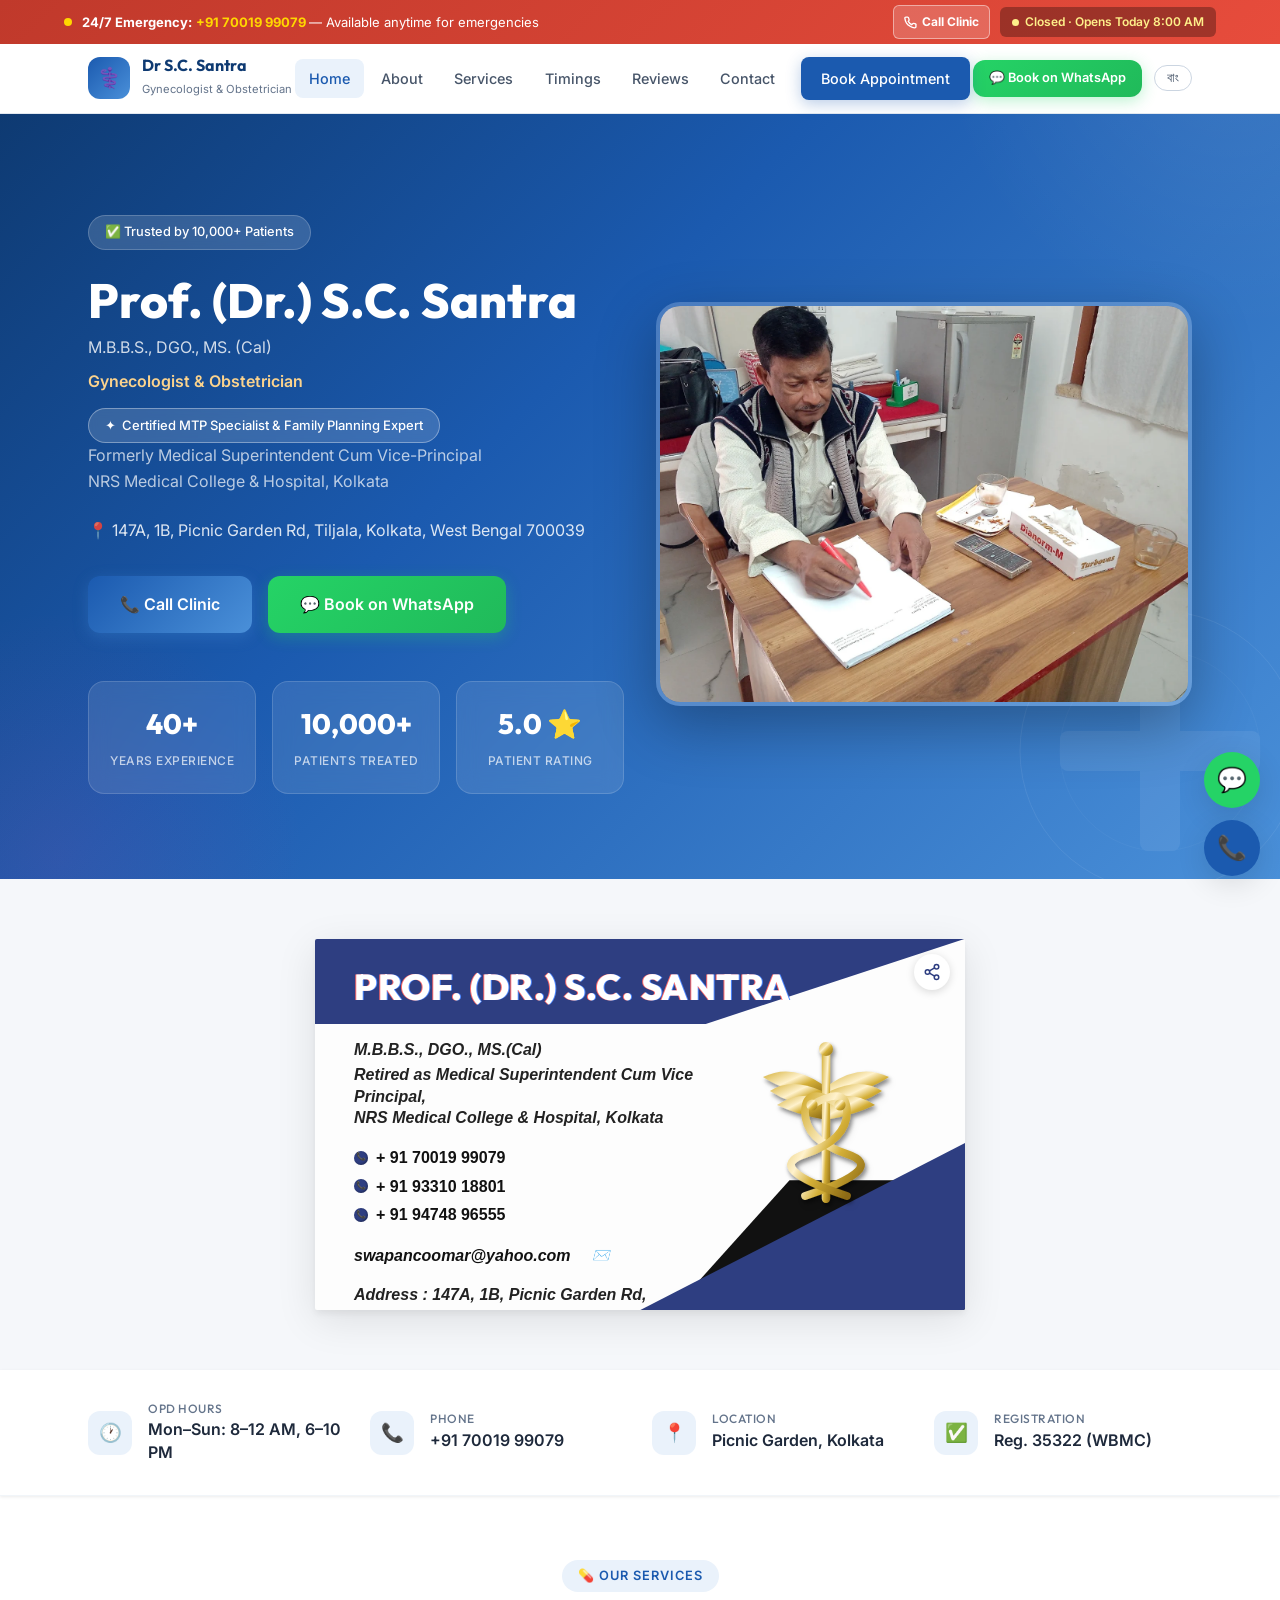
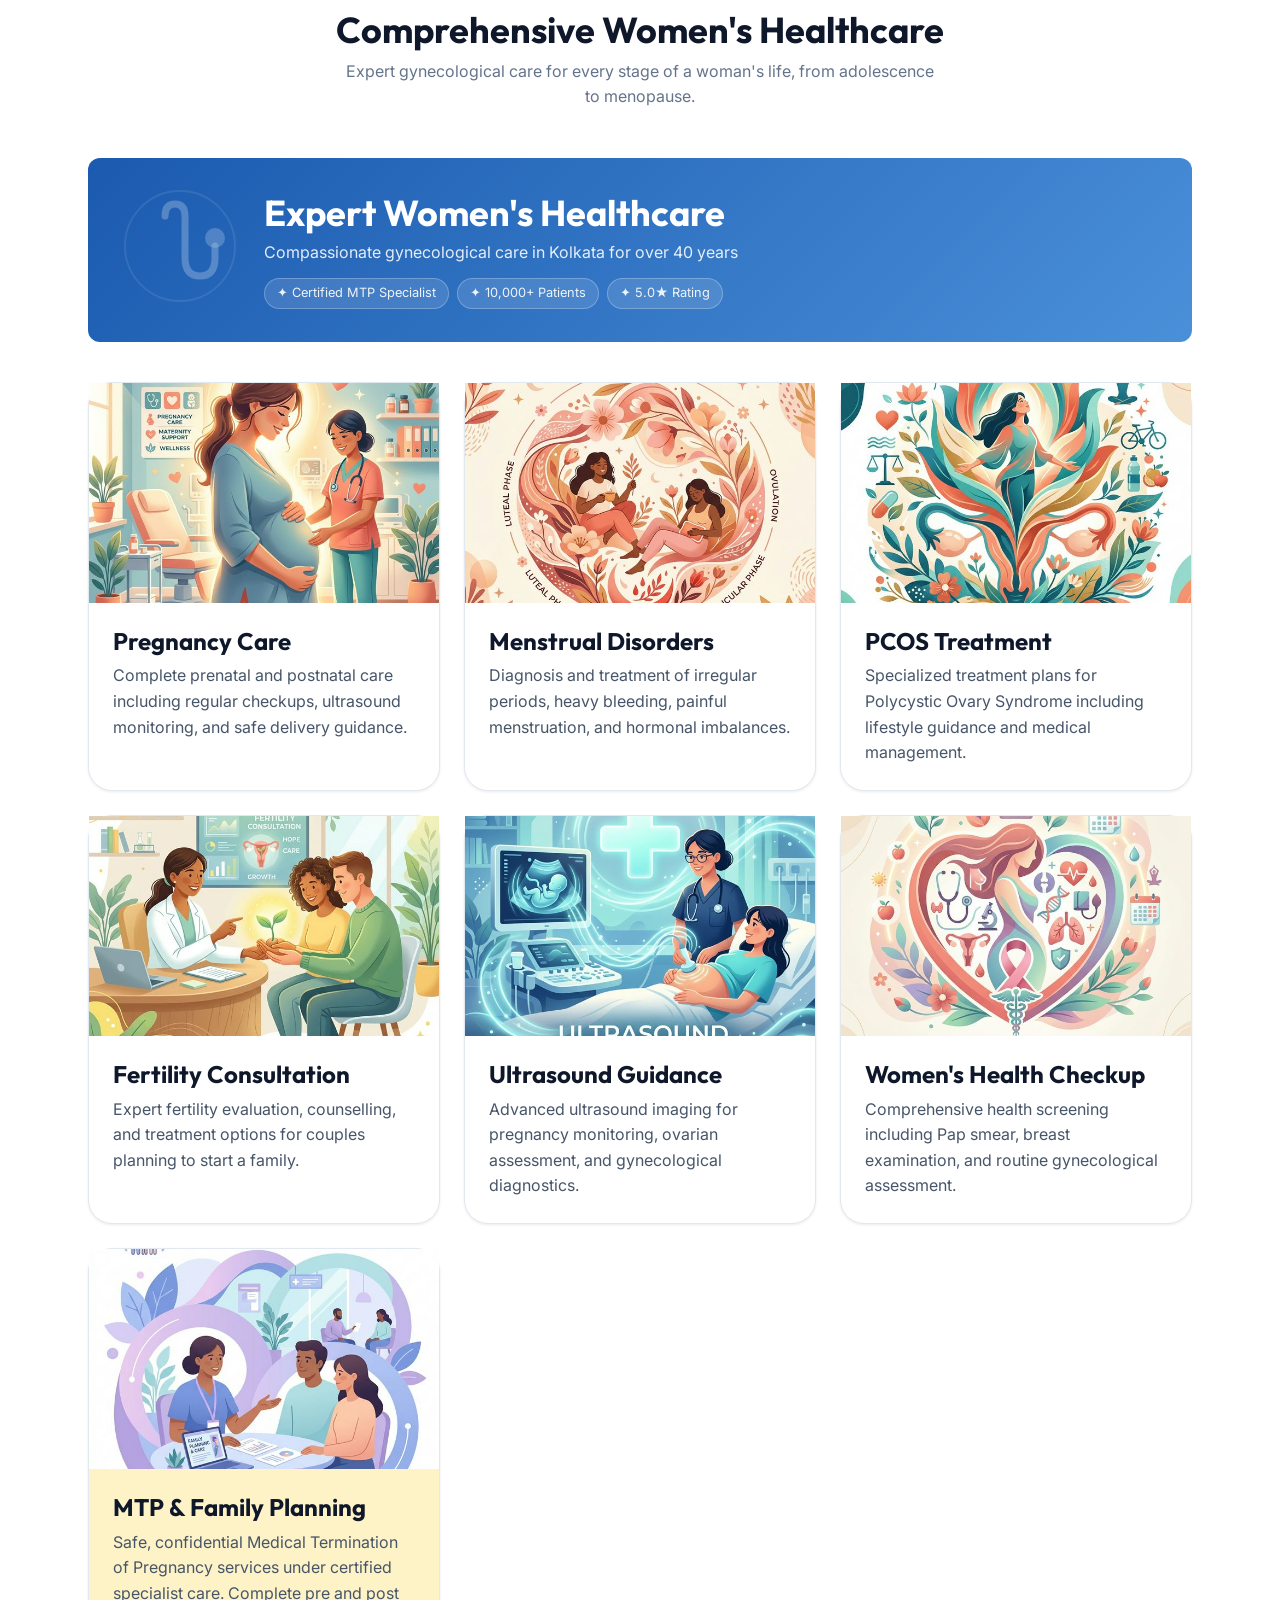
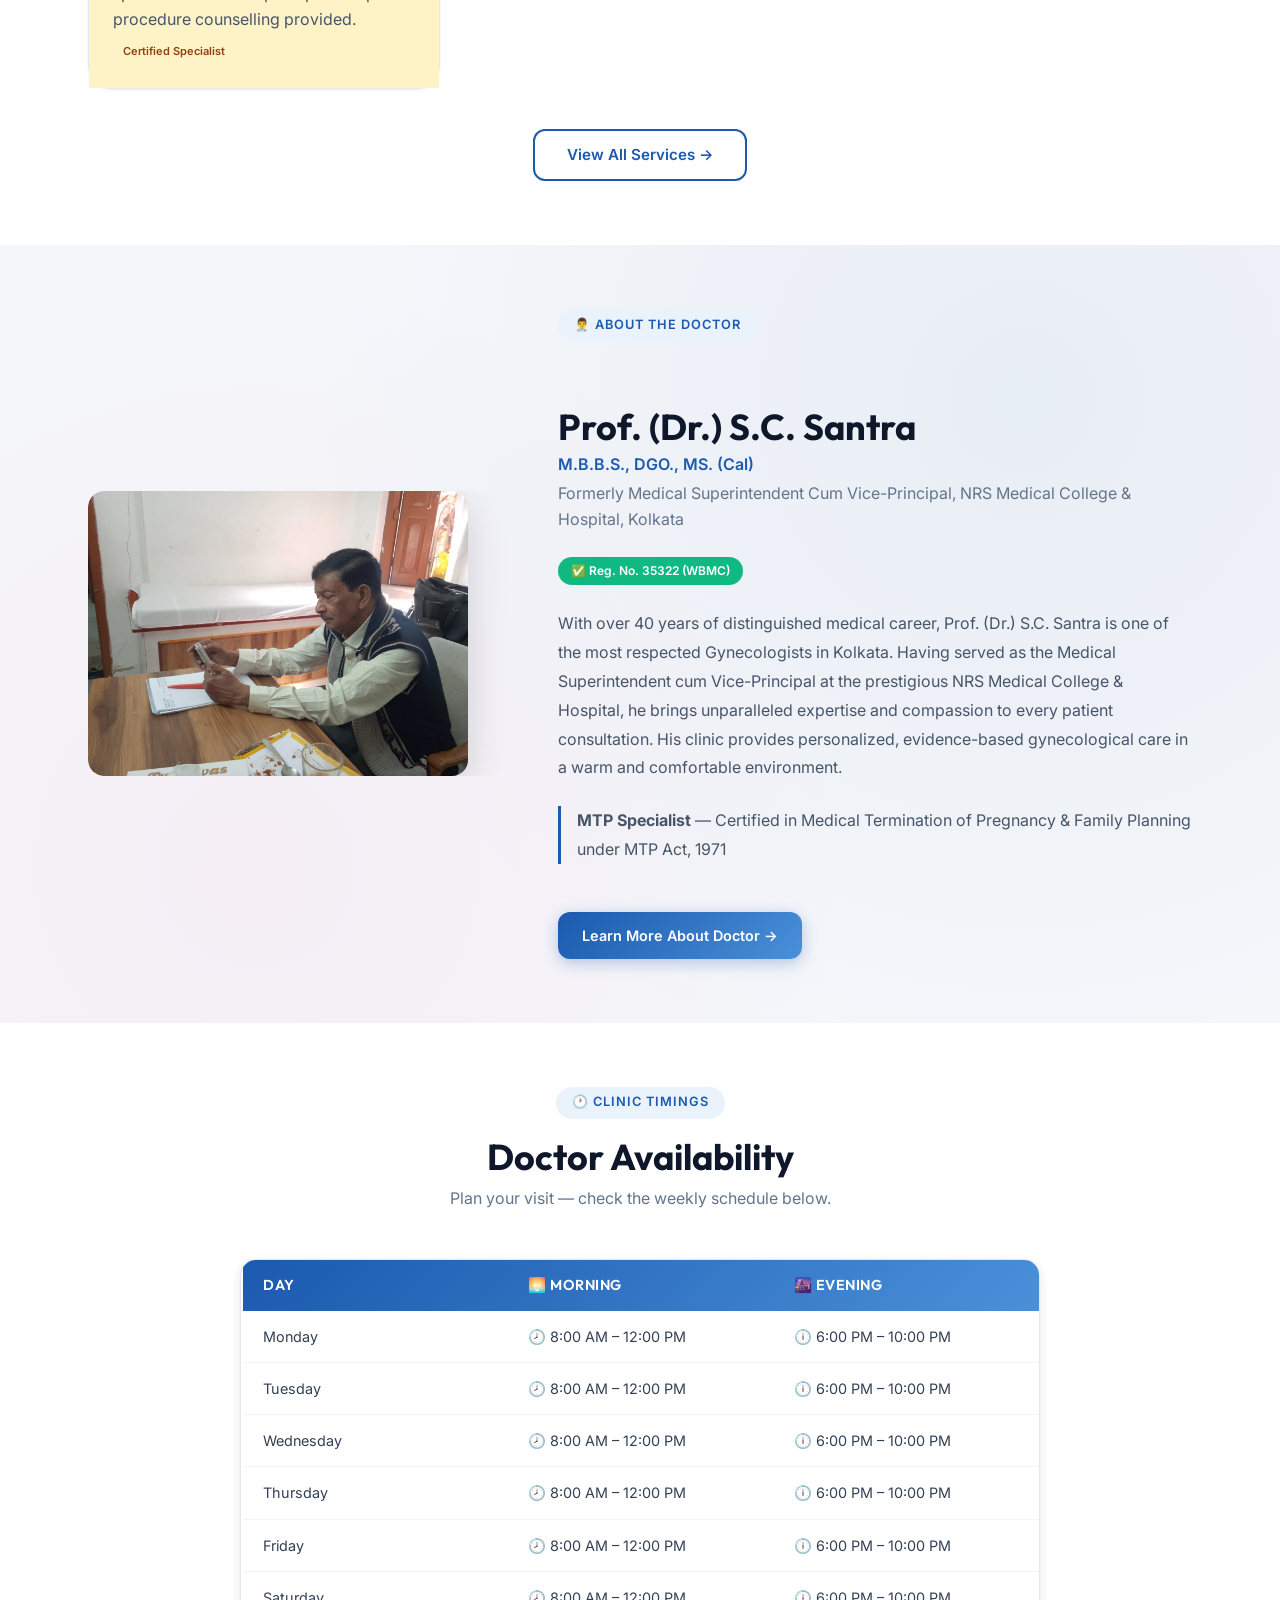
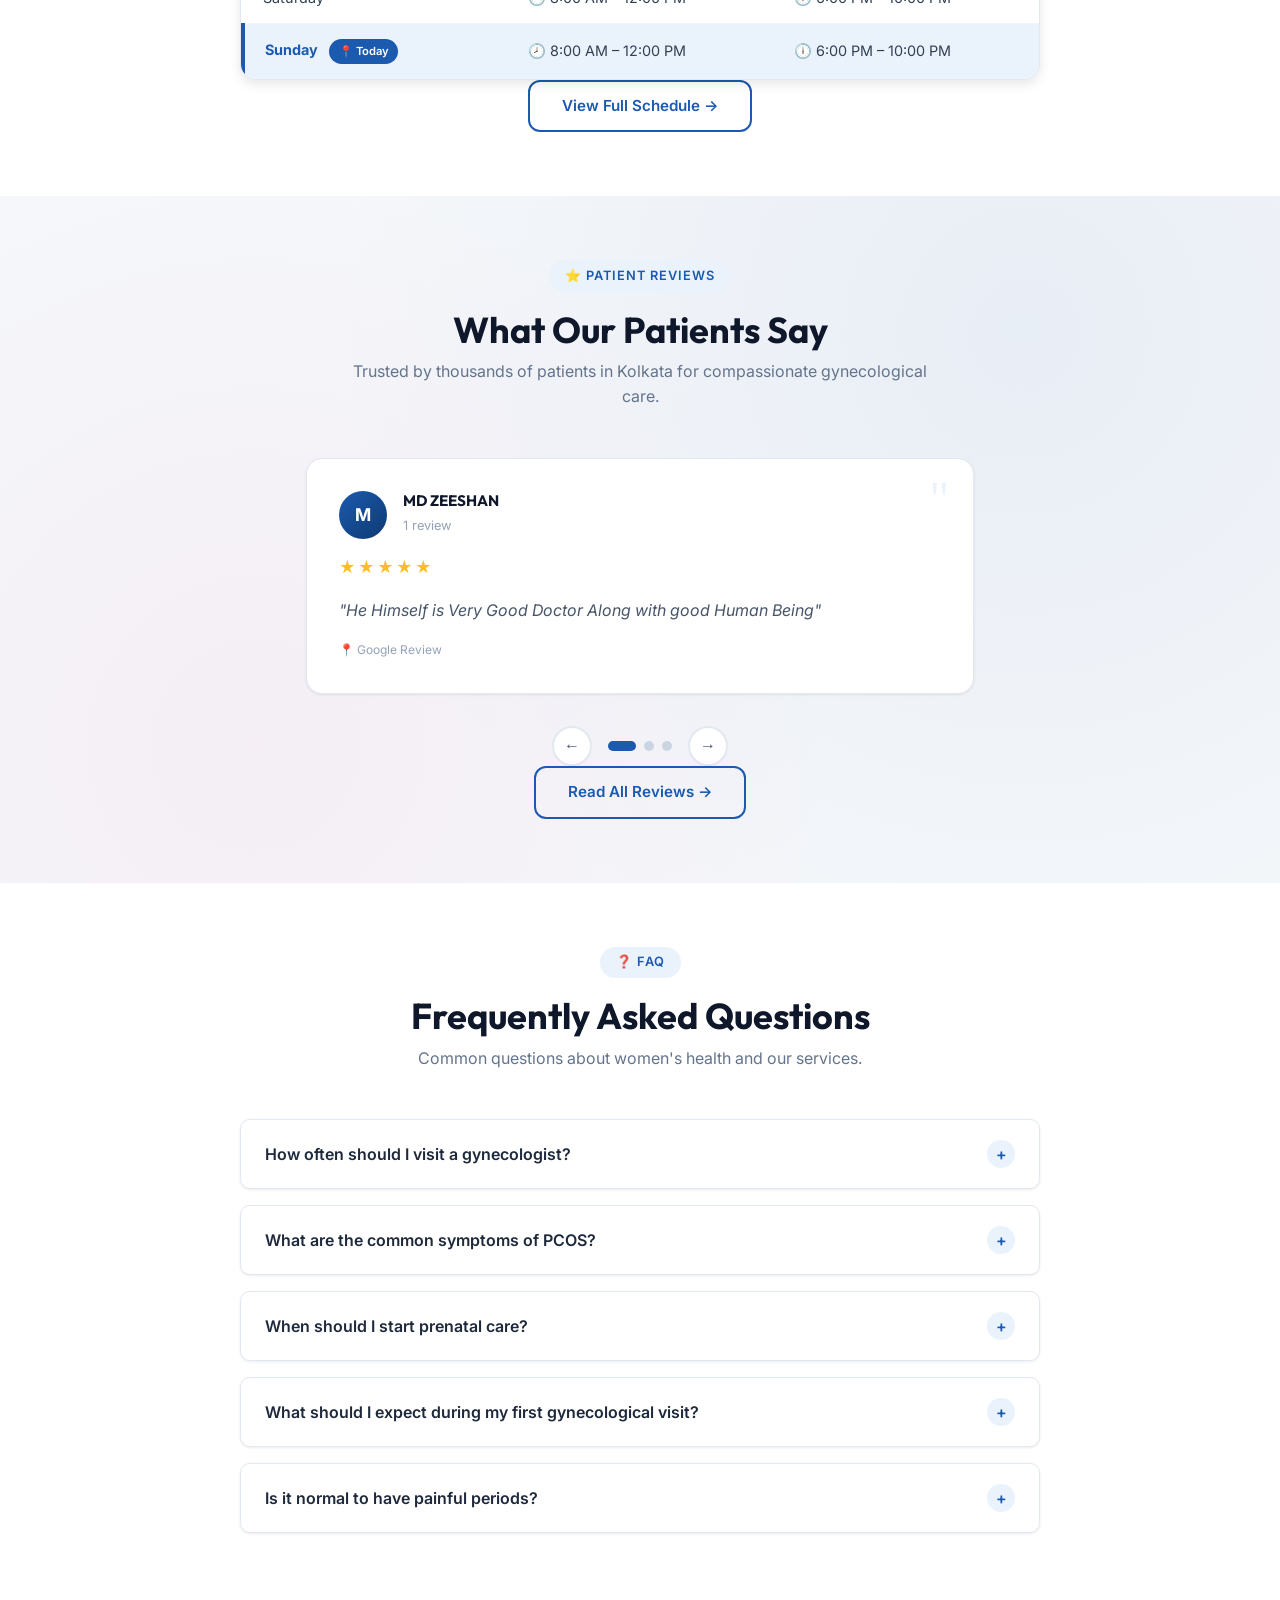
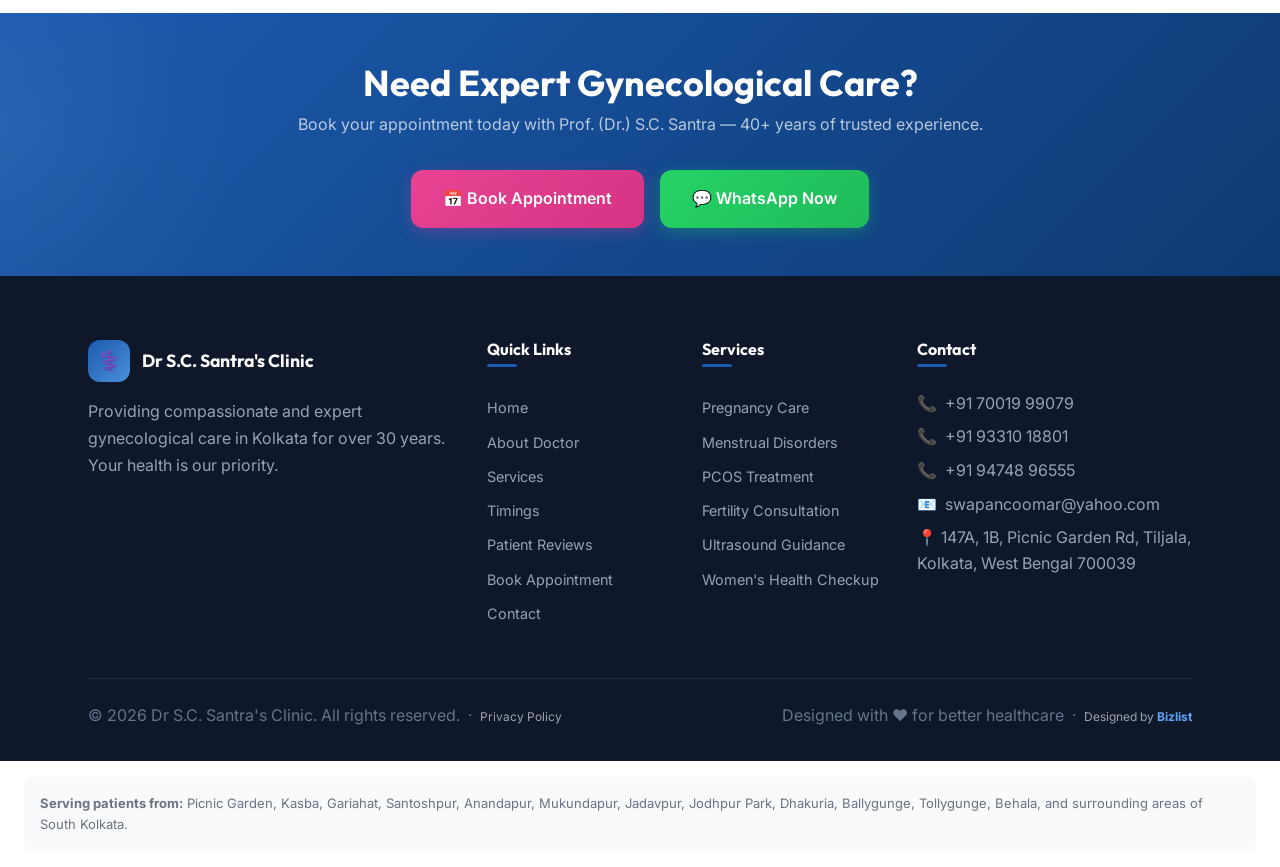
==== commit df98d7cf: "fix: grammar — add possessive apostrophe to Dr S.C. Santra's Clinic" ====
--- a/index.html
+++ b/index.html
@@ -10,7 +10,7 @@
     content="Prof. (Dr.) S.C. Santra — MBBS, DGO, MS (Cal). Experienced Gynecologist & Obstetrician in Picnic Garden, Kolkata. Formerly Medical Superintendent, NRS Medical College. Book appointment today.">
   <meta name="keywords"
     content="Gynecologist in Kolkata, Best lady doctor in Picnic Garden, Pregnancy doctor Kolkata, PCOS treatment Kolkata, Women health doctor Tiljala, Dr SC Santra, NRS Medical College doctor, Obstetrician Kolkata">
-  <meta name="author" content="Dr S C Santra Clinic">
+  <meta name="author" content="Dr S.C. Santra's Clinic">
   <meta name="robots" content="index, follow">
 
   <!-- Open Graph -->
@@ -754,7 +754,7 @@
         <div class="footer-brand">
           <div class="footer-logo">
             <div class="footer-logo-icon">⚕️</div>
-            <h4>Dr S.C. Santra Clinic</h4>
+            <h4>Dr S.C. Santra's Clinic</h4>
           </div>
           <p>Providing compassionate and expert gynecological care in Kolkata for over 30 years. Your health is our
             priority.</p>
@@ -798,7 +798,7 @@
       </div>
 
       <div class="footer-bottom">
-        <p>© 2026 Dr S.C. Santra Clinic. All rights reserved. &nbsp;·&nbsp; <a href="privacy.html"
+        <p>© 2026 Dr S.C. Santra's Clinic. All rights reserved. &nbsp;·&nbsp; <a href="privacy.html"
             style="color:#9ca3af;font-size:12px;">Privacy Policy</a></p>
         <p>Designed with ❤️ for better healthcare &nbsp;·&nbsp; <a href="https://biz-list.vercel.app/" target="_blank"
             rel="noopener" style="color:#9ca3af;font-size:12px;text-decoration:none;">Designed by <strong
--- a/css/style.css
+++ b/css/style.css
@@ -3064,4 +3064,110 @@
     width: 40px;
     height: 40px;
   }
+}
+
+/* ============================================================
+   MOBILE CRITICAL FIXES — NAV, BANNER, FAQ
+   ============================================================ */
+
+/* FIX 1: Emergency banner — always visible */
+.emergency-banner {
+  position: relative;
+  z-index: 1100 !important;
+  display: block !important;
+  overflow: visible !important;
+}
+
+/* FIX 2: Nav overlay above sticky header */
+@media (max-width: 767px) {
+  .nav-links {
+    z-index: 1200 !important;
+    position: fixed !important;
+    top: 0 !important;
+    left: 0 !important;
+    right: 0 !important;
+    bottom: 0 !important;
+    width: 100vw !important;
+    height: 100vh !important;
+    height: 100dvh !important;
+    background: rgba(10, 22, 50, 0.96) !important;
+    backdrop-filter: blur(20px) !important;
+    -webkit-backdrop-filter: blur(20px) !important;
+    display: flex !important;
+    flex-direction: column !important;
+    justify-content: center !important;
+    align-items: center !important;
+    gap: 1.5rem !important;
+    padding: 5rem 2rem 3rem !important;
+    overflow-y: auto !important;
+    transform: translateX(100%) !important;
+    transition: transform 0.35s cubic-bezier(0.25, 0.46, 0.45, 0.94) !important;
+    pointer-events: none;
+  }
+
+  .nav-links.active {
+    transform: translateX(0) !important;
+    pointer-events: all !important;
+  }
+
+  .nav-links a {
+    color: #ffffff !important;
+    font-size: 1.25rem !important;
+    font-weight: 600 !important;
+    padding: 0.75rem 2.5rem !important;
+    width: 100% !important;
+    text-align: center !important;
+    border-radius: 12px !important;
+    transition: background 0.2s;
+    text-decoration: none !important;
+  }
+
+  .nav-links a:hover,
+  .nav-links a.active {
+    background: rgba(255, 255, 255, 0.15) !important;
+  }
+
+  .nav-links .btn-primary {
+    background: var(--primary) !important;
+    color: white !important;
+    width: 80% !important;
+    margin-top: 0.5rem !important;
+  }
+
+  .hamburger {
+    display: flex !important;
+    z-index: 1300 !important;
+    position: relative !important;
+  }
+
+  .hamburger.active span:nth-child(1) {
+    transform: translateY(7px) rotate(45deg);
+  }
+
+  .hamburger.active span:nth-child(2) {
+    opacity: 0;
+    transform: scaleX(0);
+  }
+
+  .hamburger.active span:nth-child(3) {
+    transform: translateY(-7px) rotate(-45deg);
+  }
+}
+
+/* FIX 3: FAQ accordion — no padding leak when closed */
+.faq-answer {
+  max-height: 0 !important;
+  overflow: hidden !important;
+  transition: max-height 0.4s ease !important;
+  padding: 0 !important;
+  font-size: inherit !important;
+}
+
+.faq-item.active .faq-answer {
+  max-height: 600px !important;
+}
+
+/* FIX 4: Header z-index stays below nav overlay */
+.header {
+  z-index: 1000 !important;
 }
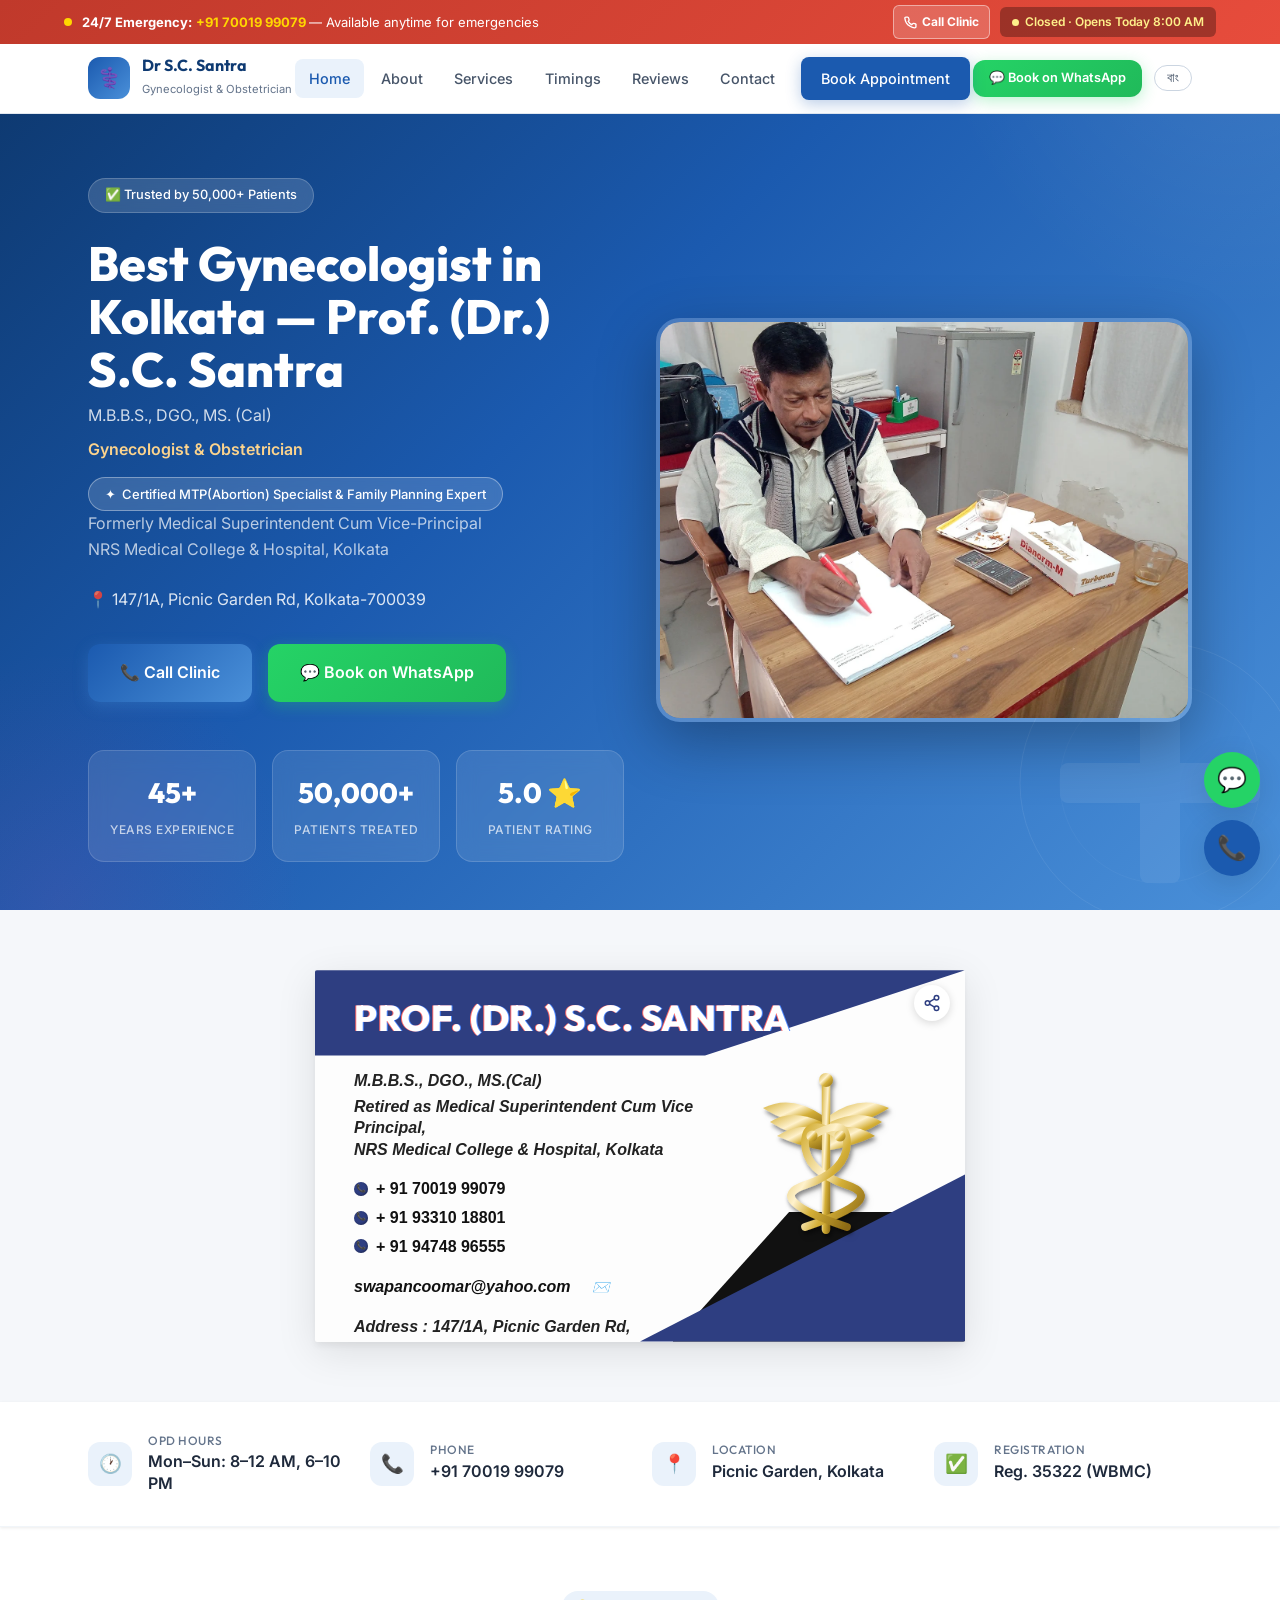
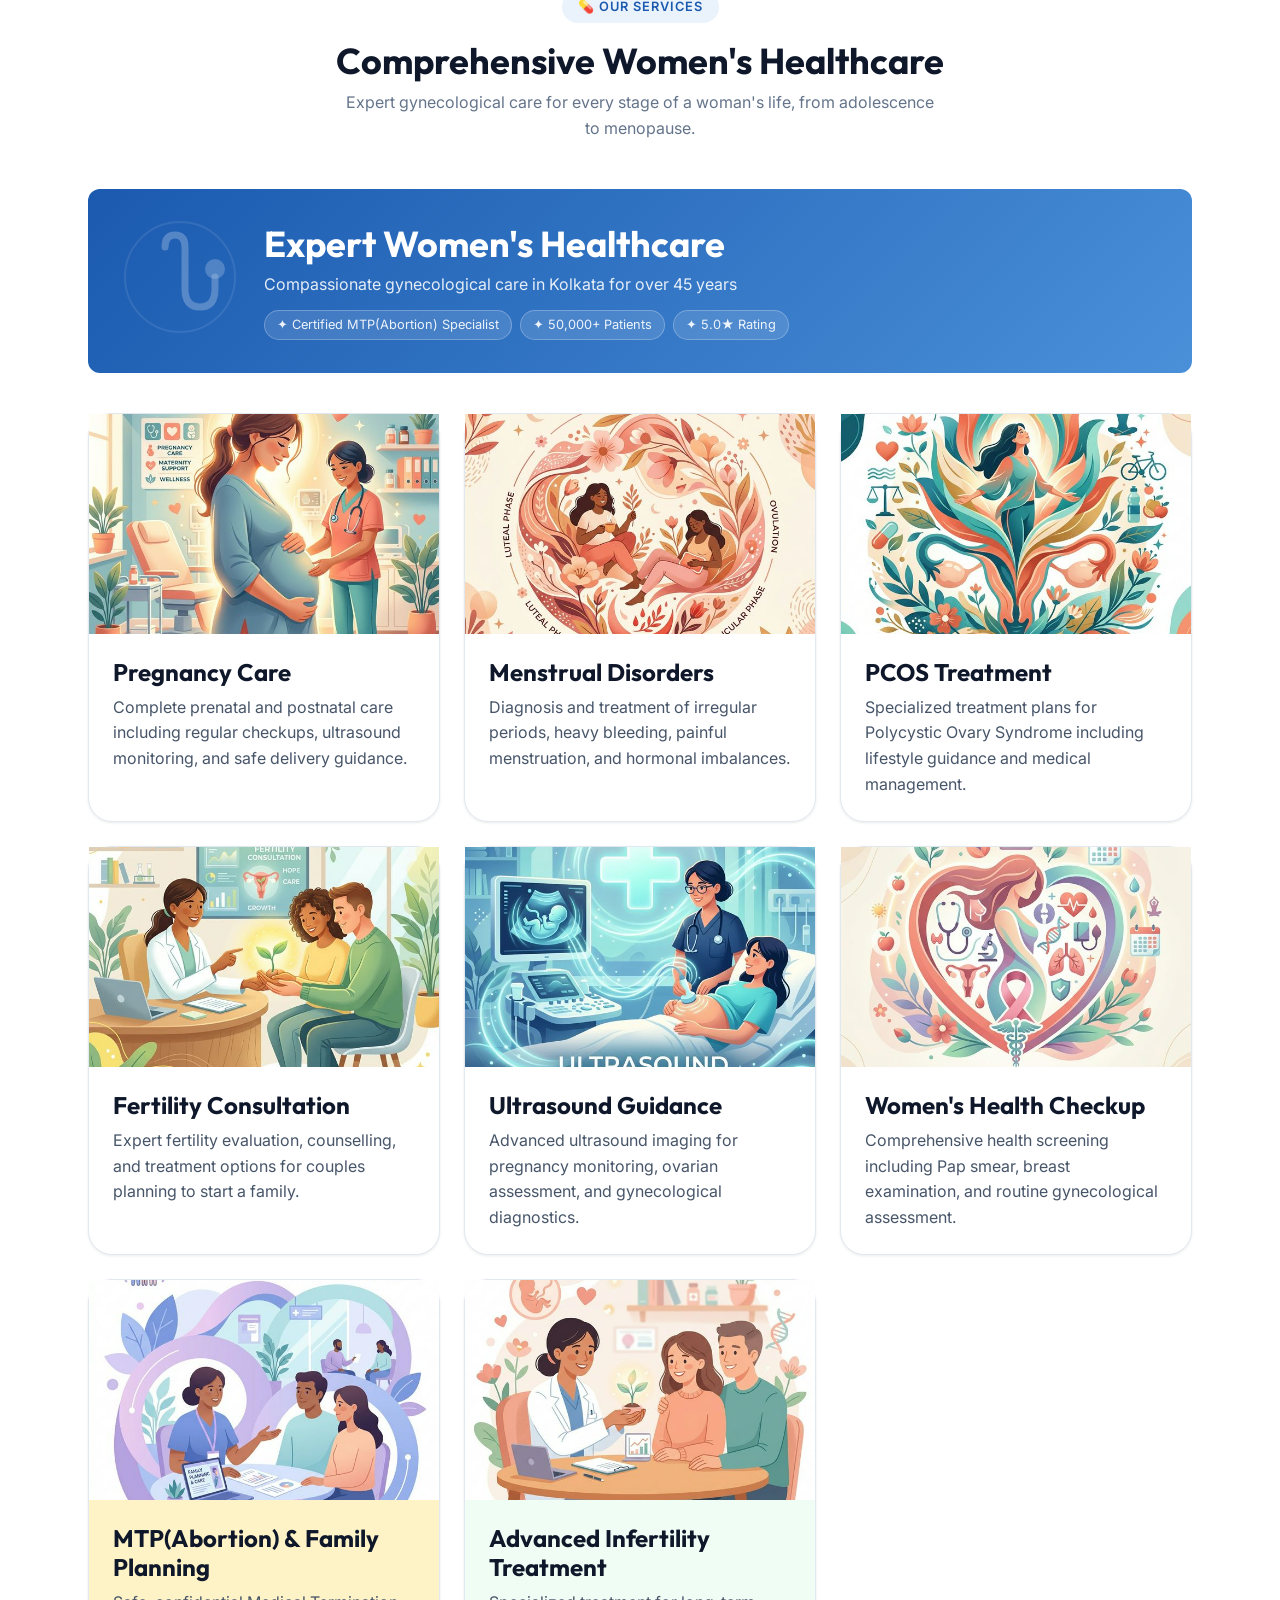
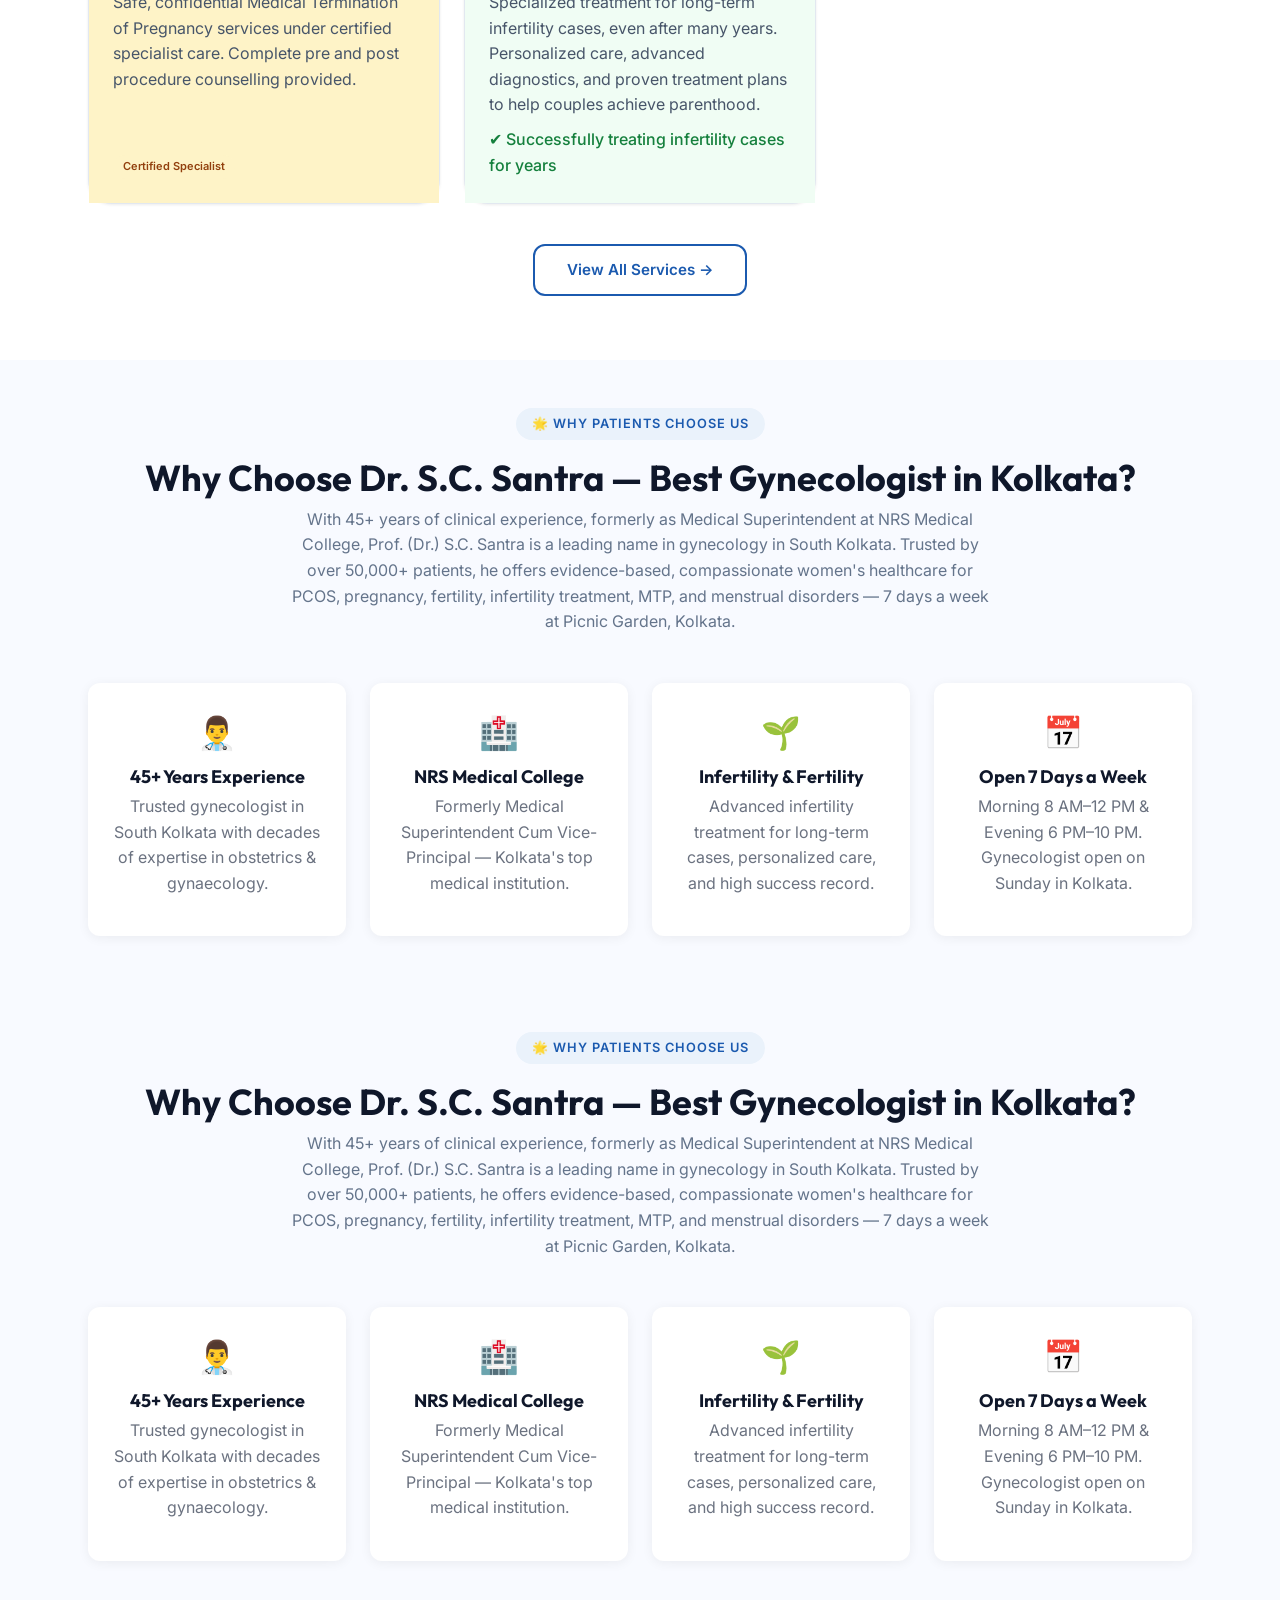
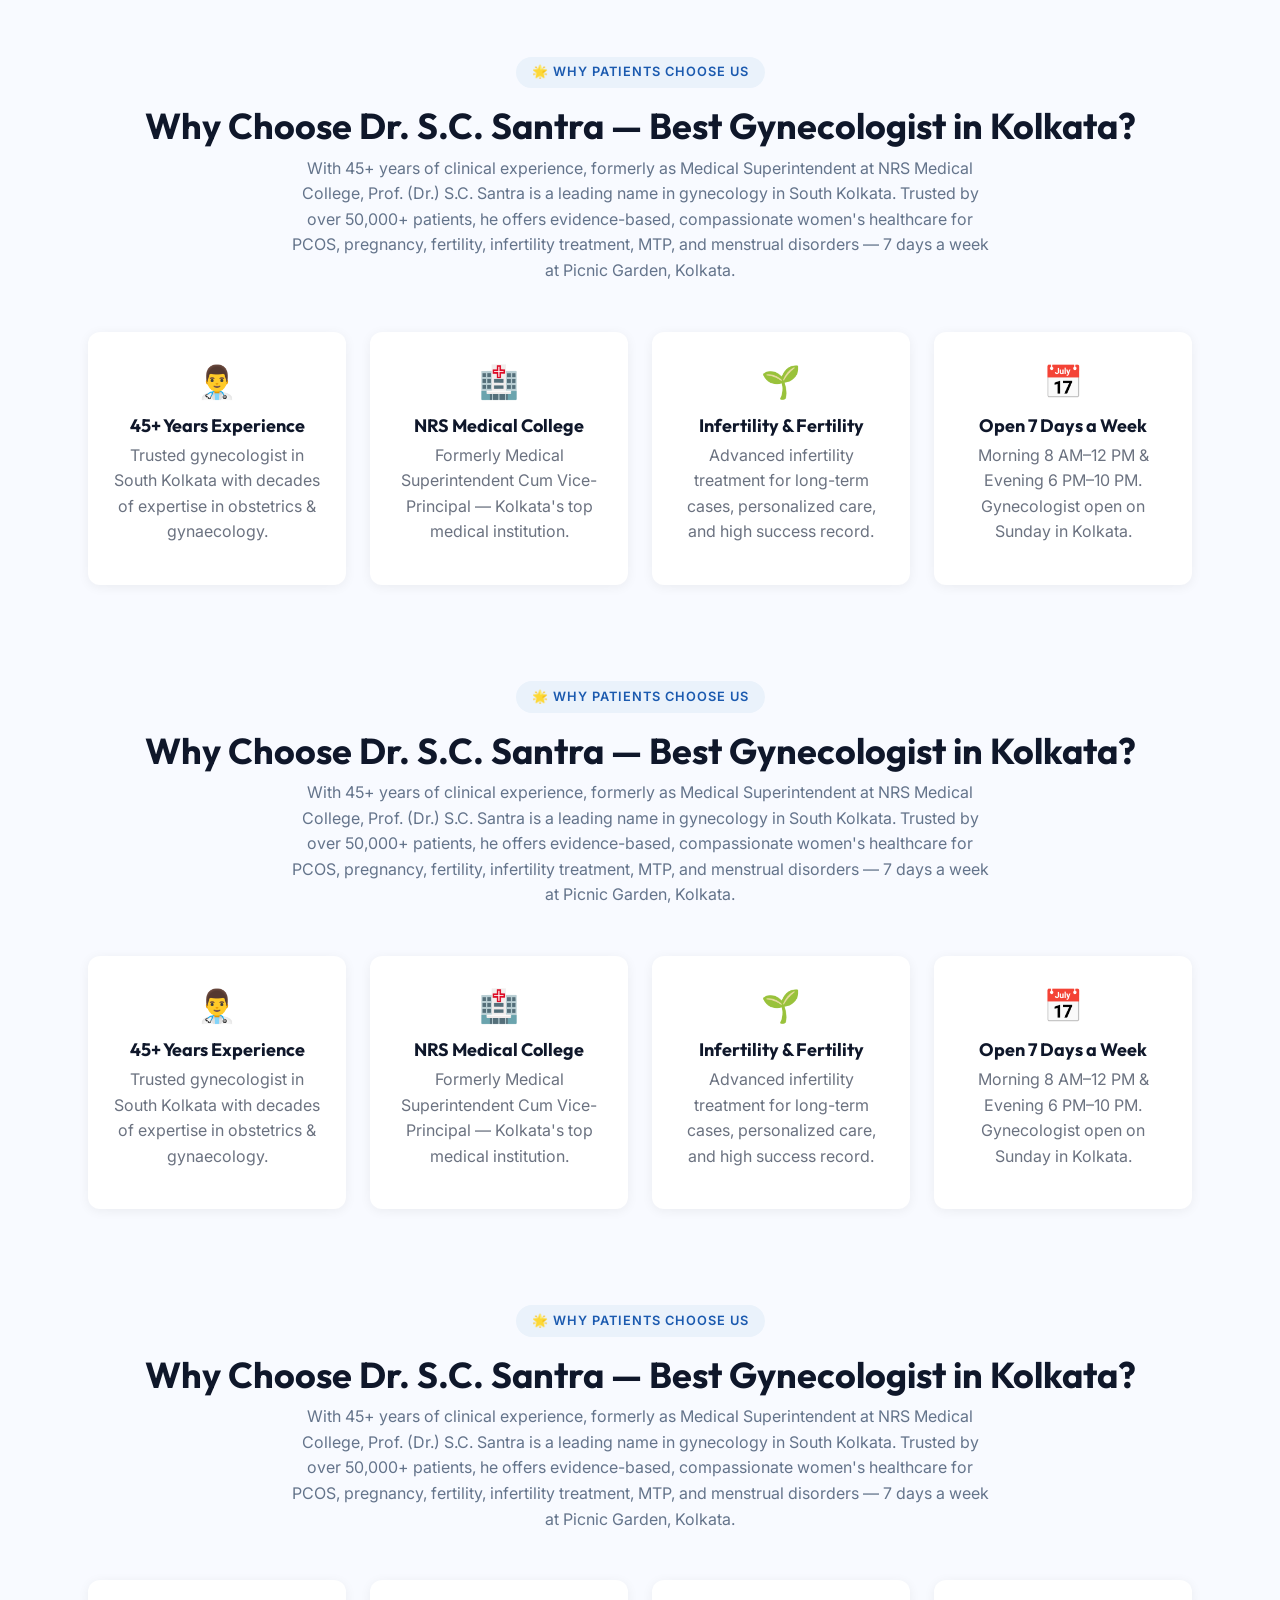
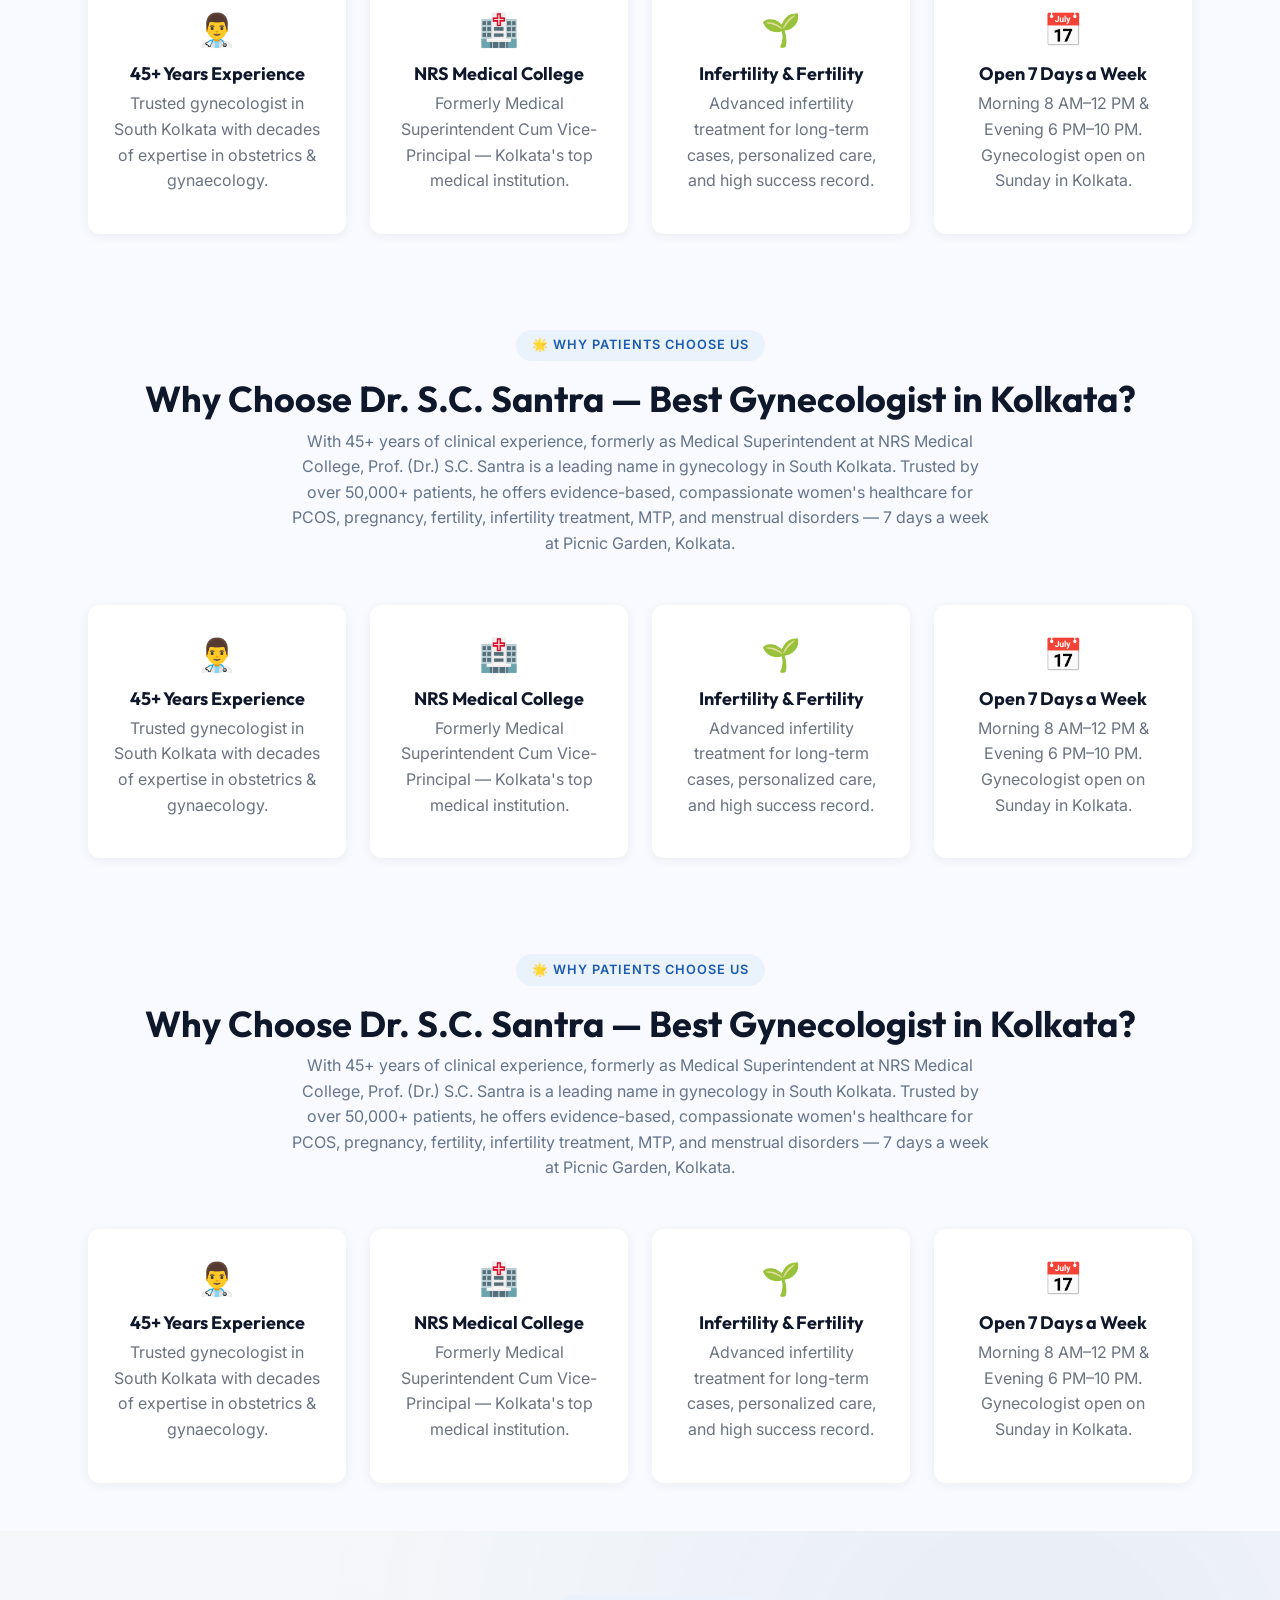
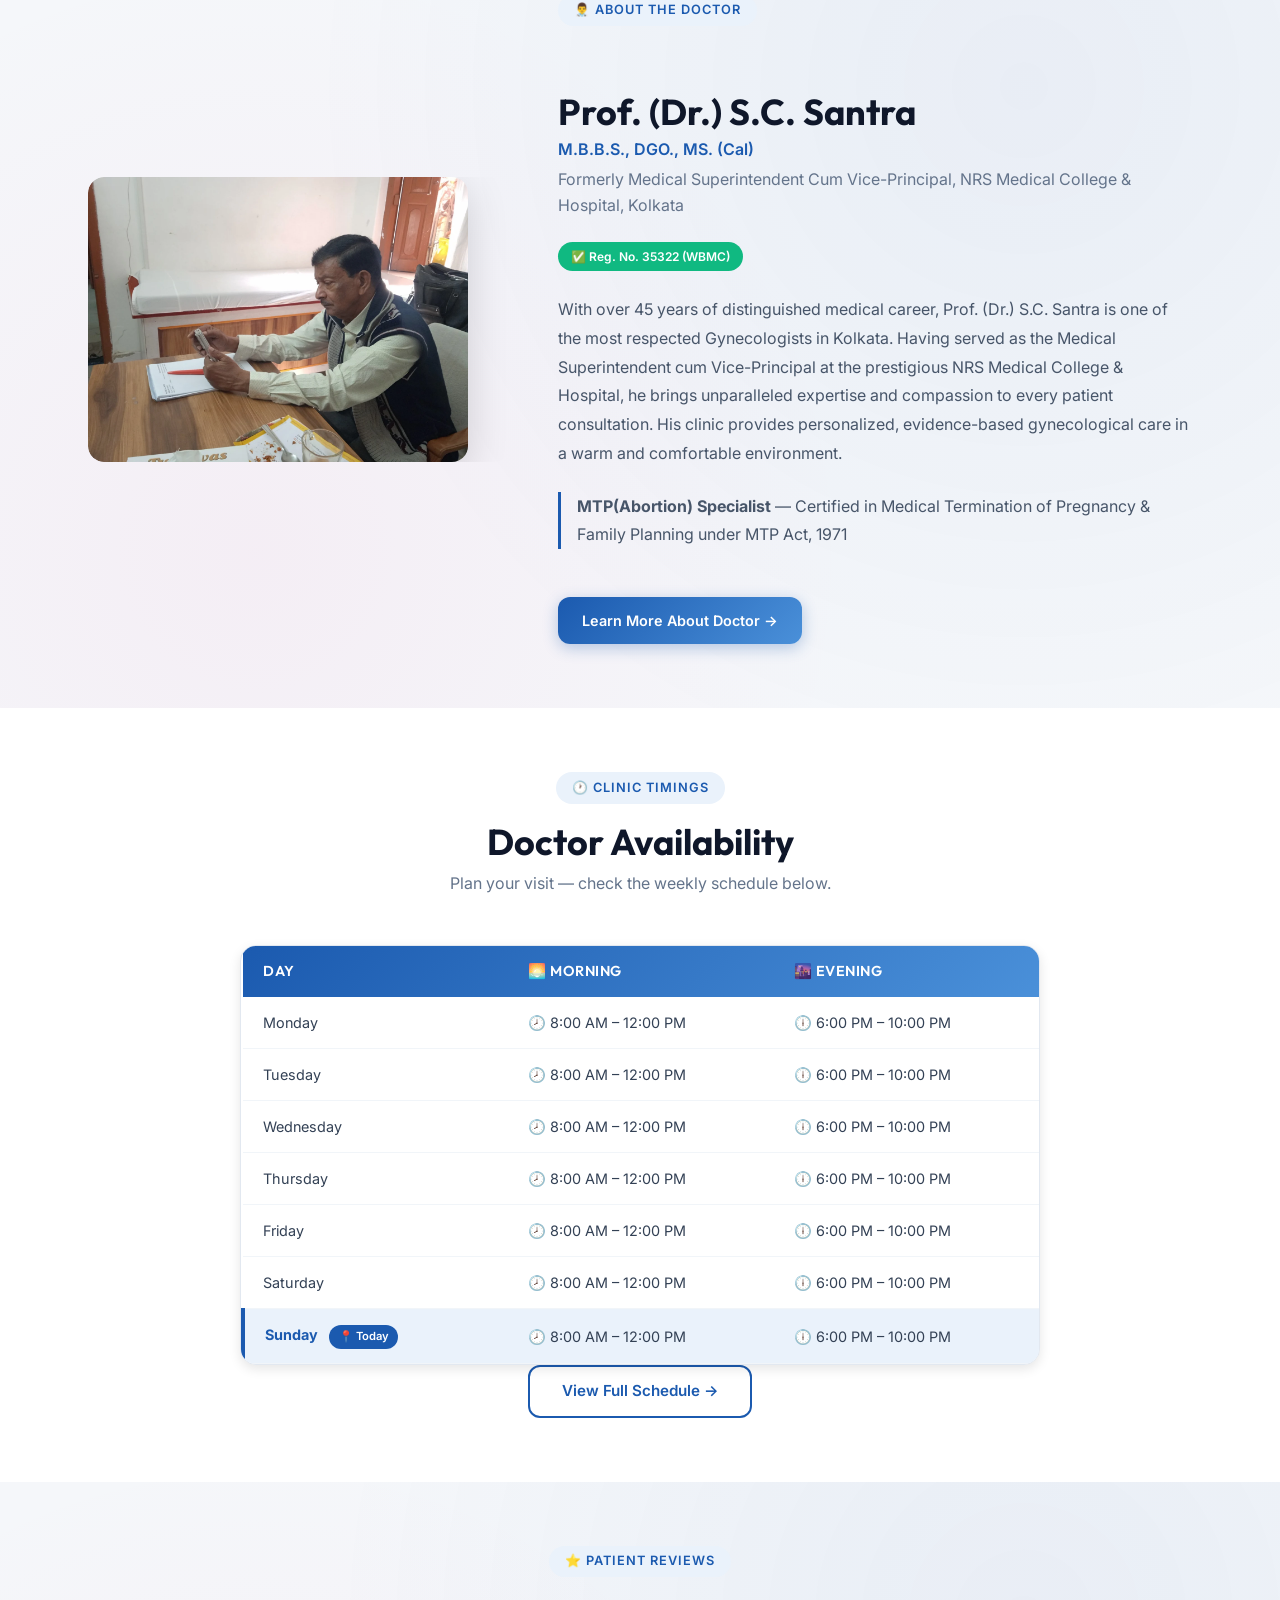
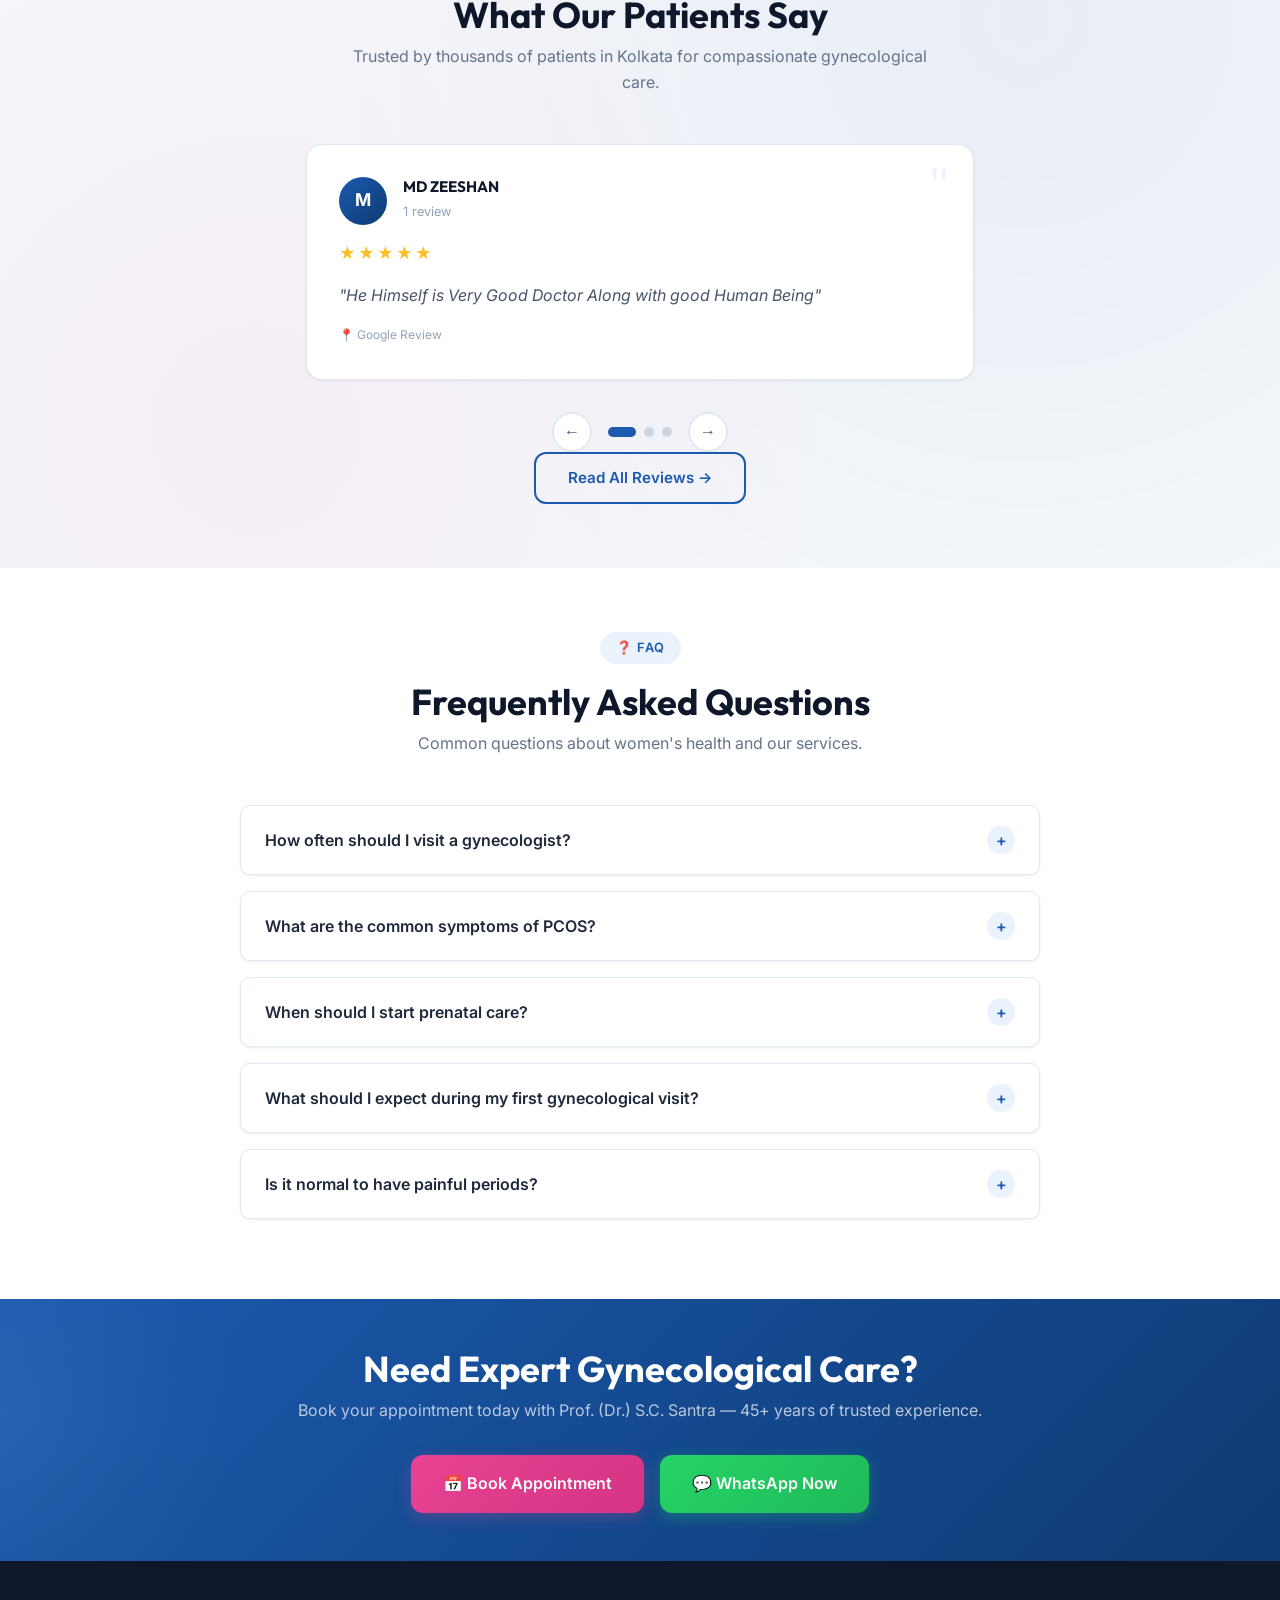
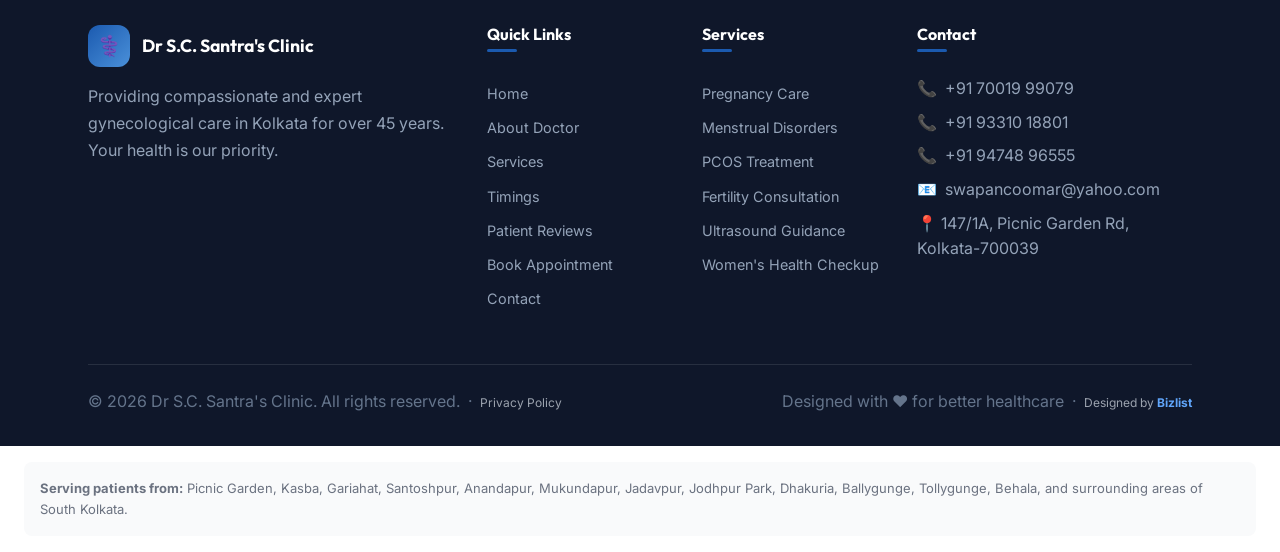
==== commit 7a17883b: "feat: full SEO optimization + infertility card + address update + stats update - Update patient coun" ====
--- a/index.html
+++ b/index.html
@@ -1,95 +1,149 @@
-<!DOCTYPE html>
+﻿<!DOCTYPE html>
 <html lang="en">
 
 <head>
   <meta charset="UTF-8">
   <meta name="viewport" content="width=device-width, initial-scale=1.0">
   <meta name="view-transition" content="same-origin">
-  <title>Prof. (Dr.) S.C. Santra — Gynecologist in Kolkata | Best Lady Doctor Picnic Garden</title>
-  <meta name="description"
-    content="Prof. (Dr.) S.C. Santra — MBBS, DGO, MS (Cal). Experienced Gynecologist & Obstetrician in Picnic Garden, Kolkata. Formerly Medical Superintendent, NRS Medical College. Book appointment today.">
-  <meta name="keywords"
-    content="Gynecologist in Kolkata, Best lady doctor in Picnic Garden, Pregnancy doctor Kolkata, PCOS treatment Kolkata, Women health doctor Tiljala, Dr SC Santra, NRS Medical College doctor, Obstetrician Kolkata">
-  <meta name="author" content="Dr S.C. Santra's Clinic">
-  <meta name="robots" content="index, follow">
+  <title>Best Gynecologist in Kolkata | Prof. (Dr.) S.C. Santra — Picnic Garden Clinic</title>
+  <meta name="description" content="Prof. (Dr.) S.C. Santra — Top Gynecologist &amp; Obstetrician in Kolkata with 45+ years of experience. Expert in PCOS, Pregnancy Care, Fertility &amp; MTP. Clinic at Picnic Garden, Kolkata. Book now: +91 70019 99079.">
+  <meta name="keywords" content="best gynecologist in Kolkata, lady doctor Kolkata, gynecologist near me, gynecologist Picnic Garden, PCOS treatment Kolkata, pregnancy doctor Kolkata, obstetrician Kolkata, fertility doctor Kolkata, women's clinic South Kolkata, MTP specialist Kolkata, gynecologist Tiljala, menstrual disorder treatment Kolkata, Dr SC Santra gynecologist, infertility treatment Kolkata">
+  <meta name="author" content="Prof. (Dr.) S.C. Santra">
+  <meta name="robots" content="index, follow, max-snippet:-1, max-image-preview:large, max-video-preview:-1">
+  <meta name="language" content="English">
+  <meta name="revisit-after" content="7 days">
+  <meta name="geo.region" content="IN-WB">
+  <meta name="geo.placename" content="Kolkata">
+  <meta name="geo.position" content="22.5250;88.3850">
+  <meta name="ICBM" content="22.5250, 88.3850">
+  <meta name="theme-color" content="#1B5AAF">
+  <link rel="canonical" href="https://docdemo-chi.vercel.app/index.html">
 
   <!-- Open Graph -->
-  <meta property="og:title" content="Prof. (Dr.) S.C. Santra — Gynecologist & Obstetrician in Kolkata">
-  <meta property="og:description"
-    content="Experienced Gynecologist in Picnic Garden, Kolkata. Formerly Medical Superintendent, NRS Medical College. Book your appointment today.">
   <meta property="og:type" content="website">
-  <meta property="og:url" content="https://www.drscsantra.com">
-  <meta property="og:image" content="images/doctor-1.jpg">
+  <meta property="og:url" content="https://docdemo-chi.vercel.app/index.html">
+  <meta property="og:title" content="Best Gynecologist in Kolkata | Prof. (Dr.) S.C. Santra">
+  <meta property="og:description" content="45+ years experience. Expert in Pregnancy, PCOS, Fertility &amp; MTP. Clinic at Picnic Garden, Kolkata. Book now: +91 70019 99079.">
+  <meta property="og:image" content="https://docdemo-chi.vercel.app/images/doctor-1.jpg">
   <meta property="og:locale" content="en_IN">
+  <meta property="og:site_name" content="Dr. S.C. Santra Gynecology Clinic">
+
+  <!-- Twitter Card -->
+  <meta name="twitter:card" content="summary_large_image">
+  <meta name="twitter:title" content="Best Gynecologist in Kolkata | Prof. (Dr.) S.C. Santra">
+  <meta name="twitter:description" content="45+ years experience. Expert in Pregnancy, PCOS, Fertility &amp; MTP. Book now.">
+  <meta name="twitter:image" content="https://docdemo-chi.vercel.app/images/doctor-1.jpg">
 
   <!-- Favicon -->
-  <link rel="icon" type="image/svg+xml"
-    href="data:image/svg+xml,<svg xmlns='http://www.w3.org/2000/svg' viewBox='0 0 100 100'><text y='.9em' font-size='90'>⚕️</text></svg>">
-
-  <!-- Preconnect for Google Fonts (Bug #6: reduce font load time) -->
+  <link rel="icon" type="image/svg+xml" href="data:image/svg+xml,<svg xmlns='http://www.w3.org/2000/svg' viewBox='0 0 100 100'><text y='.9em' font-size='90'>⚕️</text></svg>">
+
+  <!-- Preconnect -->
   <link rel="preconnect" href="https://fonts.googleapis.com">
+  <link rel="dns-prefetch" href="https://fonts.googleapis.com">
   <link rel="preconnect" href="https://fonts.gstatic.com" crossorigin>
+
+  <!-- Hero image preload -->
+  <link rel="preload" as="image" href="/images/doctor-1.jpg">
 
   <!-- Stylesheets -->
   <link rel="stylesheet" href="css/style.css">
 
-  <!-- Schema Markup: MedicalClinic + LocalBusiness (Upgrade 7) -->
+    <!-- Schema: Physician -->
   <script type="application/ld+json">
   {
     "@context": "https://schema.org",
-    "@type": ["MedicalClinic", "LocalBusiness"],
-    "name": "Dr S.C. Santra Clinic",
-    "alternateName": "Prof. (Dr.) S.C. Santra Gynecologist",
-    "description": "Expert gynecological and obstetric care by Prof. (Dr.) S.C. Santra, former Medical Superintendent of NRS Medical College, Kolkata. 40+ years of womens healthcare experience.",
-    "url": "https://docdemo-chi.vercel.app",
-    "telephone": ["+917001999079", "+919331018801", "+919474896555"],
+    "@type": "Physician",
+    "name": "Prof. (Dr.) S.C. Santra",
+    "description": "Senior Gynecologist and Obstetrician in Kolkata with 45+ years of experience. Expert in PCOS, Pregnancy Care, Fertility Consultation, Infertility Treatment, MTP, and Women's Health.",
+    "image": "https://docdemo-chi.vercel.app/images/doctor-1.jpg",
+    "url": "https://docdemo-chi.vercel.app/",
+    "telephone": "+917001999079",
     "email": "swapancoomar@yahoo.com",
-    "image": "https://docdemo-chi.vercel.app/images/doctor-1.jpg",
-    "logo": "https://docdemo-chi.vercel.app/images/doctor-1.jpg",
+    "medicalSpecialty": ["Gynecology", "Obstetrics", "Family Planning", "Reproductive Medicine"],
+    "hasCredential": [
+      {"@type": "EducationalOccupationalCredential", "credentialCategory": "degree", "name": "MBBS"},
+      {"@type": "EducationalOccupationalCredential", "credentialCategory": "degree", "name": "DGO"},
+      {"@type": "EducationalOccupationalCredential", "credentialCategory": "degree", "name": "MS (Obstetrics & Gynaecology), Calcutta University"}
+    ],
+    "identifier": {"@type": "PropertyValue", "name": "WBMC Registration", "value": "35322"},
     "address": {
       "@type": "PostalAddress",
-      "streetAddress": "147A, 1B, Picnic Garden Rd, Tiljala",
+      "streetAddress": "147/1A, Picnic Garden Road",
       "addressLocality": "Kolkata",
       "addressRegion": "West Bengal",
       "postalCode": "700039",
       "addressCountry": "IN"
     },
-    "geo": {
-      "@type": "GeoCoordinates",
-      "latitude": 22.5354,
-      "longitude": 88.3838
-    },
+    "geo": {"@type": "GeoCoordinates", "latitude": 22.5250, "longitude": 88.3850},
     "openingHoursSpecification": [
-      { "@type": "OpeningHoursSpecification", "dayOfWeek": ["Monday","Tuesday","Thursday","Friday"], "opens": "09:00", "closes": "13:00" },
-      { "@type": "OpeningHoursSpecification", "dayOfWeek": ["Monday","Tuesday","Thursday","Friday"], "opens": "17:00", "closes": "21:00" },
-      { "@type": "OpeningHoursSpecification", "dayOfWeek": "Saturday", "opens": "10:00", "closes": "14:00" },
-      { "@type": "OpeningHoursSpecification", "dayOfWeek": "Saturday", "opens": "18:00", "closes": "21:00" }
+      {"@type": "OpeningHoursSpecification", "dayOfWeek": ["Monday","Tuesday","Wednesday","Thursday","Friday","Saturday","Sunday"], "opens": "08:00", "closes": "12:00"},
+      {"@type": "OpeningHoursSpecification", "dayOfWeek": ["Monday","Tuesday","Wednesday","Thursday","Friday","Saturday","Sunday"], "opens": "18:00", "closes": "22:00"}
     ],
-    "aggregateRating": { "@type": "AggregateRating", "ratingValue": "5.0", "reviewCount": "3", "bestRating": "5" },
-    "medicalSpecialty": ["Obstetrics", "Gynecology"],
-    "availableService": [
-      { "@type": "MedicalTherapy", "name": "Pregnancy Care" },
-      { "@type": "MedicalTherapy", "name": "PCOS Treatment" },
-      { "@type": "MedicalTherapy", "name": "Fertility Consultation" },
-      { "@type": "MedicalTherapy", "name": "Menstrual Disorder Treatment" },
-      { "@type": "MedicalTherapy", "name": "Menopause Management" },
-      { "@type": "MedicalTherapy", "name": "Ultrasound Guidance" },
-      { "@type": "MedicalTherapy", "name": "Womens Health Checkup" },
-      { "@type": "MedicalTherapy", "name": "Family Planning" },
-      { "@type": "MedicalTherapy", "name": "Gynecological Surgery Consultation" }
-    ],
-    "hasMap": "https://www.google.com/maps/place/Cyber+Point/@22.5289484,88.3876756,21z/data=!4m6!3m5!1s0x3a0276b9f8d265f1:0x5fddfa31508e45bd!8m2!3d22.5290211!4d88.3877054",
-    "priceRange": "\u20b9\u20b9",
+    "aggregateRating": {"@type": "AggregateRating", "ratingValue": "5.0", "reviewCount": "50000", "bestRating": "5", "worstRating": "1"},
+    "priceRange": "₹₹",
     "currenciesAccepted": "INR",
     "paymentAccepted": "Cash, UPI",
-    "areaServed": ["Kolkata","Picnic Garden","Kasba","Gariahat","Santoshpur","Anandapur"],
-    "founder": {
-      "@type": "Physician",
-      "name": "Prof. (Dr.) S.C. Santra",
-      "jobTitle": "Gynecologist & Obstetrician",
-      "medicalSpecialty": ["Obstetrics","Gynecology"],
-      "hasCredential": { "@type": "EducationalOccupationalCredential", "name": "M.B.B.S., DGO., MS. (Cal)" }
-    }
+    "availableLanguage": ["English", "Bengali", "Hindi"],
+    "alumniOf": {"@type": "EducationalOrganization", "name": "NRS Medical College & Hospital, Kolkata"}
+  }
+  </script>
+
+  <!-- Schema: MedicalClinic + LocalBusiness -->
+  <script type="application/ld+json">
+  {
+    "@context": "https://schema.org",
+    "@type": "MedicalClinic",
+    "name": "Dr. S.C. Santra Gynecology Clinic",
+    "url": "https://docdemo-chi.vercel.app/",
+    "logo": "https://docdemo-chi.vercel.app/images/doctor-1.jpg",
+    "image": "https://docdemo-chi.vercel.app/images/doctor-1.jpg",
+    "telephone": ["+917001999079", "+919331018801", "+919474896555"],
+    "email": "swapancoomar@yahoo.com",
+    "address": {
+      "@type": "PostalAddress",
+      "streetAddress": "147/1A, Picnic Garden Road",
+      "addressLocality": "Kolkata",
+      "addressRegion": "West Bengal",
+      "postalCode": "700039",
+      "addressCountry": "IN"
+    },
+    "geo": {"@type": "GeoCoordinates", "latitude": 22.5250, "longitude": 88.3850},
+    "hasMap": "https://maps.google.com/?q=147/1A+Picnic+Garden+Road+Kolkata+700039",
+    "openingHours": ["Mo-Su 08:00-12:00", "Mo-Su 18:00-22:00"],
+    "areaServed": ["Picnic Garden", "Kasba", "Gariahat", "Santoshpur", "Anandapur", "Mukundapur", "Jadavpur", "Jodhpur Park", "Dhakuria", "Ballygunge", "Tollygunge", "Behala", "Tiljala", "South Kolkata"],
+    "aggregateRating": {"@type": "AggregateRating", "ratingValue": "5.0", "reviewCount": "50000", "bestRating": "5"},
+    "priceRange": "₹₹",
+    "currenciesAccepted": "INR",
+    "paymentAccepted": "Cash, UPI",
+    "sameAs": ["https://wa.me/917001999079"]
+  }
+  </script>
+
+  <!-- Schema: FAQ -->
+  <script type="application/ld+json">
+  {
+    "@context": "https://schema.org",
+    "@type": "FAQPage",
+    "mainEntity": [
+      {"@type": "Question", "name": "Who is the best gynecologist in Picnic Garden, Kolkata?", "acceptedAnswer": {"@type": "Answer", "text": "Prof. (Dr.) S.C. Santra is one of the most trusted gynecologists in Picnic Garden, Kolkata, with 45+ years of experience and formerly the Medical Superintendent at NRS Medical College & Hospital."}},
+      {"@type": "Question", "name": "What are the clinic timings of Dr. S.C. Santra?", "acceptedAnswer": {"@type": "Answer", "text": "The clinic is open 7 days a week — Morning: 8:00 AM to 12:00 PM, and Evening: 6:00 PM to 10:00 PM at 147/1A, Picnic Garden Road, Kolkata 700039."}},
+      {"@type": "Question", "name": "Does Dr. S.C. Santra treat PCOS?", "acceptedAnswer": {"@type": "Answer", "text": "Yes. Dr. S.C. Santra specializes in PCOS (Polycystic Ovary Syndrome) treatment including hormonal therapy, lifestyle management, fertility-related PCOS treatment, and long-term monitoring."}},
+      {"@type": "Question", "name": "Is Dr. S.C. Santra a certified MTP specialist?", "acceptedAnswer": {"@type": "Answer", "text": "Yes. Prof. (Dr.) S.C. Santra is a certified MTP (Medical Termination of Pregnancy) specialist under the MTP Act, 1971, providing safe and confidential services with full pre and post-procedure counselling."}},
+      {"@type": "Question", "name": "How can I book an appointment with Dr. S.C. Santra?", "acceptedAnswer": {"@type": "Answer", "text": "You can book an appointment by calling +91 70019 99079 or messaging on WhatsApp. The clinic is located at 147/1A, Picnic Garden Road, Kolkata 700039."}},
+      {"@type": "Question", "name": "Does Dr. S.C. Santra treat infertility?", "acceptedAnswer": {"@type": "Answer", "text": "Yes. Prof. (Dr.) S.C. Santra provides advanced infertility treatment even for long-term cases, offering personalized care, diagnostics, and proven treatment plans to help couples achieve parenthood."}},
+      {"@type": "Question", "name": "How often should I visit a gynecologist?", "acceptedAnswer": {"@type": "Answer", "text": "It is recommended to visit a gynecologist at least once a year for routine checkups. During pregnancy or if you have menstrual, hormonal, or fertility concerns, more frequent visits may be advised."}}
+    ]
+  }
+  </script>
+
+  <!-- Schema: BreadcrumbList -->
+  <script type="application/ld+json">
+  {
+    "@context": "https://schema.org",
+    "@type": "BreadcrumbList",
+    "itemListElement": [
+      {"@type": "ListItem", "position": 1, "name": "Home", "item": "https://docdemo-chi.vercel.app/"}
+    ]
   }
   </script>
 </head>
@@ -179,18 +233,18 @@
     <div class="container">
       <div class="hero-content">
         <div class="hero-text">
-          <div class="hero-badge">✅ Trusted by 10,000+ Patients</div>
-          <h1>Prof. (Dr.) S.C. Santra</h1>
+          <div class="hero-badge">✅ Trusted by 50,000+ Patients</div>
+          <h1>Best Gynecologist in Kolkata — Prof. (Dr.) S.C. Santra</h1>
           <p class="qualification">M.B.B.S., DGO., MS. (Cal)</p>
           <p class="specialization">Gynecologist & Obstetrician</p>
           <div class="mtp-badge">
             <span class="mtp-icon">✦</span>
-            Certified MTP Specialist &amp; Family Planning Expert
+            Certified MTP(Abortion) Specialist &amp; Family Planning Expert
           </div>
           <p class="designation">Formerly Medical Superintendent Cum Vice-Principal<br>NRS Medical College & Hospital,
             Kolkata</p>
           <p class="location">
-            📍 147A, 1B, Picnic Garden Rd, Tiljala, Kolkata, West Bengal 700039
+            📍 147/1A, Picnic Garden Rd, Kolkata-700039
           </p>
 
           <div class="hero-buttons">
@@ -201,11 +255,11 @@
 
           <div class="hero-stats">
             <div class="stat-card">
-              <span class="stat-number count-up" data-target="40" data-suffix="+">40+</span>
+              <span class="stat-number count-up" data-target="45" data-suffix="+">45+</span>
               <span class="stat-label" data-i18n="yearsExp">Years Experience</span>
             </div>
             <div class="stat-card">
-              <span class="stat-number count-up" data-target="10000" data-suffix="+">10,000+</span>
+              <span class="stat-number count-up" data-target="50000" data-suffix="+">50,000+</span>
               <span class="stat-label" data-i18n="patientsTreated">Patients Treated</span>
             </div>
             <div class="stat-card">
@@ -216,7 +270,7 @@
         </div>
 
         <div class="hero-image">
-          <img src="images/doctor-1.jpg" alt="Prof. (Dr.) S.C. Santra — Gynecologist in Kolkata" loading="eager">
+          <img src="images/doctor-1.jpg" alt="Prof. Dr. S.C. Santra – Best Gynecologist in Kolkata, Picnic Garden" loading="eager" fetchpriority="high">
         </div>
       </div>
     </div>
@@ -264,7 +318,7 @@
             </div>
 
             <div class="vc-address">
-              <p><strong>Address :</strong> 147A, 1B, Picnic Garden Rd,<br>Tiljala, Kolkata 700039</p>
+              <p><strong>Address :</strong> 147/1A, Picnic Garden Rd,<br>Kolkata-700039</p>
             </div>
           </div>
 
@@ -363,11 +417,11 @@
         <div class="shb-content">
           <h2 class="shb-title">Expert Women's Healthcare</h2>
           <p class="shb-subtitle">
-            Compassionate gynecological care in Kolkata for over 40 years
+            Compassionate gynecological care in Kolkata for over 45 years
           </p>
           <div class="shb-pills">
-            <span class="shb-pill">✦ Certified MTP Specialist</span>
-            <span class="shb-pill">✦ 10,000+ Patients</span>
+            <span class="shb-pill">✦ Certified MTP(Abortion) Specialist</span>
+            <span class="shb-pill">✦ 50,000+ Patients</span>
             <span class="shb-pill">✦ 5.0★ Rating</span>
           </div>
         </div>
@@ -377,7 +431,7 @@
         <!-- Pregnancy Care -->
         <div class="service-card fade-in">
           <div class="service-image">
-            <img src="images/services/pregnancy_care.png" alt="Pregnancy Care">
+            <img src="images/services/pregnancy_care.png" alt="Pregnancy Care in Kolkata by Dr. S.C. Santra">
           </div>
           <div class="service-content">
             <h3>Pregnancy Care</h3>
@@ -389,7 +443,7 @@
         <!-- Menstrual Disorders -->
         <div class="service-card fade-in">
           <div class="service-image">
-            <img src="images/services/menstrual_disorders.png" alt="Menstrual Disorders">
+            <img src="images/services/menstrual_disorders.png" alt="Menstrual Disorder Treatment Kolkata">
           </div>
           <div class="service-content">
             <h3>Menstrual Disorders</h3>
@@ -400,7 +454,7 @@
         <!-- PCOS Treatment -->
         <div class="service-card fade-in">
           <div class="service-image">
-            <img src="images/services/pcos_treatment.png" alt="PCOS Treatment">
+            <img src="images/services/pcos_treatment.png" alt="PCOS Treatment at Picnic Garden Kolkata – Dr. S.C. Santra">
           </div>
           <div class="service-content">
             <h3>PCOS Treatment</h3>
@@ -412,7 +466,7 @@
         <!-- Fertility Consultation -->
         <div class="service-card fade-in">
           <div class="service-image">
-            <img src="images/services/fertility_consultation.png" alt="Fertility Consultation">
+            <img src="images/services/fertility_consultation.png" alt="Fertility Consultation in Kolkata – Dr. S.C. Santra">
           </div>
           <div class="service-content">
             <h3>Fertility Consultation</h3>
@@ -423,7 +477,7 @@
         <!-- Ultrasound Guidance -->
         <div class="service-card fade-in">
           <div class="service-image">
-            <img src="images/services/ultrasound_guidance.png" alt="Ultrasound Guidance">
+            <img src="images/services/ultrasound_guidance.png" alt="Gynecological Ultrasound Kolkata">
           </div>
           <div class="service-content">
             <h3>Ultrasound Guidance</h3>
@@ -435,7 +489,7 @@
         <!-- Women's Health Checkup -->
         <div class="service-card fade-in">
           <div class="service-image">
-            <img src="images/services/womens_health.png" alt="Women's Health Checkup">
+            <img src="images/services/womens_health.png" alt="Women's Health Checkup Kolkata – Pap Smear, Breast Exam">
           </div>
           <div class="service-content">
             <h3>Women's Health Checkup</h3>
@@ -450,10 +504,24 @@
             <img src="images/services/mtp_family_planning.png" alt="MTP & Family Planning">
           </div>
           <div class="service-content" style="background-color: #fef3c7;">
-            <h3>MTP & Family Planning</h3>
+            <h3>MTP(Abortion) & Family Planning</h3>
             <p>Safe, confidential Medical Termination of Pregnancy services under certified specialist care. Complete
               pre and post procedure counselling provided.</p>
             <span class="service-badge" style="margin-top:0.5rem; display:inline-block;">Certified Specialist</span>
+          </div>
+        </div>
+
+        <!-- Advanced Infertility Treatment -->
+        <div class="service-card fade-in">
+          <div class="service-image">
+            <img src="images/services/infertility_treatment.png" alt="Advanced Infertility Treatment Kolkata – Dr. S.C. Santra">
+          </div>
+          <div class="service-content" style="background-color: #f0fdf4;">
+            <h3>Advanced Infertility Treatment</h3>
+            <p>Specialized treatment for long-term infertility cases, even after many years. Personalized care,
+              advanced diagnostics, and proven treatment plans to help couples achieve parenthood.</p>
+            <p style="margin-top:0.6rem;font-size:0.82rem;color:#15803d;font-weight:500;">✔ Successfully treating
+              infertility cases for years</p>
           </div>
         </div>
       </div>
@@ -465,13 +533,244 @@
       </div>
     </div>
   </section>
-
-  <!-- Doctor Profile Teaser -->
+  <!-- Why Choose Dr. Santra — SEO keyword-rich section -->
+  <section class="section" style="background:#f8faff;padding:3rem 0;">
+    <div class="container">
+      <div class="section-header fade-in">
+        <div class="badge">🌟 Why Patients Choose Us</div>
+        <h2>Why Choose Dr. S.C. Santra — Best Gynecologist in Kolkata?</h2>
+        <p style="max-width:700px;margin:0 auto;">With 45+ years of clinical experience, formerly as Medical Superintendent at NRS Medical College, Prof. (Dr.) S.C. Santra is a leading name in gynecology in South Kolkata. Trusted by over 50,000+ patients, he offers evidence-based, compassionate women's healthcare for PCOS, pregnancy, fertility, infertility treatment, MTP, and menstrual disorders — 7 days a week at Picnic Garden, Kolkata.</p>
+      </div>
+      <div style="display:grid;grid-template-columns:repeat(auto-fit,minmax(220px,1fr));gap:1.5rem;margin-top:2rem;">
+        <div style="background:#fff;border-radius:12px;padding:1.5rem;box-shadow:0 2px 12px rgba(0,0,0,0.06);text-align:center;">
+          <div style="font-size:2rem;margin-bottom:0.5rem;">👨‍⚕️</div>
+          <h4 style="margin-bottom:0.4rem;">45+ Years Experience</h4>
+          <p style="font-size:0.85rem;color:#6b7280;">Trusted gynecologist in South Kolkata with decades of expertise in obstetrics &amp; gynaecology.</p>
+        </div>
+        <div style="background:#fff;border-radius:12px;padding:1.5rem;box-shadow:0 2px 12px rgba(0,0,0,0.06);text-align:center;">
+          <div style="font-size:2rem;margin-bottom:0.5rem;">🏥</div>
+          <h4 style="margin-bottom:0.4rem;">NRS Medical College</h4>
+          <p style="font-size:0.85rem;color:#6b7280;">Formerly Medical Superintendent Cum Vice-Principal — Kolkata's top medical institution.</p>
+        </div>
+        <div style="background:#fff;border-radius:12px;padding:1.5rem;box-shadow:0 2px 12px rgba(0,0,0,0.06);text-align:center;">
+          <div style="font-size:2rem;margin-bottom:0.5rem;">🌱</div>
+          <h4 style="margin-bottom:0.4rem;">Infertility & Fertility</h4>
+          <p style="font-size:0.85rem;color:#6b7280;">Advanced infertility treatment for long-term cases, personalized care, and high success record.</p>
+        </div>
+        <div style="background:#fff;border-radius:12px;padding:1.5rem;box-shadow:0 2px 12px rgba(0,0,0,0.06);text-align:center;">
+          <div style="font-size:2rem;margin-bottom:0.5rem;">📅</div>
+          <h4 style="margin-bottom:0.4rem;">Open 7 Days a Week</h4>
+          <p style="font-size:0.85rem;color:#6b7280;">Morning 8 AM–12 PM &amp; Evening 6 PM–10 PM. Gynecologist open on Sunday in Kolkata.</p>
+        </div>
+      </div>
+    </div>
+  </section>
+
+  <!-- Why Choose Dr. Santra — SEO keyword-rich section -->
+  <section class="section" style="background:#f8faff;padding:3rem 0;">
+    <div class="container">
+      <div class="section-header fade-in">
+        <div class="badge">🌟 Why Patients Choose Us</div>
+        <h2>Why Choose Dr. S.C. Santra — Best Gynecologist in Kolkata?</h2>
+        <p style="max-width:700px;margin:0 auto;">With 45+ years of clinical experience, formerly as Medical Superintendent at NRS Medical College, Prof. (Dr.) S.C. Santra is a leading name in gynecology in South Kolkata. Trusted by over 50,000+ patients, he offers evidence-based, compassionate women's healthcare for PCOS, pregnancy, fertility, infertility treatment, MTP, and menstrual disorders — 7 days a week at Picnic Garden, Kolkata.</p>
+      </div>
+      <div style="display:grid;grid-template-columns:repeat(auto-fit,minmax(220px,1fr));gap:1.5rem;margin-top:2rem;">
+        <div style="background:#fff;border-radius:12px;padding:1.5rem;box-shadow:0 2px 12px rgba(0,0,0,0.06);text-align:center;">
+          <div style="font-size:2rem;margin-bottom:0.5rem;">👨‍⚕️</div>
+          <h4 style="margin-bottom:0.4rem;">45+ Years Experience</h4>
+          <p style="font-size:0.85rem;color:#6b7280;">Trusted gynecologist in South Kolkata with decades of expertise in obstetrics &amp; gynaecology.</p>
+        </div>
+        <div style="background:#fff;border-radius:12px;padding:1.5rem;box-shadow:0 2px 12px rgba(0,0,0,0.06);text-align:center;">
+          <div style="font-size:2rem;margin-bottom:0.5rem;">🏥</div>
+          <h4 style="margin-bottom:0.4rem;">NRS Medical College</h4>
+          <p style="font-size:0.85rem;color:#6b7280;">Formerly Medical Superintendent Cum Vice-Principal — Kolkata's top medical institution.</p>
+        </div>
+        <div style="background:#fff;border-radius:12px;padding:1.5rem;box-shadow:0 2px 12px rgba(0,0,0,0.06);text-align:center;">
+          <div style="font-size:2rem;margin-bottom:0.5rem;">🌱</div>
+          <h4 style="margin-bottom:0.4rem;">Infertility & Fertility</h4>
+          <p style="font-size:0.85rem;color:#6b7280;">Advanced infertility treatment for long-term cases, personalized care, and high success record.</p>
+        </div>
+        <div style="background:#fff;border-radius:12px;padding:1.5rem;box-shadow:0 2px 12px rgba(0,0,0,0.06);text-align:center;">
+          <div style="font-size:2rem;margin-bottom:0.5rem;">📅</div>
+          <h4 style="margin-bottom:0.4rem;">Open 7 Days a Week</h4>
+          <p style="font-size:0.85rem;color:#6b7280;">Morning 8 AM–12 PM &amp; Evening 6 PM–10 PM. Gynecologist open on Sunday in Kolkata.</p>
+        </div>
+      </div>
+    </div>
+  </section>
+
+
+  <!-- Why Choose Dr. Santra — SEO keyword-rich section -->
+  <section class="section" style="background:#f8faff;padding:3rem 0;">
+    <div class="container">
+      <div class="section-header fade-in">
+        <div class="badge">🌟 Why Patients Choose Us</div>
+        <h2>Why Choose Dr. S.C. Santra — Best Gynecologist in Kolkata?</h2>
+        <p style="max-width:700px;margin:0 auto;">With 45+ years of clinical experience, formerly as Medical Superintendent at NRS Medical College, Prof. (Dr.) S.C. Santra is a leading name in gynecology in South Kolkata. Trusted by over 50,000+ patients, he offers evidence-based, compassionate women's healthcare for PCOS, pregnancy, fertility, infertility treatment, MTP, and menstrual disorders — 7 days a week at Picnic Garden, Kolkata.</p>
+      </div>
+      <div style="display:grid;grid-template-columns:repeat(auto-fit,minmax(220px,1fr));gap:1.5rem;margin-top:2rem;">
+        <div style="background:#fff;border-radius:12px;padding:1.5rem;box-shadow:0 2px 12px rgba(0,0,0,0.06);text-align:center;">
+          <div style="font-size:2rem;margin-bottom:0.5rem;">👨‍⚕️</div>
+          <h4 style="margin-bottom:0.4rem;">45+ Years Experience</h4>
+          <p style="font-size:0.85rem;color:#6b7280;">Trusted gynecologist in South Kolkata with decades of expertise in obstetrics &amp; gynaecology.</p>
+        </div>
+        <div style="background:#fff;border-radius:12px;padding:1.5rem;box-shadow:0 2px 12px rgba(0,0,0,0.06);text-align:center;">
+          <div style="font-size:2rem;margin-bottom:0.5rem;">🏥</div>
+          <h4 style="margin-bottom:0.4rem;">NRS Medical College</h4>
+          <p style="font-size:0.85rem;color:#6b7280;">Formerly Medical Superintendent Cum Vice-Principal — Kolkata's top medical institution.</p>
+        </div>
+        <div style="background:#fff;border-radius:12px;padding:1.5rem;box-shadow:0 2px 12px rgba(0,0,0,0.06);text-align:center;">
+          <div style="font-size:2rem;margin-bottom:0.5rem;">🌱</div>
+          <h4 style="margin-bottom:0.4rem;">Infertility & Fertility</h4>
+          <p style="font-size:0.85rem;color:#6b7280;">Advanced infertility treatment for long-term cases, personalized care, and high success record.</p>
+        </div>
+        <div style="background:#fff;border-radius:12px;padding:1.5rem;box-shadow:0 2px 12px rgba(0,0,0,0.06);text-align:center;">
+          <div style="font-size:2rem;margin-bottom:0.5rem;">📅</div>
+          <h4 style="margin-bottom:0.4rem;">Open 7 Days a Week</h4>
+          <p style="font-size:0.85rem;color:#6b7280;">Morning 8 AM–12 PM &amp; Evening 6 PM–10 PM. Gynecologist open on Sunday in Kolkata.</p>
+        </div>
+      </div>
+    </div>
+  </section>
+
+  <!-- Why Choose Dr. Santra — SEO keyword-rich section -->
+  <section class="section" style="background:#f8faff;padding:3rem 0;">
+    <div class="container">
+      <div class="section-header fade-in">
+        <div class="badge">🌟 Why Patients Choose Us</div>
+        <h2>Why Choose Dr. S.C. Santra — Best Gynecologist in Kolkata?</h2>
+        <p style="max-width:700px;margin:0 auto;">With 45+ years of clinical experience, formerly as Medical Superintendent at NRS Medical College, Prof. (Dr.) S.C. Santra is a leading name in gynecology in South Kolkata. Trusted by over 50,000+ patients, he offers evidence-based, compassionate women's healthcare for PCOS, pregnancy, fertility, infertility treatment, MTP, and menstrual disorders — 7 days a week at Picnic Garden, Kolkata.</p>
+      </div>
+      <div style="display:grid;grid-template-columns:repeat(auto-fit,minmax(220px,1fr));gap:1.5rem;margin-top:2rem;">
+        <div style="background:#fff;border-radius:12px;padding:1.5rem;box-shadow:0 2px 12px rgba(0,0,0,0.06);text-align:center;">
+          <div style="font-size:2rem;margin-bottom:0.5rem;">👨‍⚕️</div>
+          <h4 style="margin-bottom:0.4rem;">45+ Years Experience</h4>
+          <p style="font-size:0.85rem;color:#6b7280;">Trusted gynecologist in South Kolkata with decades of expertise in obstetrics &amp; gynaecology.</p>
+        </div>
+        <div style="background:#fff;border-radius:12px;padding:1.5rem;box-shadow:0 2px 12px rgba(0,0,0,0.06);text-align:center;">
+          <div style="font-size:2rem;margin-bottom:0.5rem;">🏥</div>
+          <h4 style="margin-bottom:0.4rem;">NRS Medical College</h4>
+          <p style="font-size:0.85rem;color:#6b7280;">Formerly Medical Superintendent Cum Vice-Principal — Kolkata's top medical institution.</p>
+        </div>
+        <div style="background:#fff;border-radius:12px;padding:1.5rem;box-shadow:0 2px 12px rgba(0,0,0,0.06);text-align:center;">
+          <div style="font-size:2rem;margin-bottom:0.5rem;">🌱</div>
+          <h4 style="margin-bottom:0.4rem;">Infertility & Fertility</h4>
+          <p style="font-size:0.85rem;color:#6b7280;">Advanced infertility treatment for long-term cases, personalized care, and high success record.</p>
+        </div>
+        <div style="background:#fff;border-radius:12px;padding:1.5rem;box-shadow:0 2px 12px rgba(0,0,0,0.06);text-align:center;">
+          <div style="font-size:2rem;margin-bottom:0.5rem;">📅</div>
+          <h4 style="margin-bottom:0.4rem;">Open 7 Days a Week</h4>
+          <p style="font-size:0.85rem;color:#6b7280;">Morning 8 AM–12 PM &amp; Evening 6 PM–10 PM. Gynecologist open on Sunday in Kolkata.</p>
+        </div>
+      </div>
+    </div>
+  </section>
+
+
+  <!-- Why Choose Dr. Santra — SEO keyword-rich section -->
+  <section class="section" style="background:#f8faff;padding:3rem 0;">
+    <div class="container">
+      <div class="section-header fade-in">
+        <div class="badge">🌟 Why Patients Choose Us</div>
+        <h2>Why Choose Dr. S.C. Santra — Best Gynecologist in Kolkata?</h2>
+        <p style="max-width:700px;margin:0 auto;">With 45+ years of clinical experience, formerly as Medical Superintendent at NRS Medical College, Prof. (Dr.) S.C. Santra is a leading name in gynecology in South Kolkata. Trusted by over 50,000+ patients, he offers evidence-based, compassionate women's healthcare for PCOS, pregnancy, fertility, infertility treatment, MTP, and menstrual disorders — 7 days a week at Picnic Garden, Kolkata.</p>
+      </div>
+      <div style="display:grid;grid-template-columns:repeat(auto-fit,minmax(220px,1fr));gap:1.5rem;margin-top:2rem;">
+        <div style="background:#fff;border-radius:12px;padding:1.5rem;box-shadow:0 2px 12px rgba(0,0,0,0.06);text-align:center;">
+          <div style="font-size:2rem;margin-bottom:0.5rem;">👨‍⚕️</div>
+          <h4 style="margin-bottom:0.4rem;">45+ Years Experience</h4>
+          <p style="font-size:0.85rem;color:#6b7280;">Trusted gynecologist in South Kolkata with decades of expertise in obstetrics &amp; gynaecology.</p>
+        </div>
+        <div style="background:#fff;border-radius:12px;padding:1.5rem;box-shadow:0 2px 12px rgba(0,0,0,0.06);text-align:center;">
+          <div style="font-size:2rem;margin-bottom:0.5rem;">🏥</div>
+          <h4 style="margin-bottom:0.4rem;">NRS Medical College</h4>
+          <p style="font-size:0.85rem;color:#6b7280;">Formerly Medical Superintendent Cum Vice-Principal — Kolkata's top medical institution.</p>
+        </div>
+        <div style="background:#fff;border-radius:12px;padding:1.5rem;box-shadow:0 2px 12px rgba(0,0,0,0.06);text-align:center;">
+          <div style="font-size:2rem;margin-bottom:0.5rem;">🌱</div>
+          <h4 style="margin-bottom:0.4rem;">Infertility & Fertility</h4>
+          <p style="font-size:0.85rem;color:#6b7280;">Advanced infertility treatment for long-term cases, personalized care, and high success record.</p>
+        </div>
+        <div style="background:#fff;border-radius:12px;padding:1.5rem;box-shadow:0 2px 12px rgba(0,0,0,0.06);text-align:center;">
+          <div style="font-size:2rem;margin-bottom:0.5rem;">📅</div>
+          <h4 style="margin-bottom:0.4rem;">Open 7 Days a Week</h4>
+          <p style="font-size:0.85rem;color:#6b7280;">Morning 8 AM–12 PM &amp; Evening 6 PM–10 PM. Gynecologist open on Sunday in Kolkata.</p>
+        </div>
+      </div>
+    </div>
+  </section>
+ 
+  <!-- Why Choose Dr. Santra — SEO keyword-rich section -->
+  <section class="section" style="background:#f8faff;padding:3rem 0;">
+    <div class="container">
+      <div class="section-header fade-in">
+        <div class="badge">🌟 Why Patients Choose Us</div>
+        <h2>Why Choose Dr. S.C. Santra — Best Gynecologist in Kolkata?</h2>
+        <p style="max-width:700px;margin:0 auto;">With 45+ years of clinical experience, formerly as Medical Superintendent at NRS Medical College, Prof. (Dr.) S.C. Santra is a leading name in gynecology in South Kolkata. Trusted by over 50,000+ patients, he offers evidence-based, compassionate women's healthcare for PCOS, pregnancy, fertility, infertility treatment, MTP, and menstrual disorders — 7 days a week at Picnic Garden, Kolkata.</p>
+      </div>
+      <div style="display:grid;grid-template-columns:repeat(auto-fit,minmax(220px,1fr));gap:1.5rem;margin-top:2rem;">
+        <div style="background:#fff;border-radius:12px;padding:1.5rem;box-shadow:0 2px 12px rgba(0,0,0,0.06);text-align:center;">
+          <div style="font-size:2rem;margin-bottom:0.5rem;">👨‍⚕️</div>
+          <h4 style="margin-bottom:0.4rem;">45+ Years Experience</h4>
+          <p style="font-size:0.85rem;color:#6b7280;">Trusted gynecologist in South Kolkata with decades of expertise in obstetrics &amp; gynaecology.</p>
+        </div>
+        <div style="background:#fff;border-radius:12px;padding:1.5rem;box-shadow:0 2px 12px rgba(0,0,0,0.06);text-align:center;">
+          <div style="font-size:2rem;margin-bottom:0.5rem;">🏥</div>
+          <h4 style="margin-bottom:0.4rem;">NRS Medical College</h4>
+          <p style="font-size:0.85rem;color:#6b7280;">Formerly Medical Superintendent Cum Vice-Principal — Kolkata's top medical institution.</p>
+        </div>
+        <div style="background:#fff;border-radius:12px;padding:1.5rem;box-shadow:0 2px 12px rgba(0,0,0,0.06);text-align:center;">
+          <div style="font-size:2rem;margin-bottom:0.5rem;">🌱</div>
+          <h4 style="margin-bottom:0.4rem;">Infertility & Fertility</h4>
+          <p style="font-size:0.85rem;color:#6b7280;">Advanced infertility treatment for long-term cases, personalized care, and high success record.</p>
+        </div>
+        <div style="background:#fff;border-radius:12px;padding:1.5rem;box-shadow:0 2px 12px rgba(0,0,0,0.06);text-align:center;">
+          <div style="font-size:2rem;margin-bottom:0.5rem;">📅</div>
+          <h4 style="margin-bottom:0.4rem;">Open 7 Days a Week</h4>
+          <p style="font-size:0.85rem;color:#6b7280;">Morning 8 AM–12 PM &amp; Evening 6 PM–10 PM. Gynecologist open on Sunday in Kolkata.</p>
+        </div>
+      </div>
+    </div>
+  </section>
+ 
+  <!-- Why Choose Dr. Santra — SEO keyword-rich section -->
+  <section class="section" style="background:#f8faff;padding:3rem 0;">
+    <div class="container">
+      <div class="section-header fade-in">
+        <div class="badge">🌟 Why Patients Choose Us</div>
+        <h2>Why Choose Dr. S.C. Santra — Best Gynecologist in Kolkata?</h2>
+        <p style="max-width:700px;margin:0 auto;">With 45+ years of clinical experience, formerly as Medical Superintendent at NRS Medical College, Prof. (Dr.) S.C. Santra is a leading name in gynecology in South Kolkata. Trusted by over 50,000+ patients, he offers evidence-based, compassionate women's healthcare for PCOS, pregnancy, fertility, infertility treatment, MTP, and menstrual disorders — 7 days a week at Picnic Garden, Kolkata.</p>
+      </div>
+      <div style="display:grid;grid-template-columns:repeat(auto-fit,minmax(220px,1fr));gap:1.5rem;margin-top:2rem;">
+        <div style="background:#fff;border-radius:12px;padding:1.5rem;box-shadow:0 2px 12px rgba(0,0,0,0.06);text-align:center;">
+          <div style="font-size:2rem;margin-bottom:0.5rem;">👨‍⚕️</div>
+          <h4 style="margin-bottom:0.4rem;">45+ Years Experience</h4>
+          <p style="font-size:0.85rem;color:#6b7280;">Trusted gynecologist in South Kolkata with decades of expertise in obstetrics &amp; gynaecology.</p>
+        </div>
+        <div style="background:#fff;border-radius:12px;padding:1.5rem;box-shadow:0 2px 12px rgba(0,0,0,0.06);text-align:center;">
+          <div style="font-size:2rem;margin-bottom:0.5rem;">🏥</div>
+          <h4 style="margin-bottom:0.4rem;">NRS Medical College</h4>
+          <p style="font-size:0.85rem;color:#6b7280;">Formerly Medical Superintendent Cum Vice-Principal — Kolkata's top medical institution.</p>
+        </div>
+        <div style="background:#fff;border-radius:12px;padding:1.5rem;box-shadow:0 2px 12px rgba(0,0,0,0.06);text-align:center;">
+          <div style="font-size:2rem;margin-bottom:0.5rem;">🌱</div>
+          <h4 style="margin-bottom:0.4rem;">Infertility & Fertility</h4>
+          <p style="font-size:0.85rem;color:#6b7280;">Advanced infertility treatment for long-term cases, personalized care, and high success record.</p>
+        </div>
+        <div style="background:#fff;border-radius:12px;padding:1.5rem;box-shadow:0 2px 12px rgba(0,0,0,0.06);text-align:center;">
+          <div style="font-size:2rem;margin-bottom:0.5rem;">📅</div>
+          <h4 style="margin-bottom:0.4rem;">Open 7 Days a Week</h4>
+          <p style="font-size:0.85rem;color:#6b7280;">Morning 8 AM–12 PM &amp; Evening 6 PM–10 PM. Gynecologist open on Sunday in Kolkata.</p>
+        </div>
+      </div>
+    </div>
+  </section>
+<!-- Doctor Profile Teaser -->
   <section class="section section-alt" id="about">
     <div class="container">
       <div class="doctor-profile">
         <div class="doctor-photo-wrapper fade-in">
-          <img src="images/doctor-2.jpg" alt="Prof. (Dr.) S.C. Santra" class="doctor-photo" id="doctorPhoto">
+          <img src="images/doctor-2.jpg" alt="Dr. S.C. Santra, M.B.B.S. DGO MS, Senior Obstetrician & Gynecologist Kolkata" class="doctor-photo" id="doctorPhoto">
           <label class="photo-upload-overlay" for="photoUpload" title="Click to change photo">
             <svg width="22" height="22" viewBox="0 0 24 24" fill="none" stroke="white" stroke-width="2"
               stroke-linecap="round">
@@ -493,7 +792,7 @@
             Kolkata</p>
           <span class="doc-reg">✅ Reg. No. 35322 (WBMC)</span>
           <p class="bio">
-            With over 40 years of distinguished medical career, Prof. (Dr.) S.C. Santra is one of the most respected
+            With over 45 years of distinguished medical career, Prof. (Dr.) S.C. Santra is one of the most respected
             Gynecologists in Kolkata.
             Having served as the Medical Superintendent cum Vice-Principal at the prestigious NRS Medical College &
             Hospital,
@@ -502,7 +801,8 @@
             evidence-based gynecological care in a warm and comfortable environment.
           </p>
           <p class="bio" style="margin-top: 1rem; border-left: 3px solid var(--primary); padding-left: 1rem;">
-            <strong>MTP Specialist</strong> &mdash; Certified in Medical Termination of Pregnancy &amp; Family Planning
+            <strong>MTP(Abortion) Specialist</strong> &mdash; Certified in Medical Termination of Pregnancy &amp; Family
+            Planning
             under MTP Act, 1971
           </p>
           <a href="about.html" class="btn btn-primary" style="margin-top: 1.5rem;">Learn More About Doctor →</a>
@@ -738,7 +1038,7 @@
   <section class="cta-banner">
     <div class="container">
       <h2>Need Expert Gynecological Care?</h2>
-      <p>Book your appointment today with Prof. (Dr.) S.C. Santra — 40+ years of trusted experience.</p>
+      <p>Book your appointment today with Prof. (Dr.) S.C. Santra — 45+ years of trusted experience.</p>
       <div style="display:flex;gap:1rem;justify-content:center;flex-wrap:wrap;">
         <a href="book.html" class="btn btn-accent btn-lg">📅 Book Appointment</a>
         <a href="https://wa.me/917001999079?text=Hello%20Doctor%2C%20I%20would%20like%20to%20book%20an%20appointment."
@@ -756,7 +1056,7 @@
             <div class="footer-logo-icon">⚕️</div>
             <h4>Dr S.C. Santra's Clinic</h4>
           </div>
-          <p>Providing compassionate and expert gynecological care in Kolkata for over 30 years. Your health is our
+          <p>Providing compassionate and expert gynecological care in Kolkata for over 45 years. Your health is our
             priority.</p>
         </div>
 
@@ -792,7 +1092,7 @@
             <p>📞 <a href="tel:+919331018801">+91 93310 18801</a></p>
             <p>📞 <a href="tel:+919474896555">+91 94748 96555</a></p>
             <p>📧 <a href="mailto:swapancoomar@yahoo.com">swapancoomar@yahoo.com</a></p>
-            <p>📍 147A, 1B, Picnic Garden Rd, Tiljala, Kolkata, West Bengal 700039</p>
+            <p>📍 147/1A, Picnic Garden Rd, Kolkata-700039</p>
           </div>
         </div>
       </div>
@@ -867,9 +1167,9 @@
     })();
   </script>
 
-  <script src="js/utils.js"></script>
-  <script src="js/lang-bn.js"></script>
-  <script src="js/main.js"></script>
+  <script src="js/utils.js" defer></script>
+  <script src="js/lang-bn.js" defer></script>
+  <script src="js/main.js" defer></script>
 </body>
 
 </html>
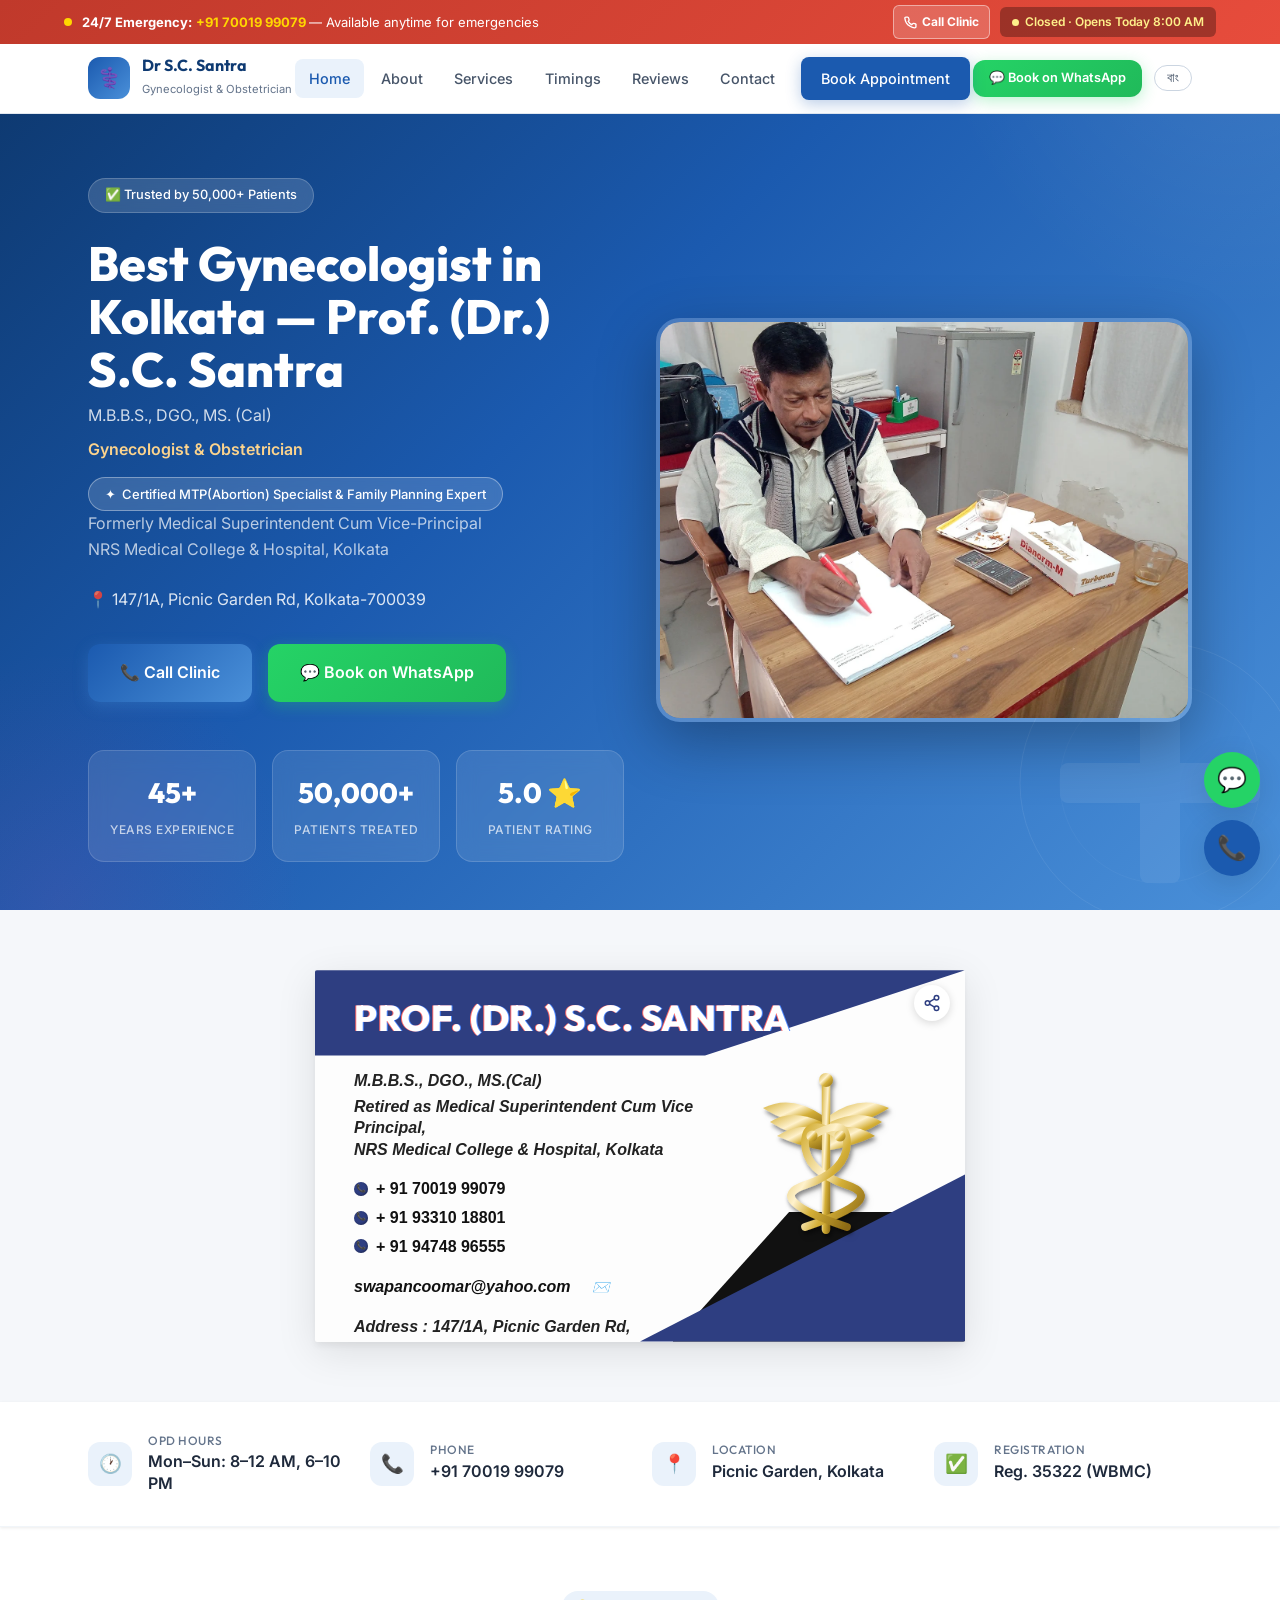
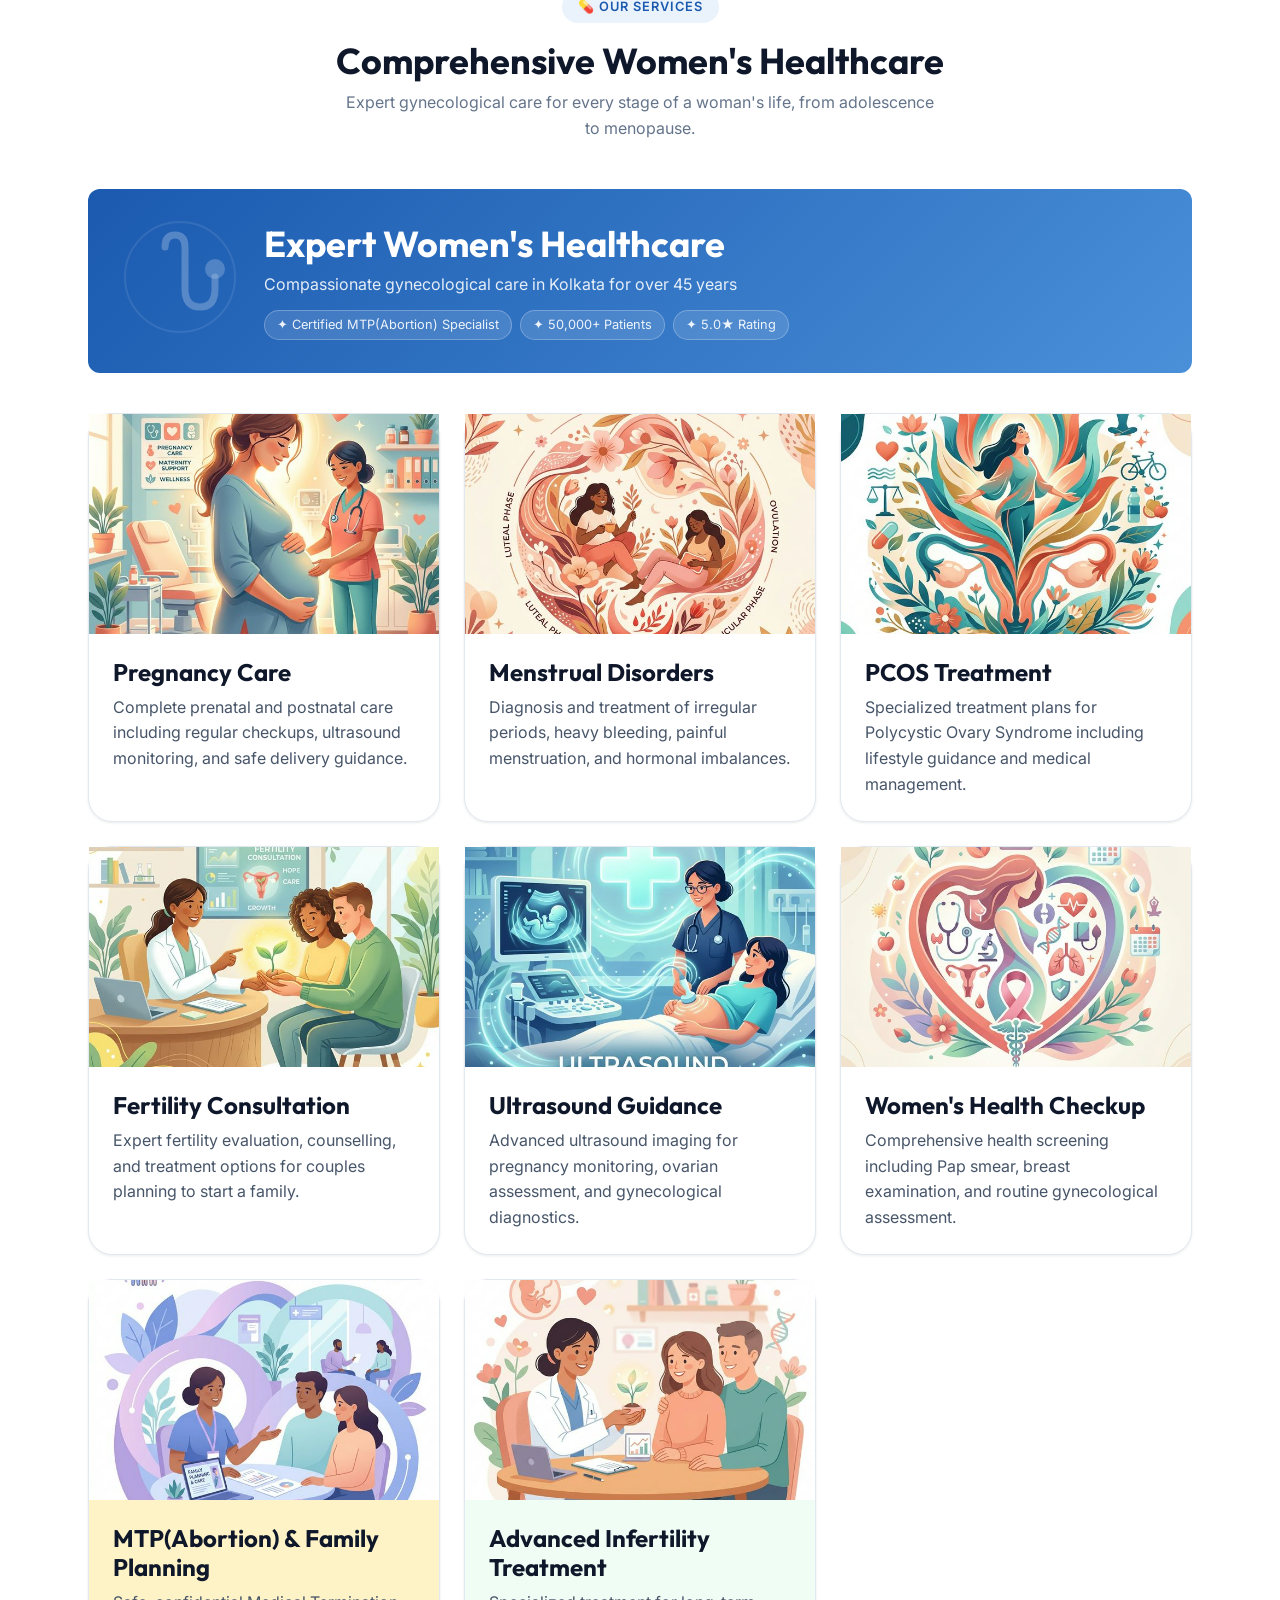
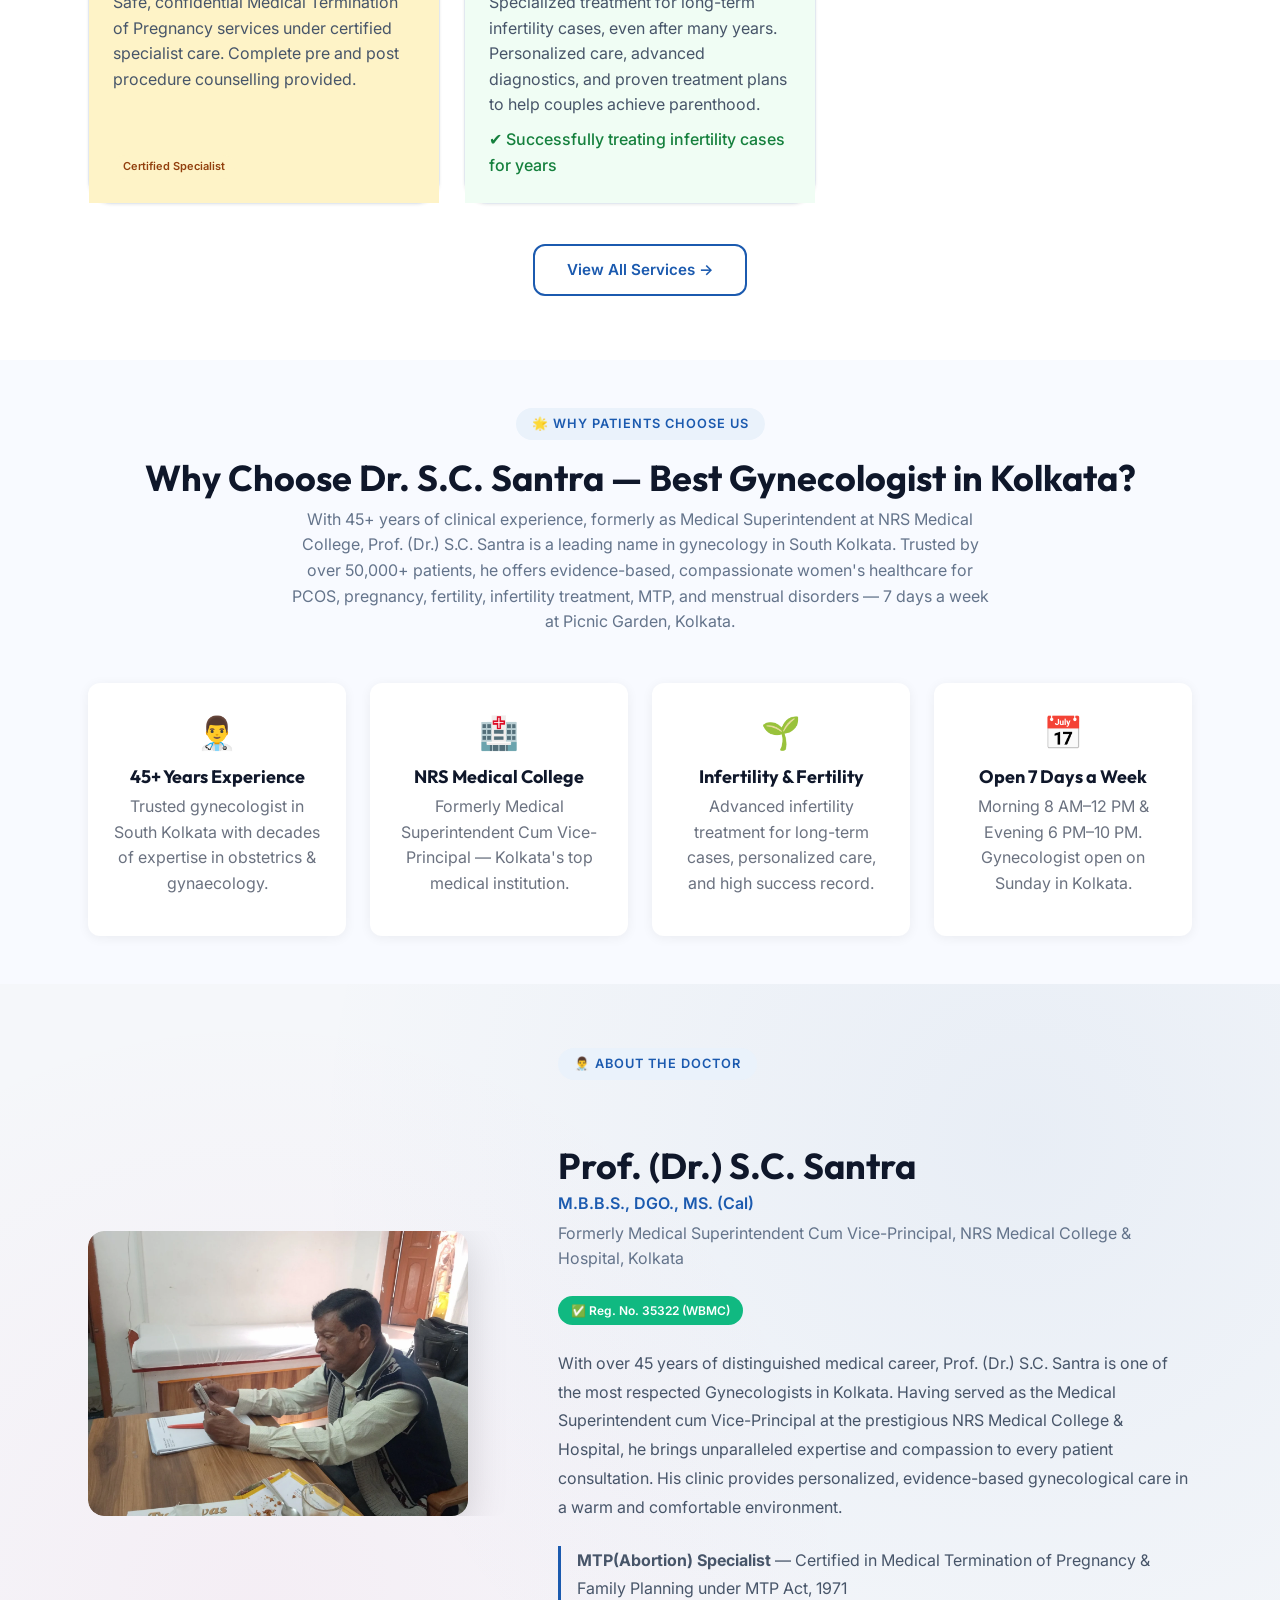
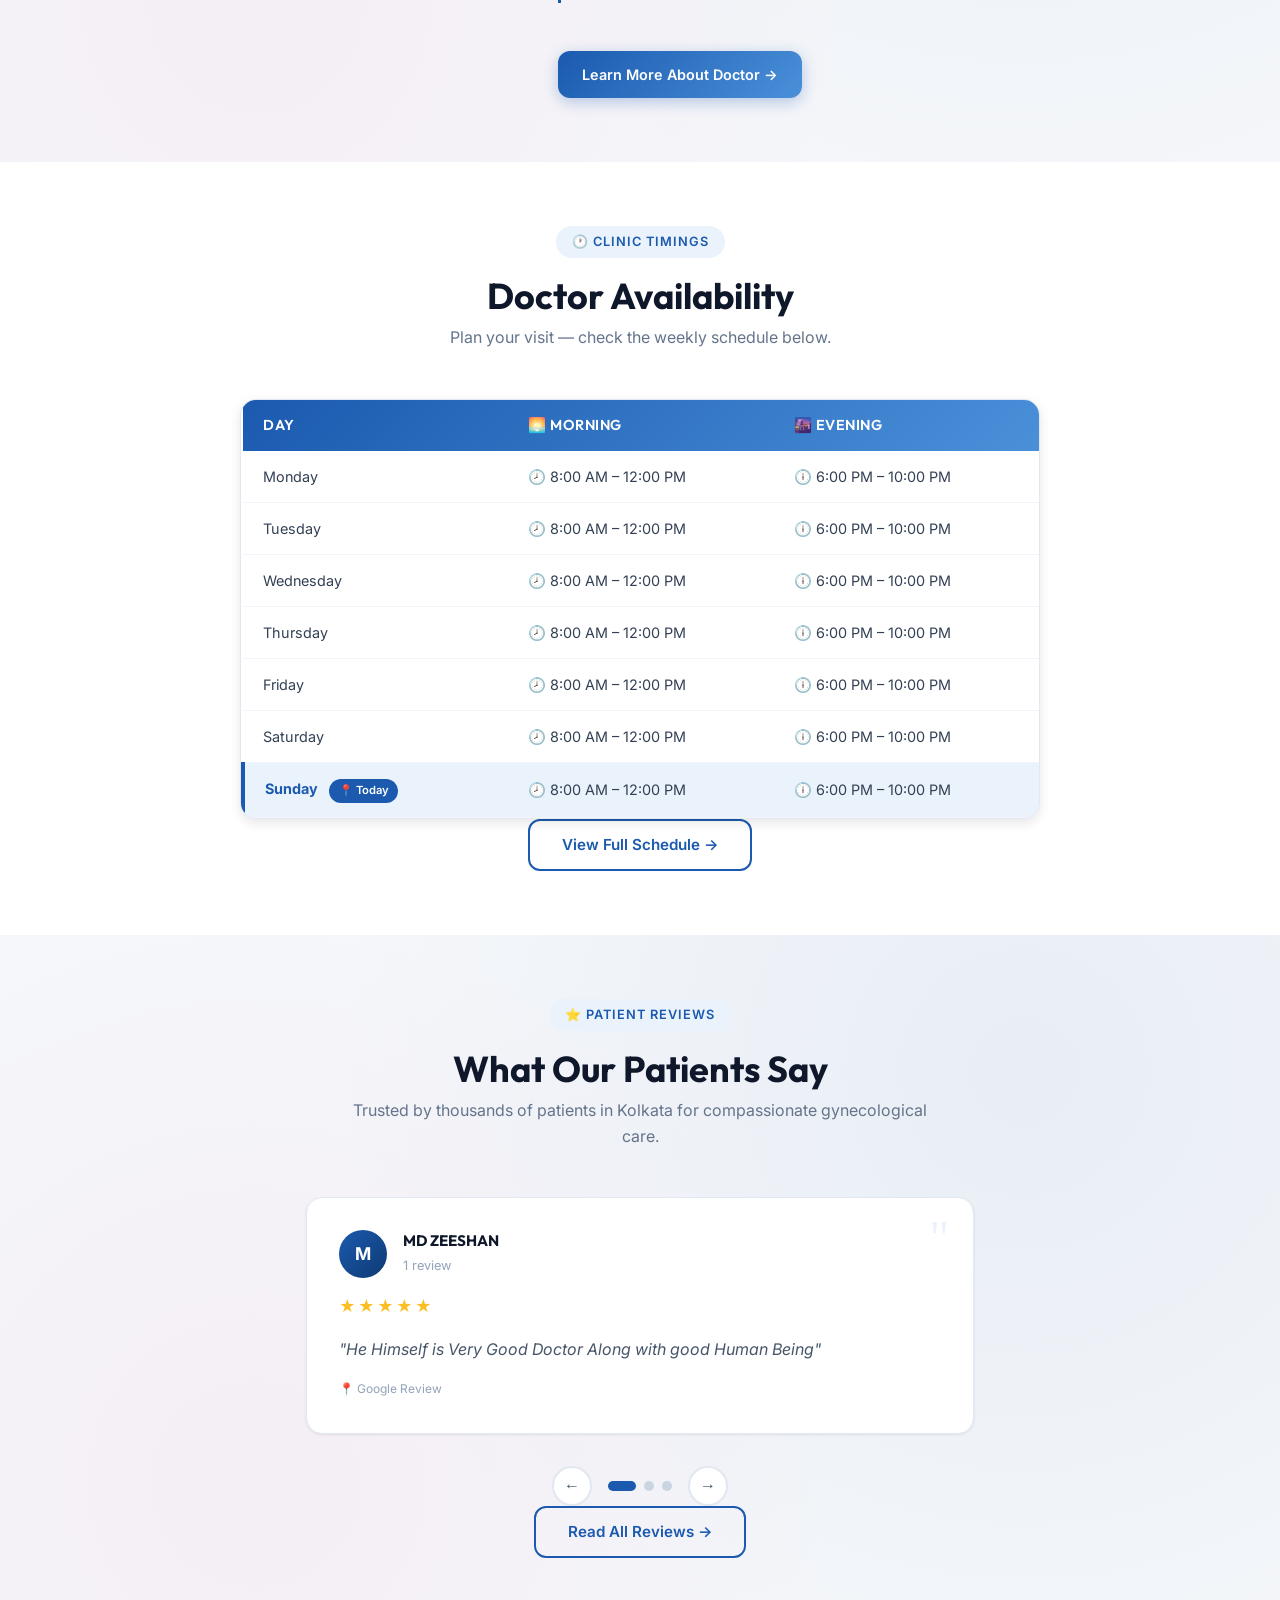
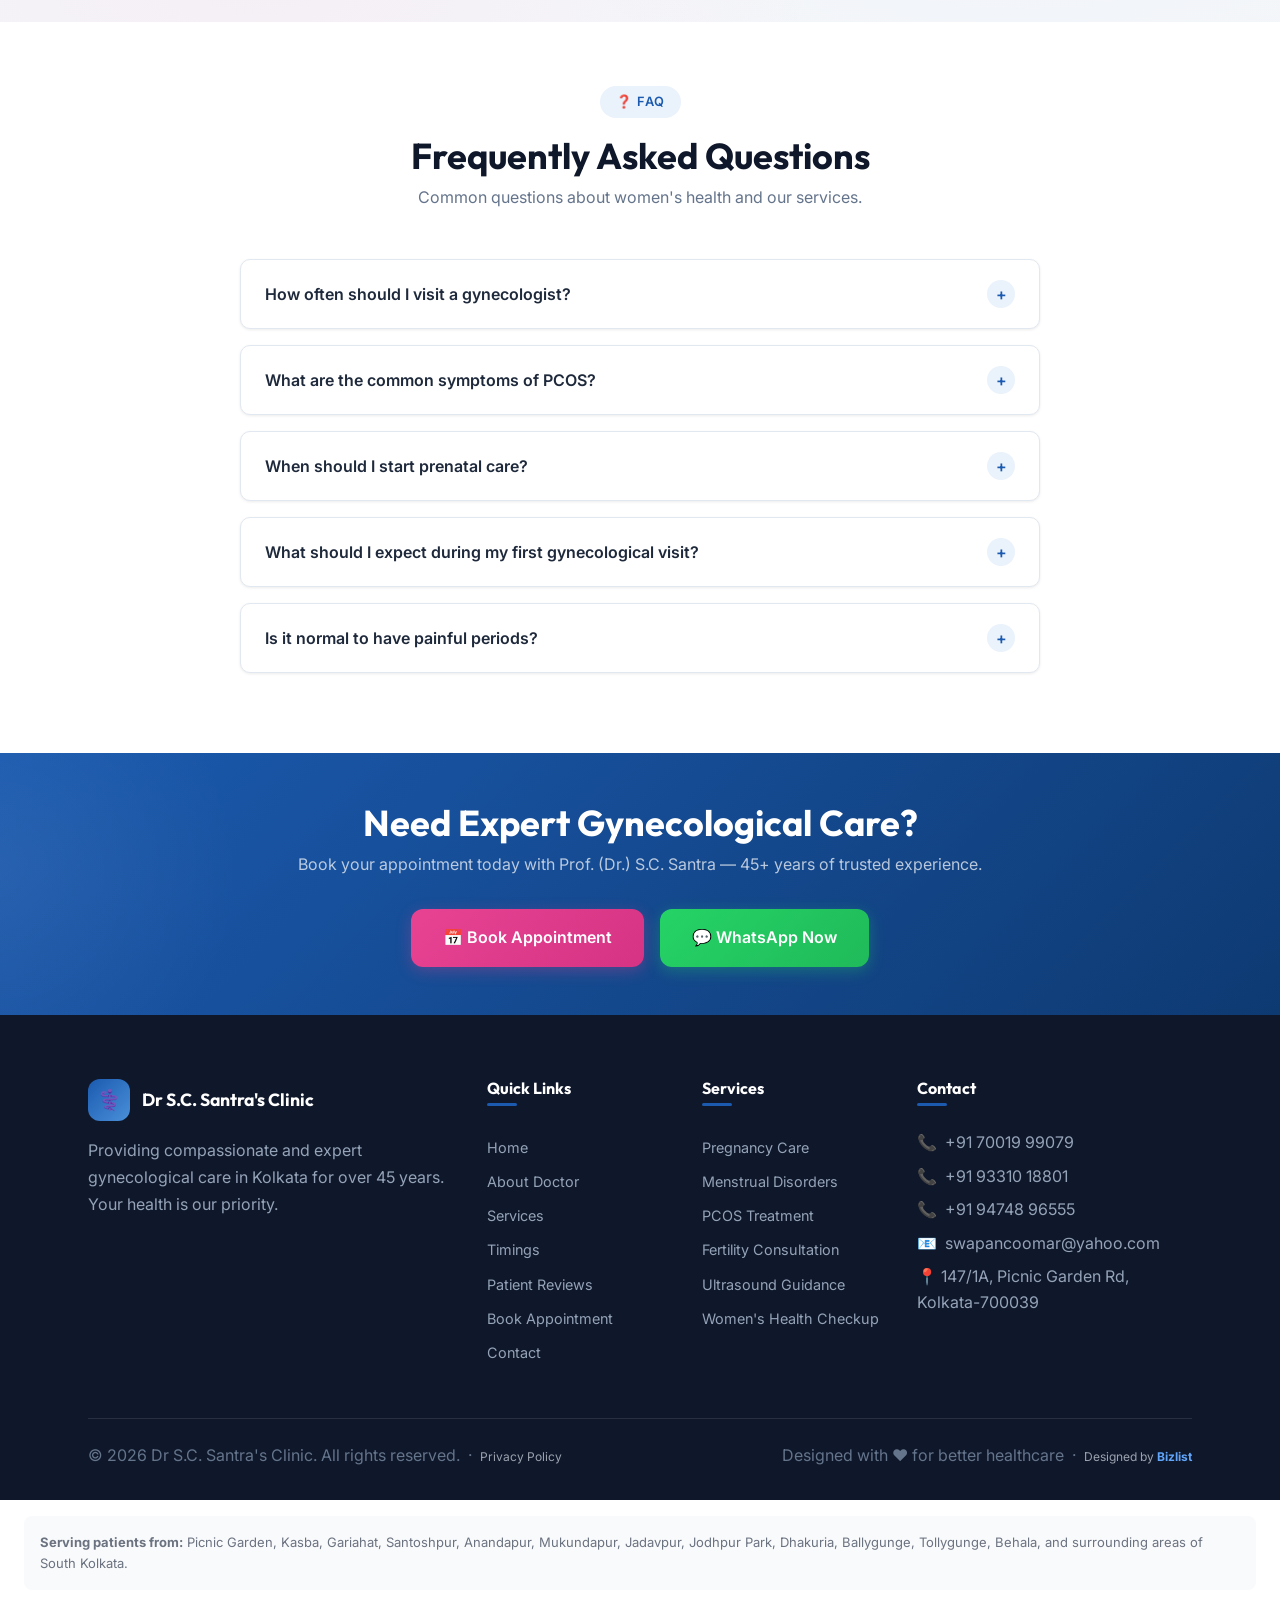
==== commit f710ff6e: "fix: remove duplicate Why Choose sections from index.html" ====
--- a/index.html
+++ b/index.html
@@ -533,205 +533,7 @@
       </div>
     </div>
   </section>
-  <!-- Why Choose Dr. Santra — SEO keyword-rich section -->
-  <section class="section" style="background:#f8faff;padding:3rem 0;">
-    <div class="container">
-      <div class="section-header fade-in">
-        <div class="badge">🌟 Why Patients Choose Us</div>
-        <h2>Why Choose Dr. S.C. Santra — Best Gynecologist in Kolkata?</h2>
-        <p style="max-width:700px;margin:0 auto;">With 45+ years of clinical experience, formerly as Medical Superintendent at NRS Medical College, Prof. (Dr.) S.C. Santra is a leading name in gynecology in South Kolkata. Trusted by over 50,000+ patients, he offers evidence-based, compassionate women's healthcare for PCOS, pregnancy, fertility, infertility treatment, MTP, and menstrual disorders — 7 days a week at Picnic Garden, Kolkata.</p>
-      </div>
-      <div style="display:grid;grid-template-columns:repeat(auto-fit,minmax(220px,1fr));gap:1.5rem;margin-top:2rem;">
-        <div style="background:#fff;border-radius:12px;padding:1.5rem;box-shadow:0 2px 12px rgba(0,0,0,0.06);text-align:center;">
-          <div style="font-size:2rem;margin-bottom:0.5rem;">👨‍⚕️</div>
-          <h4 style="margin-bottom:0.4rem;">45+ Years Experience</h4>
-          <p style="font-size:0.85rem;color:#6b7280;">Trusted gynecologist in South Kolkata with decades of expertise in obstetrics &amp; gynaecology.</p>
-        </div>
-        <div style="background:#fff;border-radius:12px;padding:1.5rem;box-shadow:0 2px 12px rgba(0,0,0,0.06);text-align:center;">
-          <div style="font-size:2rem;margin-bottom:0.5rem;">🏥</div>
-          <h4 style="margin-bottom:0.4rem;">NRS Medical College</h4>
-          <p style="font-size:0.85rem;color:#6b7280;">Formerly Medical Superintendent Cum Vice-Principal — Kolkata's top medical institution.</p>
-        </div>
-        <div style="background:#fff;border-radius:12px;padding:1.5rem;box-shadow:0 2px 12px rgba(0,0,0,0.06);text-align:center;">
-          <div style="font-size:2rem;margin-bottom:0.5rem;">🌱</div>
-          <h4 style="margin-bottom:0.4rem;">Infertility & Fertility</h4>
-          <p style="font-size:0.85rem;color:#6b7280;">Advanced infertility treatment for long-term cases, personalized care, and high success record.</p>
-        </div>
-        <div style="background:#fff;border-radius:12px;padding:1.5rem;box-shadow:0 2px 12px rgba(0,0,0,0.06);text-align:center;">
-          <div style="font-size:2rem;margin-bottom:0.5rem;">📅</div>
-          <h4 style="margin-bottom:0.4rem;">Open 7 Days a Week</h4>
-          <p style="font-size:0.85rem;color:#6b7280;">Morning 8 AM–12 PM &amp; Evening 6 PM–10 PM. Gynecologist open on Sunday in Kolkata.</p>
-        </div>
-      </div>
-    </div>
-  </section>
-
-  <!-- Why Choose Dr. Santra — SEO keyword-rich section -->
-  <section class="section" style="background:#f8faff;padding:3rem 0;">
-    <div class="container">
-      <div class="section-header fade-in">
-        <div class="badge">🌟 Why Patients Choose Us</div>
-        <h2>Why Choose Dr. S.C. Santra — Best Gynecologist in Kolkata?</h2>
-        <p style="max-width:700px;margin:0 auto;">With 45+ years of clinical experience, formerly as Medical Superintendent at NRS Medical College, Prof. (Dr.) S.C. Santra is a leading name in gynecology in South Kolkata. Trusted by over 50,000+ patients, he offers evidence-based, compassionate women's healthcare for PCOS, pregnancy, fertility, infertility treatment, MTP, and menstrual disorders — 7 days a week at Picnic Garden, Kolkata.</p>
-      </div>
-      <div style="display:grid;grid-template-columns:repeat(auto-fit,minmax(220px,1fr));gap:1.5rem;margin-top:2rem;">
-        <div style="background:#fff;border-radius:12px;padding:1.5rem;box-shadow:0 2px 12px rgba(0,0,0,0.06);text-align:center;">
-          <div style="font-size:2rem;margin-bottom:0.5rem;">👨‍⚕️</div>
-          <h4 style="margin-bottom:0.4rem;">45+ Years Experience</h4>
-          <p style="font-size:0.85rem;color:#6b7280;">Trusted gynecologist in South Kolkata with decades of expertise in obstetrics &amp; gynaecology.</p>
-        </div>
-        <div style="background:#fff;border-radius:12px;padding:1.5rem;box-shadow:0 2px 12px rgba(0,0,0,0.06);text-align:center;">
-          <div style="font-size:2rem;margin-bottom:0.5rem;">🏥</div>
-          <h4 style="margin-bottom:0.4rem;">NRS Medical College</h4>
-          <p style="font-size:0.85rem;color:#6b7280;">Formerly Medical Superintendent Cum Vice-Principal — Kolkata's top medical institution.</p>
-        </div>
-        <div style="background:#fff;border-radius:12px;padding:1.5rem;box-shadow:0 2px 12px rgba(0,0,0,0.06);text-align:center;">
-          <div style="font-size:2rem;margin-bottom:0.5rem;">🌱</div>
-          <h4 style="margin-bottom:0.4rem;">Infertility & Fertility</h4>
-          <p style="font-size:0.85rem;color:#6b7280;">Advanced infertility treatment for long-term cases, personalized care, and high success record.</p>
-        </div>
-        <div style="background:#fff;border-radius:12px;padding:1.5rem;box-shadow:0 2px 12px rgba(0,0,0,0.06);text-align:center;">
-          <div style="font-size:2rem;margin-bottom:0.5rem;">📅</div>
-          <h4 style="margin-bottom:0.4rem;">Open 7 Days a Week</h4>
-          <p style="font-size:0.85rem;color:#6b7280;">Morning 8 AM–12 PM &amp; Evening 6 PM–10 PM. Gynecologist open on Sunday in Kolkata.</p>
-        </div>
-      </div>
-    </div>
-  </section>
-
-
-  <!-- Why Choose Dr. Santra — SEO keyword-rich section -->
-  <section class="section" style="background:#f8faff;padding:3rem 0;">
-    <div class="container">
-      <div class="section-header fade-in">
-        <div class="badge">🌟 Why Patients Choose Us</div>
-        <h2>Why Choose Dr. S.C. Santra — Best Gynecologist in Kolkata?</h2>
-        <p style="max-width:700px;margin:0 auto;">With 45+ years of clinical experience, formerly as Medical Superintendent at NRS Medical College, Prof. (Dr.) S.C. Santra is a leading name in gynecology in South Kolkata. Trusted by over 50,000+ patients, he offers evidence-based, compassionate women's healthcare for PCOS, pregnancy, fertility, infertility treatment, MTP, and menstrual disorders — 7 days a week at Picnic Garden, Kolkata.</p>
-      </div>
-      <div style="display:grid;grid-template-columns:repeat(auto-fit,minmax(220px,1fr));gap:1.5rem;margin-top:2rem;">
-        <div style="background:#fff;border-radius:12px;padding:1.5rem;box-shadow:0 2px 12px rgba(0,0,0,0.06);text-align:center;">
-          <div style="font-size:2rem;margin-bottom:0.5rem;">👨‍⚕️</div>
-          <h4 style="margin-bottom:0.4rem;">45+ Years Experience</h4>
-          <p style="font-size:0.85rem;color:#6b7280;">Trusted gynecologist in South Kolkata with decades of expertise in obstetrics &amp; gynaecology.</p>
-        </div>
-        <div style="background:#fff;border-radius:12px;padding:1.5rem;box-shadow:0 2px 12px rgba(0,0,0,0.06);text-align:center;">
-          <div style="font-size:2rem;margin-bottom:0.5rem;">🏥</div>
-          <h4 style="margin-bottom:0.4rem;">NRS Medical College</h4>
-          <p style="font-size:0.85rem;color:#6b7280;">Formerly Medical Superintendent Cum Vice-Principal — Kolkata's top medical institution.</p>
-        </div>
-        <div style="background:#fff;border-radius:12px;padding:1.5rem;box-shadow:0 2px 12px rgba(0,0,0,0.06);text-align:center;">
-          <div style="font-size:2rem;margin-bottom:0.5rem;">🌱</div>
-          <h4 style="margin-bottom:0.4rem;">Infertility & Fertility</h4>
-          <p style="font-size:0.85rem;color:#6b7280;">Advanced infertility treatment for long-term cases, personalized care, and high success record.</p>
-        </div>
-        <div style="background:#fff;border-radius:12px;padding:1.5rem;box-shadow:0 2px 12px rgba(0,0,0,0.06);text-align:center;">
-          <div style="font-size:2rem;margin-bottom:0.5rem;">📅</div>
-          <h4 style="margin-bottom:0.4rem;">Open 7 Days a Week</h4>
-          <p style="font-size:0.85rem;color:#6b7280;">Morning 8 AM–12 PM &amp; Evening 6 PM–10 PM. Gynecologist open on Sunday in Kolkata.</p>
-        </div>
-      </div>
-    </div>
-  </section>
-
-  <!-- Why Choose Dr. Santra — SEO keyword-rich section -->
-  <section class="section" style="background:#f8faff;padding:3rem 0;">
-    <div class="container">
-      <div class="section-header fade-in">
-        <div class="badge">🌟 Why Patients Choose Us</div>
-        <h2>Why Choose Dr. S.C. Santra — Best Gynecologist in Kolkata?</h2>
-        <p style="max-width:700px;margin:0 auto;">With 45+ years of clinical experience, formerly as Medical Superintendent at NRS Medical College, Prof. (Dr.) S.C. Santra is a leading name in gynecology in South Kolkata. Trusted by over 50,000+ patients, he offers evidence-based, compassionate women's healthcare for PCOS, pregnancy, fertility, infertility treatment, MTP, and menstrual disorders — 7 days a week at Picnic Garden, Kolkata.</p>
-      </div>
-      <div style="display:grid;grid-template-columns:repeat(auto-fit,minmax(220px,1fr));gap:1.5rem;margin-top:2rem;">
-        <div style="background:#fff;border-radius:12px;padding:1.5rem;box-shadow:0 2px 12px rgba(0,0,0,0.06);text-align:center;">
-          <div style="font-size:2rem;margin-bottom:0.5rem;">👨‍⚕️</div>
-          <h4 style="margin-bottom:0.4rem;">45+ Years Experience</h4>
-          <p style="font-size:0.85rem;color:#6b7280;">Trusted gynecologist in South Kolkata with decades of expertise in obstetrics &amp; gynaecology.</p>
-        </div>
-        <div style="background:#fff;border-radius:12px;padding:1.5rem;box-shadow:0 2px 12px rgba(0,0,0,0.06);text-align:center;">
-          <div style="font-size:2rem;margin-bottom:0.5rem;">🏥</div>
-          <h4 style="margin-bottom:0.4rem;">NRS Medical College</h4>
-          <p style="font-size:0.85rem;color:#6b7280;">Formerly Medical Superintendent Cum Vice-Principal — Kolkata's top medical institution.</p>
-        </div>
-        <div style="background:#fff;border-radius:12px;padding:1.5rem;box-shadow:0 2px 12px rgba(0,0,0,0.06);text-align:center;">
-          <div style="font-size:2rem;margin-bottom:0.5rem;">🌱</div>
-          <h4 style="margin-bottom:0.4rem;">Infertility & Fertility</h4>
-          <p style="font-size:0.85rem;color:#6b7280;">Advanced infertility treatment for long-term cases, personalized care, and high success record.</p>
-        </div>
-        <div style="background:#fff;border-radius:12px;padding:1.5rem;box-shadow:0 2px 12px rgba(0,0,0,0.06);text-align:center;">
-          <div style="font-size:2rem;margin-bottom:0.5rem;">📅</div>
-          <h4 style="margin-bottom:0.4rem;">Open 7 Days a Week</h4>
-          <p style="font-size:0.85rem;color:#6b7280;">Morning 8 AM–12 PM &amp; Evening 6 PM–10 PM. Gynecologist open on Sunday in Kolkata.</p>
-        </div>
-      </div>
-    </div>
-  </section>
-
-
-  <!-- Why Choose Dr. Santra — SEO keyword-rich section -->
-  <section class="section" style="background:#f8faff;padding:3rem 0;">
-    <div class="container">
-      <div class="section-header fade-in">
-        <div class="badge">🌟 Why Patients Choose Us</div>
-        <h2>Why Choose Dr. S.C. Santra — Best Gynecologist in Kolkata?</h2>
-        <p style="max-width:700px;margin:0 auto;">With 45+ years of clinical experience, formerly as Medical Superintendent at NRS Medical College, Prof. (Dr.) S.C. Santra is a leading name in gynecology in South Kolkata. Trusted by over 50,000+ patients, he offers evidence-based, compassionate women's healthcare for PCOS, pregnancy, fertility, infertility treatment, MTP, and menstrual disorders — 7 days a week at Picnic Garden, Kolkata.</p>
-      </div>
-      <div style="display:grid;grid-template-columns:repeat(auto-fit,minmax(220px,1fr));gap:1.5rem;margin-top:2rem;">
-        <div style="background:#fff;border-radius:12px;padding:1.5rem;box-shadow:0 2px 12px rgba(0,0,0,0.06);text-align:center;">
-          <div style="font-size:2rem;margin-bottom:0.5rem;">👨‍⚕️</div>
-          <h4 style="margin-bottom:0.4rem;">45+ Years Experience</h4>
-          <p style="font-size:0.85rem;color:#6b7280;">Trusted gynecologist in South Kolkata with decades of expertise in obstetrics &amp; gynaecology.</p>
-        </div>
-        <div style="background:#fff;border-radius:12px;padding:1.5rem;box-shadow:0 2px 12px rgba(0,0,0,0.06);text-align:center;">
-          <div style="font-size:2rem;margin-bottom:0.5rem;">🏥</div>
-          <h4 style="margin-bottom:0.4rem;">NRS Medical College</h4>
-          <p style="font-size:0.85rem;color:#6b7280;">Formerly Medical Superintendent Cum Vice-Principal — Kolkata's top medical institution.</p>
-        </div>
-        <div style="background:#fff;border-radius:12px;padding:1.5rem;box-shadow:0 2px 12px rgba(0,0,0,0.06);text-align:center;">
-          <div style="font-size:2rem;margin-bottom:0.5rem;">🌱</div>
-          <h4 style="margin-bottom:0.4rem;">Infertility & Fertility</h4>
-          <p style="font-size:0.85rem;color:#6b7280;">Advanced infertility treatment for long-term cases, personalized care, and high success record.</p>
-        </div>
-        <div style="background:#fff;border-radius:12px;padding:1.5rem;box-shadow:0 2px 12px rgba(0,0,0,0.06);text-align:center;">
-          <div style="font-size:2rem;margin-bottom:0.5rem;">📅</div>
-          <h4 style="margin-bottom:0.4rem;">Open 7 Days a Week</h4>
-          <p style="font-size:0.85rem;color:#6b7280;">Morning 8 AM–12 PM &amp; Evening 6 PM–10 PM. Gynecologist open on Sunday in Kolkata.</p>
-        </div>
-      </div>
-    </div>
-  </section>
  
-  <!-- Why Choose Dr. Santra — SEO keyword-rich section -->
-  <section class="section" style="background:#f8faff;padding:3rem 0;">
-    <div class="container">
-      <div class="section-header fade-in">
-        <div class="badge">🌟 Why Patients Choose Us</div>
-        <h2>Why Choose Dr. S.C. Santra — Best Gynecologist in Kolkata?</h2>
-        <p style="max-width:700px;margin:0 auto;">With 45+ years of clinical experience, formerly as Medical Superintendent at NRS Medical College, Prof. (Dr.) S.C. Santra is a leading name in gynecology in South Kolkata. Trusted by over 50,000+ patients, he offers evidence-based, compassionate women's healthcare for PCOS, pregnancy, fertility, infertility treatment, MTP, and menstrual disorders — 7 days a week at Picnic Garden, Kolkata.</p>
-      </div>
-      <div style="display:grid;grid-template-columns:repeat(auto-fit,minmax(220px,1fr));gap:1.5rem;margin-top:2rem;">
-        <div style="background:#fff;border-radius:12px;padding:1.5rem;box-shadow:0 2px 12px rgba(0,0,0,0.06);text-align:center;">
-          <div style="font-size:2rem;margin-bottom:0.5rem;">👨‍⚕️</div>
-          <h4 style="margin-bottom:0.4rem;">45+ Years Experience</h4>
-          <p style="font-size:0.85rem;color:#6b7280;">Trusted gynecologist in South Kolkata with decades of expertise in obstetrics &amp; gynaecology.</p>
-        </div>
-        <div style="background:#fff;border-radius:12px;padding:1.5rem;box-shadow:0 2px 12px rgba(0,0,0,0.06);text-align:center;">
-          <div style="font-size:2rem;margin-bottom:0.5rem;">🏥</div>
-          <h4 style="margin-bottom:0.4rem;">NRS Medical College</h4>
-          <p style="font-size:0.85rem;color:#6b7280;">Formerly Medical Superintendent Cum Vice-Principal — Kolkata's top medical institution.</p>
-        </div>
-        <div style="background:#fff;border-radius:12px;padding:1.5rem;box-shadow:0 2px 12px rgba(0,0,0,0.06);text-align:center;">
-          <div style="font-size:2rem;margin-bottom:0.5rem;">🌱</div>
-          <h4 style="margin-bottom:0.4rem;">Infertility & Fertility</h4>
-          <p style="font-size:0.85rem;color:#6b7280;">Advanced infertility treatment for long-term cases, personalized care, and high success record.</p>
-        </div>
-        <div style="background:#fff;border-radius:12px;padding:1.5rem;box-shadow:0 2px 12px rgba(0,0,0,0.06);text-align:center;">
-          <div style="font-size:2rem;margin-bottom:0.5rem;">📅</div>
-          <h4 style="margin-bottom:0.4rem;">Open 7 Days a Week</h4>
-          <p style="font-size:0.85rem;color:#6b7280;">Morning 8 AM–12 PM &amp; Evening 6 PM–10 PM. Gynecologist open on Sunday in Kolkata.</p>
-        </div>
-      </div>
-    </div>
-  </section>
  
   <!-- Why Choose Dr. Santra — SEO keyword-rich section -->
   <section class="section" style="background:#f8faff;padding:3rem 0;">
